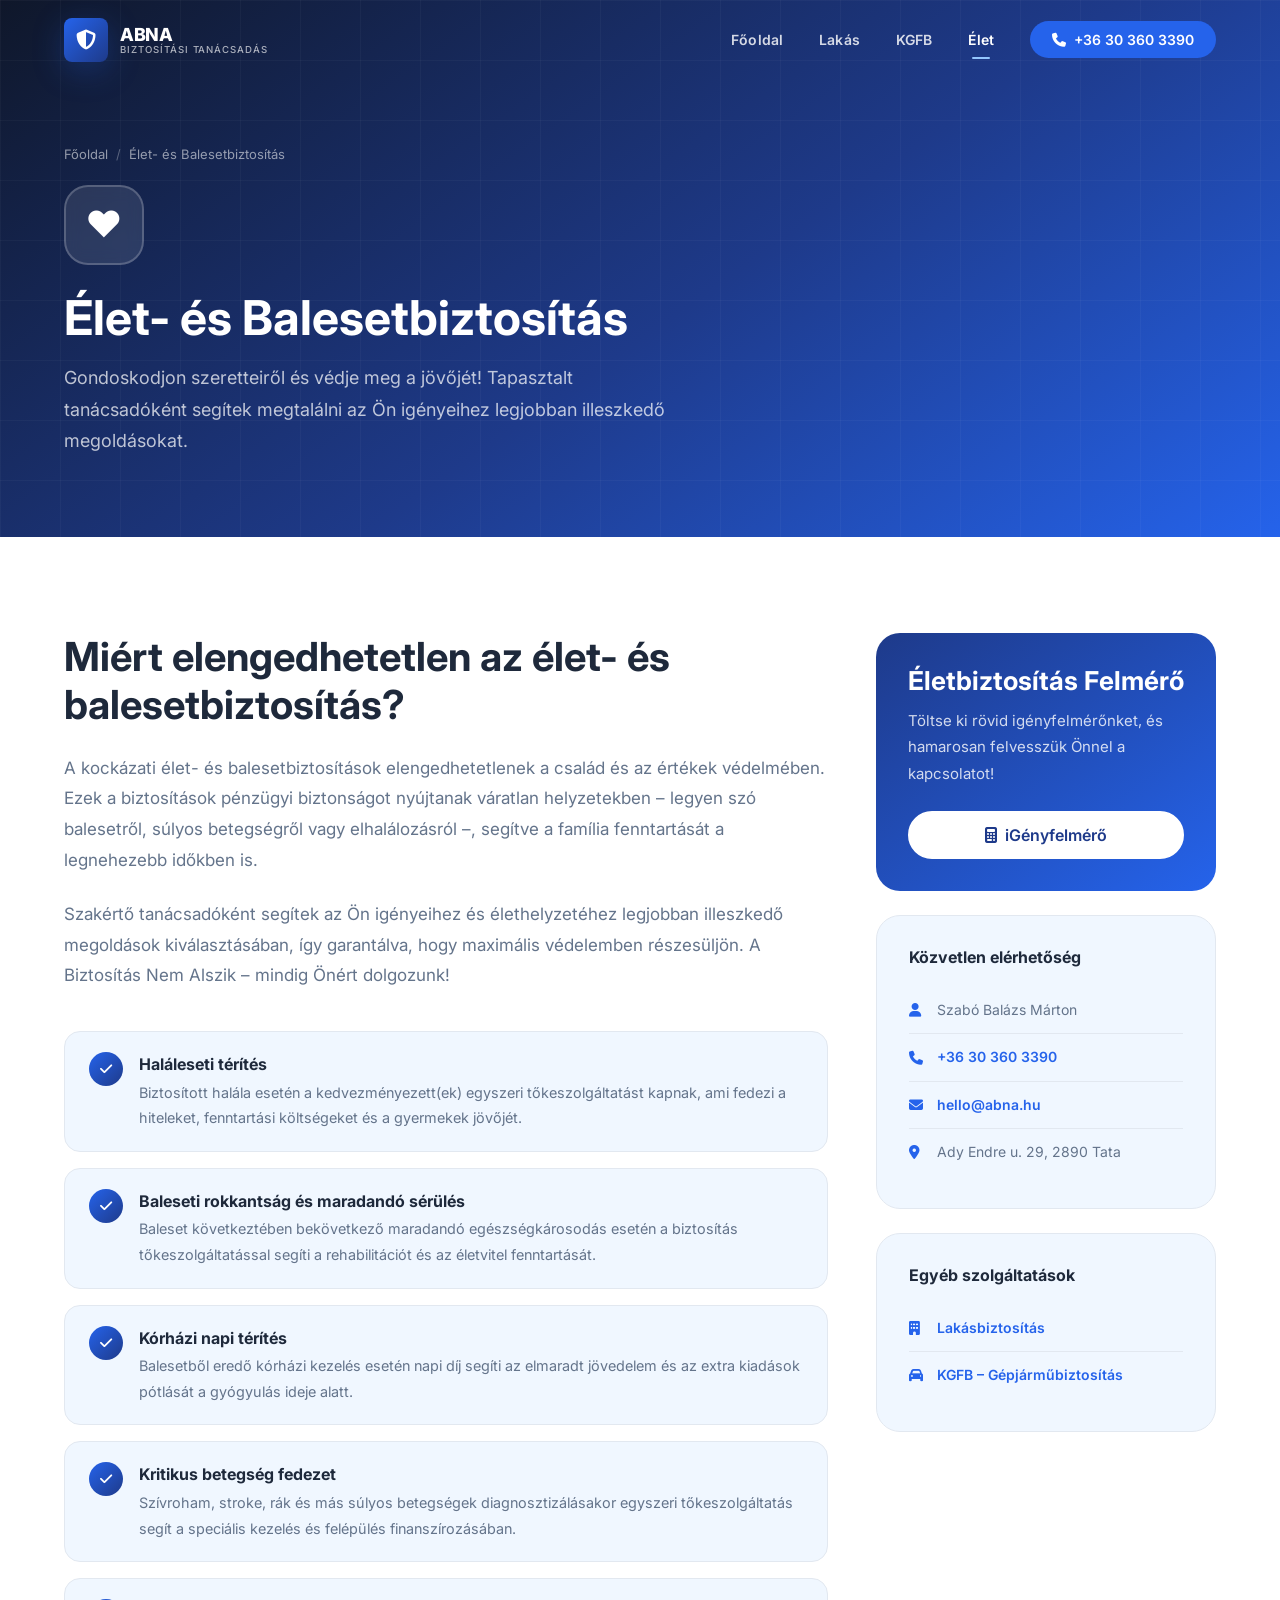
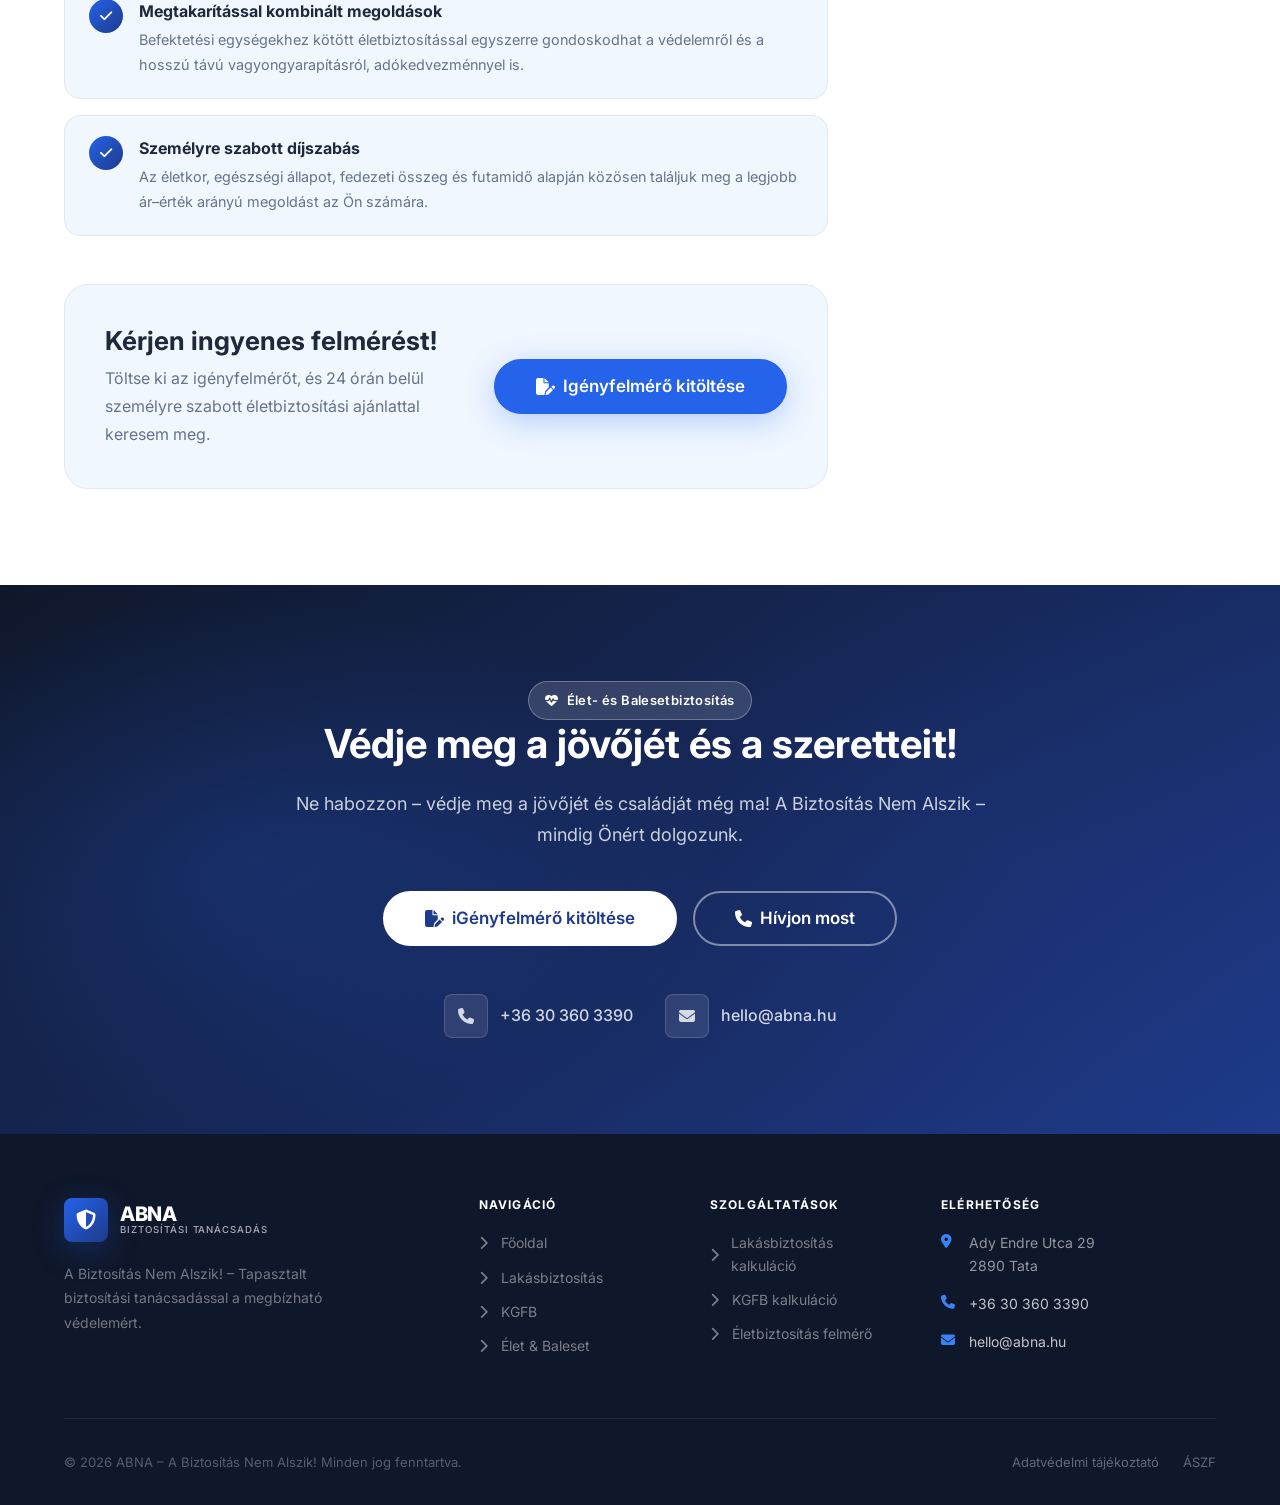
==== elet.html @ 81ac1c8d "Initial commit" ====
<!DOCTYPE html>
<html lang="hu">
<head>
  <meta charset="UTF-8" />
  <meta name="viewport" content="width=device-width, initial-scale=1.0" />
  <title>Élet- és Balesetbiztosítás – ABNA Biztosítási Tanácsadás | Tata</title>
  <meta name="description" content="Kockázati élet- és balesetbiztosítás személyre szabottan Tatán. Védje meg családja pénzügyi biztonságát. Ingyenes felmérő – hívjon most!" />
  <link rel="canonical" href="https://abna.hu/elet.html" />

  <meta property="og:title" content="Élet- és Balesetbiztosítás – ABNA Biztosítási Tanácsadás" />
  <meta property="og:description" content="Kockázati élet- és balesetbiztosítás személyre szabottan. Védje meg családja jövőjét." />
  <meta property="og:type" content="website" />
  <meta property="og:locale" content="hu_HU" />

  <link rel="preconnect" href="https://fonts.googleapis.com" />
  <link rel="preconnect" href="https://fonts.gstatic.com" crossorigin />
  <link href="https://fonts.googleapis.com/css2?family=Inter:wght@300;400;500;600;700;800&display=swap" rel="stylesheet" />
  <link rel="stylesheet" href="https://cdnjs.cloudflare.com/ajax/libs/font-awesome/6.5.1/css/all.min.css" />
  <link rel="stylesheet" href="css/style.css" />
</head>
<body>

  <!-- ============================================================
       NAVBAR
       ============================================================ -->
  <nav class="navbar" role="navigation" aria-label="Főnavigáció">
    <div class="navbar-inner">
      <a href="index.html" class="navbar-logo" aria-label="ABNA főoldal">
        <div class="logo-icon" aria-hidden="true"><i class="fa-solid fa-shield-halved"></i></div>
        <div class="logo-text">
          <span class="logo-name">ABNA</span>
          <span class="logo-sub">Biztosítási Tanácsadás</span>
        </div>
      </a>
      <ul class="navbar-menu" role="list">
        <li><a href="index.html"  class="navbar-link">Főoldal</a></li>
        <li><a href="lakas.html"  class="navbar-link">Lakás</a></li>
        <li><a href="kgfb.html"   class="navbar-link">KGFB</a></li>
        <li><a href="elet.html"   class="navbar-link active">Élet</a></li>
        <li><a href="tel:+36303603390" class="navbar-cta">
          <i class="fa-solid fa-phone" aria-hidden="true"></i>&nbsp; +36 30 360 3390
        </a></li>
      </ul>
      <button class="navbar-toggle" aria-label="Menü megnyitása" aria-expanded="false">
        <span></span><span></span><span></span>
      </button>
    </div>
  </nav>

  <div class="navbar-mobile" role="dialog" aria-label="Mobil navigáció">
    <a href="index.html"  class="navbar-mobile-link"><i class="fa-solid fa-house"></i>Főoldal</a>
    <a href="lakas.html"  class="navbar-mobile-link"><i class="fa-solid fa-building"></i>Lakásbiztosítás</a>
    <a href="kgfb.html"   class="navbar-mobile-link"><i class="fa-solid fa-car"></i>KGFB</a>
    <a href="elet.html"   class="navbar-mobile-link active"><i class="fa-solid fa-heart-pulse"></i>Élet- és Balesetbiztosítás</a>
    <a href="tel:+36303603390" class="navbar-cta">
      <i class="fa-solid fa-phone"></i>&nbsp; +36 30 360 3390
    </a>
  </div>


  <main id="main-content">

    <!-- ============================================================
         PAGE HERO
         ============================================================ -->
    <section class="page-hero" aria-label="Élet- és Balesetbiztosítás oldal teteje">
      <div class="container">
        <div class="page-hero-inner">

          <nav class="breadcrumb" aria-label="Útvonal">
            <a href="index.html">Főoldal</a>
            <span class="sep" aria-hidden="true">/</span>
            <span aria-current="page">Élet- és Balesetbiztosítás</span>
          </nav>

          <div class="page-hero-icon" aria-hidden="true">❤️</div>

          <h1>Élet- és Balesetbiztosítás</h1>
          <p class="page-hero-lead">
            Gondoskodjon szeretteiről és védje meg a jövőjét! Tapasztalt tanácsadóként
            segítek megtalálni az Ön igényeihez legjobban illeszkedő megoldásokat.
          </p>

        </div>
      </div>
    </section>


    <!-- ============================================================
         MAIN CONTENT + SIDEBAR
         ============================================================ -->
    <section class="section section-white">
      <div class="container">
        <div class="subpage-grid">

          <!-- Main -->
          <article class="subpage-main">

            <h2 class="fade-up">Miért elengedhetetlen az élet- és balesetbiztosítás?</h2>
            <p class="fade-up fade-up-d1">
              A kockázati élet- és balesetbiztosítások elengedhetetlenek a család és
              az értékek védelmében. Ezek a biztosítások pénzügyi biztonságot nyújtanak
              váratlan helyzetekben – legyen szó balesetről, súlyos betegségről vagy
              elhalálozásról –, segítve a família fenntartását a legnehezebb időkben is.
            </p>
            <p class="fade-up fade-up-d1">
              Szakértő tanácsadóként segítek az Ön igényeihez és élethelyzetéhez legjobban
              illeszkedő megoldások kiválasztásában, így garantálva, hogy maximális
              védelemben részesüljön. A Biztosítás Nem Alszik – mindig Önért dolgozunk!
            </p>

            <div class="benefits-list" role="list">

              <div class="benefit-item fade-up" role="listitem">
                <div class="benefit-check" aria-hidden="true"><i class="fa-solid fa-check"></i></div>
                <div class="benefit-body">
                  <strong>Haláleseti térítés</strong>
                  <span>Biztosított halála esetén a kedvezményezett(ek) egyszeri tőkeszolgáltatást kapnak, ami fedezi a hiteleket, fenntartási költségeket és a gyermekek jövőjét.</span>
                </div>
              </div>

              <div class="benefit-item fade-up fade-up-d1" role="listitem">
                <div class="benefit-check" aria-hidden="true"><i class="fa-solid fa-check"></i></div>
                <div class="benefit-body">
                  <strong>Baleseti rokkantság és maradandó sérülés</strong>
                  <span>Baleset következtében bekövetkező maradandó egészségkárosodás esetén a biztosítás tőkeszolgáltatással segíti a rehabilitációt és az életvitel fenntartását.</span>
                </div>
              </div>

              <div class="benefit-item fade-up fade-up-d2" role="listitem">
                <div class="benefit-check" aria-hidden="true"><i class="fa-solid fa-check"></i></div>
                <div class="benefit-body">
                  <strong>Kórházi napi térítés</strong>
                  <span>Balesetből eredő kórházi kezelés esetén napi díj segíti az elmaradt jövedelem és az extra kiadások pótlását a gyógyulás ideje alatt.</span>
                </div>
              </div>

              <div class="benefit-item fade-up fade-up-d2" role="listitem">
                <div class="benefit-check" aria-hidden="true"><i class="fa-solid fa-check"></i></div>
                <div class="benefit-body">
                  <strong>Kritikus betegség fedezet</strong>
                  <span>Szívroham, stroke, rák és más súlyos betegségek diagnosztizálásakor egyszeri tőkeszolgáltatás segít a speciális kezelés és felépülés finanszírozásában.</span>
                </div>
              </div>

              <div class="benefit-item fade-up fade-up-d3" role="listitem">
                <div class="benefit-check" aria-hidden="true"><i class="fa-solid fa-check"></i></div>
                <div class="benefit-body">
                  <strong>Megtakarítással kombinált megoldások</strong>
                  <span>Befektetési egységekhez kötött életbiztosítással egyszerre gondoskodhat a védelemről és a hosszú távú vagyongyarapításról, adókedvezménnyel is.</span>
                </div>
              </div>

              <div class="benefit-item fade-up fade-up-d3" role="listitem">
                <div class="benefit-check" aria-hidden="true"><i class="fa-solid fa-check"></i></div>
                <div class="benefit-body">
                  <strong>Személyre szabott díjszabás</strong>
                  <span>Az életkor, egészségi állapot, fedezeti összeg és futamidő alapján közösen találjuk meg a legjobb ár–érték arányú megoldást az Ön számára.</span>
                </div>
              </div>

            </div>

            <!-- Bottom CTA strip -->
            <div class="subpage-cta-strip fade-up">
              <div class="subpage-cta-strip-text">
                <h3>Kérjen ingyenes felmérést!</h3>
                <p>Töltse ki az igényfelmérőt, és 24 órán belül személyre szabott életbiztosítási ajánlattal keresem meg.</p>
              </div>
              <a href="felmero-elet.html" class="btn btn-primary btn-lg">
                <i class="fa-solid fa-file-pen" aria-hidden="true"></i>
                Igényfelmérő kitöltése
              </a>
            </div>

          </article>

          <!-- Sidebar -->
          <aside class="subpage-sidebar" aria-label="Kapcsolat és ajánlat">

            <div class="sidebar-card sidebar-card-cta fade-up">
              <h3>Életbiztosítás Felmérő</h3>
              <p>Töltse ki rövid igényfelmérőnket, és hamarosan felvesszük Önnel a kapcsolatot!</p>
              <a href="felmero-elet.html" class="btn btn-white">
                <i class="fa-solid fa-calculator" aria-hidden="true"></i>
                iGényfelmérő
              </a>
            </div>

            <div class="sidebar-card fade-up fade-up-d1">
              <h4>Közvetlen elérhetőség</h4>
              <div class="sidebar-contact-row">
                <i class="fa-solid fa-user" aria-hidden="true"></i>
                <span>Szabó Balázs Márton</span>
              </div>
              <div class="sidebar-contact-row">
                <i class="fa-solid fa-phone" aria-hidden="true"></i>
                <a href="tel:+36303603390">+36 30 360 3390</a>
              </div>
              <div class="sidebar-contact-row">
                <i class="fa-solid fa-envelope" aria-hidden="true"></i>
                <a href="mailto:hello@abna.hu">hello@abna.hu</a>
              </div>
              <div class="sidebar-contact-row">
                <i class="fa-solid fa-location-dot" aria-hidden="true"></i>
                <span>Ady Endre u. 29, 2890 Tata</span>
              </div>
            </div>

            <div class="sidebar-card fade-up fade-up-d2">
              <h4>Egyéb szolgáltatások</h4>
              <div class="sidebar-contact-row">
                <i class="fa-solid fa-building" aria-hidden="true"></i>
                <a href="lakas.html">Lakásbiztosítás</a>
              </div>
              <div class="sidebar-contact-row">
                <i class="fa-solid fa-car" aria-hidden="true"></i>
                <a href="kgfb.html">KGFB – Gépjármű­biztosítás</a>
              </div>
            </div>

          </aside>
        </div>
      </div>
    </section>


    <!-- ============================================================
         CTA SECTION
         ============================================================ -->
    <section class="cta-section" aria-labelledby="elet-cta-heading">
      <div class="container">
        <div class="cta-inner">
          <span class="badge badge-white fade-up">
            <i class="fa-solid fa-heart-pulse" aria-hidden="true"></i>
            Élet- és Balesetbiztosítás
          </span>
          <h2 id="elet-cta-heading" class="fade-up fade-up-d1">Védje meg a jövőjét és a szeretteit!</h2>
          <p class="fade-up fade-up-d2">
            Ne habozzon – védje meg a jövőjét és családját még ma!
            A Biztosítás Nem Alszik – mindig Önért dolgozunk.
          </p>
          <div class="cta-buttons fade-up fade-up-d3">
            <a href="felmero-elet.html" class="btn btn-white btn-lg">
              <i class="fa-solid fa-file-pen" aria-hidden="true"></i>
              iGényfelmérő kitöltése
            </a>
            <a href="tel:+36303603390" class="btn btn-secondary btn-lg">
              <i class="fa-solid fa-phone" aria-hidden="true"></i>
              Hívjon most
            </a>
          </div>
          <div class="cta-contacts fade-up fade-up-d4">
            <a href="tel:+36303603390" class="cta-contact-item">
              <span class="cta-contact-icon" aria-hidden="true"><i class="fa-solid fa-phone"></i></span>
              +36 30 360 3390
            </a>
            <a href="mailto:hello@abna.hu" class="cta-contact-item">
              <span class="cta-contact-icon" aria-hidden="true"><i class="fa-solid fa-envelope"></i></span>
              hello@abna.hu
            </a>
          </div>
        </div>
      </div>
    </section>

  </main>


  <!-- ============================================================
       FOOTER
       ============================================================ -->
  <footer class="footer" role="contentinfo">
    <div class="container">
      <div class="footer-top">
        <div class="footer-brand">
          <a href="index.html" class="navbar-logo" aria-label="ABNA főoldal">
            <div class="logo-icon" aria-hidden="true"><i class="fa-solid fa-shield-halved"></i></div>
            <div class="logo-text">
              <span class="logo-name">ABNA</span>
              <span class="logo-sub">Biztosítási Tanácsadás</span>
            </div>
          </a>
          <p class="footer-tagline">A Biztosítás Nem Alszik! – Tapasztalt biztosítási tanácsadással a megbízható védelemért.</p>
        </div>
        <div class="footer-col">
          <h4>Navigáció</h4>
          <ul class="footer-links" role="list">
            <li><a href="index.html" class="footer-link"><i class="fa-solid fa-chevron-right" aria-hidden="true"></i>Főoldal</a></li>
            <li><a href="lakas.html" class="footer-link"><i class="fa-solid fa-chevron-right" aria-hidden="true"></i>Lakásbiztosítás</a></li>
            <li><a href="kgfb.html"  class="footer-link"><i class="fa-solid fa-chevron-right" aria-hidden="true"></i>KGFB</a></li>
            <li><a href="elet.html"  class="footer-link"><i class="fa-solid fa-chevron-right" aria-hidden="true"></i>Élet &amp; Baleset</a></li>
          </ul>
        </div>
        <div class="footer-col">
          <h4>Szolgáltatások</h4>
          <ul class="footer-links" role="list">
            <li><a href="felmero-lakas.html" class="footer-link"><i class="fa-solid fa-chevron-right" aria-hidden="true"></i>Lakásbiztosítás kalkuláció</a></li>
            <li><a href="felmero-kgfb.html" class="footer-link"><i class="fa-solid fa-chevron-right" aria-hidden="true"></i>KGFB kalkuláció</a></li>
            <li><a href="felmero-elet.html" class="footer-link"><i class="fa-solid fa-chevron-right" aria-hidden="true"></i>Életbiztosítás felmérő</a></li>
          </ul>
        </div>
        <div class="footer-col">
          <h4>Elérhetőség</h4>
          <div class="footer-contact-item">
            <i class="fa-solid fa-location-dot" aria-hidden="true"></i>
            <span>Ady Endre Utca 29<br>2890 Tata</span>
          </div>
          <div class="footer-contact-item">
            <i class="fa-solid fa-phone" aria-hidden="true"></i>
            <a href="tel:+36303603390">+36 30 360 3390</a>
          </div>
          <div class="footer-contact-item">
            <i class="fa-solid fa-envelope" aria-hidden="true"></i>
            <a href="mailto:hello@abna.hu">hello@abna.hu</a>
          </div>
        </div>
      </div>
      <div class="footer-bottom">
        <p class="footer-copy">&copy; <span id="year"></span> ABNA – A Biztosítás Nem Alszik! Minden jog fenntartva.</p>
        <div class="footer-bottom-links">
          <a href="#" class="footer-bottom-link">Adatvédelmi tájékoztató</a>
          <a href="#" class="footer-bottom-link">ÁSZF</a>
        </div>
      </div>
    </div>
  </footer>

  <script src="https://cdnjs.cloudflare.com/ajax/libs/jquery/3.7.1/jquery.min.js"></script>
  <script src="js/main.js"></script>
  <script>document.getElementById('year').textContent = new Date().getFullYear();</script>
</body>
</html>
---- css/style.css ----
/* ============================================================
   ABNA – A Biztosítás Nem Alszik!
   Main Stylesheet
   Version 1.0
   ============================================================ */

/* --- CSS Custom Properties --- */
:root {
  /* Brand colours */
  --c-primary:        #1e3a8a;   /* deep navy */
  --c-primary-hover:  #1e40af;
  --c-accent:         #2563eb;   /* brand blue */
  --c-accent-light:   #3b82f6;
  --c-accent-pale:    #dbeafe;

  /* Backgrounds */
  --c-bg:             #ffffff;
  --c-bg-alt:         #f0f7ff;
  --c-bg-dark:        #0f172a;
  --c-bg-navy:        #1e3a8a;

  /* Text */
  --c-text:           #1e293b;
  --c-text-muted:     #64748b;
  --c-text-light:     #94a3b8;

  /* Utility */
  --c-border:         #e2e8f0;
  --c-white:          #ffffff;
  --c-gold:           #f59e0b;
  --c-green:          #10b981;

  /* Typography */
  --font:             'Inter', -apple-system, BlinkMacSystemFont, 'Segoe UI', sans-serif;

  /* Spacing scale */
  --sp-1: 0.25rem;  --sp-2: 0.5rem;   --sp-3: 0.75rem;
  --sp-4: 1rem;     --sp-5: 1.25rem;  --sp-6: 1.5rem;
  --sp-8: 2rem;     --sp-10: 2.5rem;  --sp-12: 3rem;
  --sp-16: 4rem;    --sp-20: 5rem;    --sp-24: 6rem;

  /* Layout */
  --container-max:     1200px;
  --container-pad:     1.5rem;
  --navbar-h:          80px;

  /* Border radius */
  --r-sm:   4px;    --r-md:  8px;
  --r-lg:   16px;   --r-xl:  24px;
  --r-full: 9999px;

  /* Shadows */
  --shadow-sm:   0 1px 3px rgba(0,0,0,.08), 0 1px 2px rgba(0,0,0,.05);
  --shadow-md:   0 4px 8px rgba(0,0,0,.07), 0 2px 4px rgba(0,0,0,.05);
  --shadow-lg:   0 10px 20px rgba(0,0,0,.08), 0 4px 8px rgba(0,0,0,.04);
  --shadow-xl:   0 24px 48px rgba(0,0,0,.12), 0 8px 16px rgba(0,0,0,.06);
  --shadow-blue: 0 8px 32px rgba(37,99,235,.28);

  /* Transitions */
  --t-fast:  .15s ease;
  --t-base:  .25s ease;
  --t-slow:  .45s ease;
}

/* ============================================================
   RESET & BASE
   ============================================================ */
*, *::before, *::after { box-sizing: border-box; margin: 0; padding: 0; }

html  { scroll-behavior: smooth; font-size: 16px; }
body  {
  font-family: var(--font);
  color: var(--c-text);
  background: var(--c-bg);
  line-height: 1.6;
  -webkit-font-smoothing: antialiased;
}
img   { max-width: 100%; height: auto; display: block; }
a     { color: inherit; text-decoration: none; }
ul    { list-style: none; }
button { font-family: var(--font); }

/* ============================================================
   LAYOUT HELPERS
   ============================================================ */
.container {
  max-width: var(--container-max);
  margin: 0 auto;
  padding: 0 var(--container-pad);
}

.section        { padding: var(--sp-24) 0; }
.section-sm     { padding: var(--sp-16) 0; }
.section-alt    { background: var(--c-bg-alt); }
.section-white  { background: var(--c-bg); }

.section-header {
  text-align: center;
  max-width: 680px;
  margin: 0 auto var(--sp-16);
}
.section-header .badge   { margin-bottom: var(--sp-4); }
.section-header h2       { margin-bottom: var(--sp-4); }
.section-header p        { font-size: 1.125rem; }

/* ============================================================
   TYPOGRAPHY
   ============================================================ */
h1, h2, h3, h4, h5, h6 {
  font-weight: 700;
  line-height: 1.2;
  color: var(--c-text);
}
h1 { font-size: clamp(2.25rem, 5vw, 3.5rem); }
h2 { font-size: clamp(1.75rem, 3.5vw, 2.5rem); }
h3 { font-size: clamp(1.25rem, 2.5vw, 1.625rem); }
h4 { font-size: 1.125rem; }

p  { line-height: 1.75; color: var(--c-text-muted); }

.text-white { color: var(--c-white) !important; }
.text-muted { color: var(--c-text-muted); }

/* Decorative underline divider */
.divider {
  width: 56px; height: 4px;
  background: linear-gradient(90deg, var(--c-accent), var(--c-accent-light));
  border-radius: var(--r-full);
  margin: var(--sp-4) auto;
}
.divider-left { margin-left: 0; }

/* ============================================================
   BADGE
   ============================================================ */
.badge {
  display: inline-flex;
  align-items: center;
  gap: var(--sp-2);
  padding: var(--sp-2) var(--sp-4);
  border-radius: var(--r-full);
  font-size: .8125rem;
  font-weight: 600;
  letter-spacing: .03em;
}
.badge-blue  {
  background: rgba(37,99,235,.1);
  color: var(--c-accent);
  border: 1px solid rgba(37,99,235,.2);
}
.badge-white {
  background: rgba(255,255,255,.14);
  color: var(--c-white);
  border: 1px solid rgba(255,255,255,.28);
}

/* ============================================================
   BUTTONS
   ============================================================ */
.btn {
  display: inline-flex;
  align-items: center;
  justify-content: center;
  gap: var(--sp-2);
  padding: .875rem 2rem;
  border-radius: var(--r-full);
  font-size: 1rem;
  font-weight: 600;
  cursor: pointer;
  border: 2px solid transparent;
  transition: all var(--t-base);
  white-space: nowrap;
  text-decoration: none;
  line-height: 1;
}

.btn-primary {
  background: var(--c-accent);
  color: var(--c-white);
  border-color: var(--c-accent);
  box-shadow: var(--shadow-blue);
}
.btn-primary:hover {
  background: var(--c-primary-hover);
  border-color: var(--c-primary-hover);
  transform: translateY(-2px);
  box-shadow: 0 14px 40px rgba(37,99,235,.38);
}

.btn-secondary {
  background: transparent;
  color: var(--c-white);
  border-color: rgba(255,255,255,.45);
}
.btn-secondary:hover {
  background: rgba(255,255,255,.1);
  border-color: var(--c-white);
}

.btn-outline {
  background: transparent;
  color: var(--c-accent);
  border-color: var(--c-accent);
}
.btn-outline:hover {
  background: var(--c-accent);
  color: var(--c-white);
  transform: translateY(-2px);
}

.btn-white {
  background: var(--c-white);
  color: var(--c-primary);
  border-color: var(--c-white);
}
.btn-white:hover {
  background: var(--c-bg-alt);
  transform: translateY(-2px);
}

.btn-ghost {
  background: transparent;
  color: var(--c-accent);
  border-color: transparent;
  padding-left: 0; padding-right: 0;
}
.btn-ghost:hover { color: var(--c-primary); gap: var(--sp-3); }

.btn-lg { padding: 1.0625rem 2.5rem; font-size: 1.0625rem; }
.btn-sm { padding: .6rem 1.25rem;    font-size: .875rem; }

.btn-block { width: 100%; }

/* ============================================================
   NAVBAR
   ============================================================ */
.navbar {
  position: fixed;
  top: 0; left: 0; right: 0;
  height: var(--navbar-h);
  z-index: 1000;
  transition: background var(--t-base), box-shadow var(--t-base);
}
.navbar.scrolled {
  background: var(--c-white);
  box-shadow: var(--shadow-md);
}

/* Inner flex row */
.navbar-inner {
  display: flex;
  align-items: center;
  justify-content: space-between;
  height: 100%;
  max-width: var(--container-max);
  margin: 0 auto;
  padding: 0 var(--container-pad);
}

/* Logo */
.navbar-logo {
  display: flex;
  align-items: center;
  gap: var(--sp-3);
  text-decoration: none;
  flex-shrink: 0;
}
.logo-icon {
  width: 44px; height: 44px;
  background: linear-gradient(135deg, var(--c-accent), var(--c-primary));
  border-radius: var(--r-md);
  display: flex;
  align-items: center;
  justify-content: center;
  color: white;
  font-size: 1.25rem;
  box-shadow: var(--shadow-blue);
  flex-shrink: 0;
}
.logo-text { display: flex; flex-direction: column; line-height: 1.1; }
.logo-name {
  font-size: 1.125rem; font-weight: 800;
  color: var(--c-white);
  letter-spacing: -.02em;
  transition: color var(--t-base);
}
.logo-sub {
  font-size: .6rem; font-weight: 500;
  color: rgba(255,255,255,.65);
  letter-spacing: .1em;
  text-transform: uppercase;
  transition: color var(--t-base);
}
.navbar.scrolled .logo-name { color: var(--c-primary); }
.navbar.scrolled .logo-sub  { color: var(--c-text-muted); }

/* Desktop links */
.navbar-menu {
  display: flex;
  align-items: center;
  gap: var(--sp-1);
}
.navbar-link {
  padding: var(--sp-2) var(--sp-4);
  border-radius: var(--r-md);
  font-size: .875rem;
  font-weight: 600;
  color: rgba(255,255,255,.82);
  transition: all var(--t-base);
  letter-spacing: .01em;
  position: relative;
}
.navbar-link:hover { color: var(--c-white); background: rgba(255,255,255,.1); }
.navbar-link.active { color: var(--c-white); }
.navbar-link.active::after {
  content: '';
  position: absolute;
  bottom: -3px; left: 50%;
  transform: translateX(-50%);
  width: 18px; height: 2px;
  background: #93c5fd;
  border-radius: var(--r-full);
}
.navbar.scrolled .navbar-link { color: var(--c-text-muted); }
.navbar.scrolled .navbar-link:hover { color: var(--c-primary); background: var(--c-bg-alt); }
.navbar.scrolled .navbar-link.active { color: var(--c-accent); }
.navbar.scrolled .navbar-link.active::after { background: var(--c-accent); }

/* CTA button in nav */
.navbar-cta {
  margin-left: var(--sp-4);
  padding: var(--sp-2) var(--sp-5);
  border-radius: var(--r-full);
  font-size: .875rem; font-weight: 600;
  background: var(--c-accent);
  color: var(--c-white);
  border: 2px solid transparent;
  transition: all var(--t-base);
  white-space: nowrap;
}
.navbar-cta:hover { background: var(--c-primary-hover); transform: translateY(-1px); box-shadow: var(--shadow-blue); }

/* Mobile hamburger */
.navbar-toggle {
  display: none;
  flex-direction: column;
  gap: 5px;
  cursor: pointer;
  background: none;
  border: none;
  padding: var(--sp-2);
}
.navbar-toggle span {
  display: block;
  width: 24px; height: 2px;
  background: var(--c-white);
  border-radius: 2px;
  transition: all var(--t-base);
}
.navbar.scrolled .navbar-toggle span { background: var(--c-text); }
.navbar-toggle.open span:nth-child(1) { transform: translateY(7px) rotate(45deg); }
.navbar-toggle.open span:nth-child(2) { opacity: 0; transform: scaleX(0); }
.navbar-toggle.open span:nth-child(3) { transform: translateY(-7px) rotate(-45deg); }

/* Mobile slide-down menu */
.navbar-mobile {
  display: none;
  position: fixed;
  top: var(--navbar-h); left: 0; right: 0;
  background: var(--c-white);
  padding: var(--sp-6) var(--container-pad) var(--sp-8);
  box-shadow: var(--shadow-lg);
  z-index: 999;
  flex-direction: column;
  gap: var(--sp-1);
}
.navbar-mobile.open { display: flex; }

.navbar-mobile-link {
  display: flex;
  align-items: center;
  gap: var(--sp-3);
  padding: var(--sp-4);
  border-radius: var(--r-md);
  font-size: 1rem; font-weight: 600;
  color: var(--c-text);
  border-bottom: 1px solid var(--c-border);
  transition: all var(--t-base);
}
.navbar-mobile-link:hover { color: var(--c-accent); background: var(--c-bg-alt); }
.navbar-mobile-link i { color: var(--c-accent); width: 20px; text-align: center; }
.navbar-mobile-link.active { color: var(--c-accent); }

.navbar-mobile .navbar-cta {
  margin-left: 0;
  margin-top: var(--sp-4);
  text-align: center;
  display: block;
  padding: var(--sp-4);
  border-radius: var(--r-md);
}

/* ============================================================
   HERO — Homepage
   ============================================================ */
.hero {
  min-height: 100vh;
  background: linear-gradient(145deg, #0f172a 0%, #1e3a8a 55%, #1d4ed8 100%);
  display: flex;
  align-items: center;
  position: relative;
  overflow: hidden;
}

/* Subtle grid overlay */
.hero::before {
  content: '';
  position: absolute; inset: 0;
  background-image:
    linear-gradient(rgba(255,255,255,.03) 1px, transparent 1px),
    linear-gradient(90deg, rgba(255,255,255,.03) 1px, transparent 1px);
  background-size: 64px 64px;
}

/* Radial glow */
.hero::after {
  content: '';
  position: absolute; inset: 0;
  background:
    radial-gradient(ellipse 60% 60% at 20% 55%, rgba(37,99,235,.2) 0%, transparent 70%),
    radial-gradient(ellipse 50% 50% at 85% 20%, rgba(30,58,138,.35) 0%, transparent 70%);
}

.hero-inner {
  position: relative; z-index: 2;
  display: grid;
  grid-template-columns: 1fr 1fr;
  gap: var(--sp-16);
  align-items: center;
  width: 100%;
  max-width: var(--container-max);
  margin: 0 auto;
  padding: calc(var(--navbar-h) + var(--sp-16)) var(--container-pad) var(--sp-20);
}

/* Left content column */
.hero-content { color: var(--c-white); }

.hero-badge { margin-bottom: var(--sp-6); }

.hero-title {
  font-size: clamp(2.5rem, 5vw, 3.875rem);
  font-weight: 800;
  color: var(--c-white);
  line-height: 1.08;
  letter-spacing: -.03em;
  margin-bottom: var(--sp-6);
}
.hero-title .highlight { color: #93c5fd; }

.hero-lead {
  font-size: clamp(1rem, 1.5vw, 1.2rem);
  color: rgba(255,255,255,.78);
  max-width: 520px;
  line-height: 1.75;
  margin-bottom: var(--sp-10);
}

.hero-actions {
  display: flex;
  gap: var(--sp-4);
  flex-wrap: wrap;
  margin-bottom: var(--sp-12);
}

/* Trust bar */
.hero-trust {
  display: flex;
  align-items: center;
  gap: var(--sp-8);
  flex-wrap: wrap;
}
.hero-trust-item { text-align: center; }
.hero-trust-num {
  display: block;
  font-size: 2rem; font-weight: 800;
  color: var(--c-white);
  line-height: 1;
}
.hero-trust-lbl {
  font-size: .7rem;
  color: rgba(255,255,255,.55);
  text-transform: uppercase;
  letter-spacing: .06em;
  margin-top: 3px;
}
.hero-trust-sep { width: 1px; height: 44px; background: rgba(255,255,255,.18); }

/* Right visual column */
.hero-visual {
  position: relative;
  display: flex;
  align-items: center;
  justify-content: center;
}
.hero-img-wrap {
  position: relative;
  width: 100%;
  max-width: 440px;
}
.hero-img-glow {
  position: absolute;
  inset: -24px;
  background: rgba(37,99,235,.18);
  border-radius: calc(var(--r-xl) + 8px);
  border: 1px solid rgba(255,255,255,.1);
  backdrop-filter: blur(8px);
}
.hero-img {
  position: relative; z-index: 1;
  width: 100%;
  border-radius: var(--r-xl);
  box-shadow: 0 40px 80px rgba(0,0,0,.45);
  object-fit: cover;
  aspect-ratio: 4/5;
}

/* Floating info cards on photo */
.hero-float {
  position: absolute; z-index: 2;
  background: rgba(255,255,255,.96);
  backdrop-filter: blur(16px);
  border-radius: var(--r-lg);
  padding: var(--sp-4) var(--sp-5);
  box-shadow: var(--shadow-xl);
  display: flex;
  align-items: center;
  gap: var(--sp-3);
  min-width: 190px;
}
.hero-float-tl { top: var(--sp-8);    right: -var(--sp-6); transform: translateX(12%); }
.hero-float-bl { bottom: var(--sp-10); left: -var(--sp-6);  transform: translateX(-12%); }
.hero-float-icon {
  width: 44px; height: 44px;
  border-radius: var(--r-md);
  background: linear-gradient(135deg, var(--c-accent), var(--c-primary));
  display: flex; align-items: center; justify-content: center;
  color: white; font-size: 1.125rem;
  flex-shrink: 0;
}
.hero-float-text strong {
  display: block;
  font-size: .875rem; font-weight: 700;
  color: var(--c-text); line-height: 1.2;
}
.hero-float-text span {
  font-size: .75rem;
  color: var(--c-text-muted);
}

/* ============================================================
   SERVICES SECTION
   ============================================================ */
.services-grid {
  display: grid;
  grid-template-columns: repeat(3, 1fr);
  gap: var(--sp-8);
}

.service-card {
  background: var(--c-white);
  border-radius: var(--r-xl);
  padding: var(--sp-10);
  box-shadow: var(--shadow-md);
  border: 1px solid var(--c-border);
  transition: all var(--t-slow);
  position: relative;
  overflow: hidden;
  display: flex;
  flex-direction: column;
}
.service-card::before {
  content: '';
  position: absolute;
  top: 0; left: 0; right: 0;
  height: 4px;
  background: linear-gradient(90deg, var(--c-accent), var(--c-accent-light));
  opacity: 0;
  transition: opacity var(--t-base);
}
.service-card:hover {
  transform: translateY(-8px);
  box-shadow: var(--shadow-xl);
  border-color: rgba(37,99,235,.18);
}
.service-card:hover::before { opacity: 1; }

.service-icon {
  width: 72px; height: 72px;
  border-radius: var(--r-lg);
  background: linear-gradient(135deg, var(--c-bg-alt), var(--c-accent-pale));
  display: flex; align-items: center; justify-content: center;
  font-size: 2rem;
  margin-bottom: var(--sp-6);
  transition: all var(--t-base);
}
.service-card:hover .service-icon {
  background: linear-gradient(135deg, var(--c-accent), var(--c-primary));
  color: white;
  box-shadow: var(--shadow-blue);
}

.service-card h3 { margin-bottom: var(--sp-4); font-size: 1.375rem; }
.service-card p  { margin-bottom: var(--sp-8); flex: 1; }

.service-card-footer {
  display: flex;
  align-items: center;
  justify-content: space-between;
  gap: var(--sp-3);
  padding-top: var(--sp-6);
  border-top: 1px solid var(--c-border);
  margin-top: auto;
}

/* ============================================================
   ABOUT SECTION
   ============================================================ */
.about-inner {
  display: grid;
  grid-template-columns: 1fr 1fr;
  gap: var(--sp-16);
  align-items: center;
}

.about-content .badge   { margin-bottom: var(--sp-4); }
.about-content h2       { margin-bottom: var(--sp-6); }
.about-content > p      { font-size: 1.125rem; margin-bottom: var(--sp-8); }

.about-features {
  display: flex;
  flex-direction: column;
  gap: var(--sp-4);
  margin-bottom: var(--sp-8);
}
.about-feat {
  display: flex;
  align-items: flex-start;
  gap: var(--sp-4);
}
.about-feat-icon {
  width: 42px; height: 42px;
  border-radius: var(--r-md);
  background: var(--c-bg-alt);
  display: flex; align-items: center; justify-content: center;
  color: var(--c-accent);
  flex-shrink: 0;
  font-size: 1rem;
}
.about-feat-body strong {
  display: block;
  font-weight: 700; color: var(--c-text);
  margin-bottom: 2px;
}
.about-feat-body span { font-size: .9rem; color: var(--c-text-muted); }

.about-visual { position: relative; }
.about-photo {
  width: 100%;
  border-radius: var(--r-xl);
  box-shadow: var(--shadow-xl);
  object-fit: cover;
  aspect-ratio: 4/5;
}
.about-float-badge {
  position: absolute;
  bottom: var(--sp-8); left: -var(--sp-6);
  background: var(--c-white);
  border-radius: var(--r-lg);
  padding: var(--sp-5) var(--sp-6);
  box-shadow: var(--shadow-xl);
  border: 1px solid var(--c-border);
  max-width: 200px;
}
.about-float-badge .num {
  display: block;
  font-size: 2.75rem; font-weight: 800;
  color: var(--c-accent);
  line-height: 1;
}
.about-float-badge .lbl {
  font-size: .8rem; color: var(--c-text-muted);
  margin-top: var(--sp-1);
}

/* ============================================================
   STATS BANNER
   ============================================================ */
.stats {
  background: linear-gradient(135deg, var(--c-primary) 0%, var(--c-accent) 100%);
  padding: var(--sp-16) 0;
}
.stats-grid {
  display: grid;
  grid-template-columns: repeat(4, 1fr);
  text-align: center;
}
.stat-item {
  padding: var(--sp-6) var(--sp-4);
  border-right: 1px solid rgba(255,255,255,.15);
}
.stat-item:last-child { border-right: none; }

.stat-num {
  display: block;
  font-size: clamp(2.5rem, 4vw, 3.5rem);
  font-weight: 800;
  color: var(--c-white);
  line-height: 1;
  margin-bottom: var(--sp-2);
}
.stat-lbl {
  font-size: .8rem;
  color: rgba(255,255,255,.72);
  text-transform: uppercase;
  letter-spacing: .06em;
}

/* ============================================================
   VALUES SECTION
   ============================================================ */
.values-grid {
  display: grid;
  grid-template-columns: repeat(3, 1fr);
  gap: var(--sp-8);
}
.value-card {
  background: var(--c-white);
  border-radius: var(--r-xl);
  padding: var(--sp-10);
  text-align: center;
  box-shadow: var(--shadow-sm);
  border: 1px solid var(--c-border);
  transition: all var(--t-base);
}
.value-card:hover { box-shadow: var(--shadow-lg); transform: translateY(-4px); }

.value-icon {
  width: 80px; height: 80px;
  border-radius: var(--r-full);
  background: linear-gradient(135deg, var(--c-accent-pale), #bfdbfe);
  display: flex; align-items: center; justify-content: center;
  font-size: 2rem; color: var(--c-accent);
  margin: 0 auto var(--sp-6);
}
.value-card h3 { margin-bottom: var(--sp-4); font-size: 1.375rem; }

/* ============================================================
   TESTIMONIALS
   ============================================================ */
.testimonials-grid {
  display: grid;
  grid-template-columns: repeat(3, 1fr);
  gap: var(--sp-8);
}
.testimonial-card {
  background: var(--c-bg-alt);
  border-radius: var(--r-xl);
  padding: var(--sp-8);
  border: 1px solid var(--c-border);
  transition: all var(--t-base);
  display: flex; flex-direction: column;
}
.testimonial-card:hover { box-shadow: var(--shadow-lg); transform: translateY(-4px); }

.testimonial-stars {
  display: flex; gap: 4px;
  color: var(--c-gold);
  font-size: 1rem;
  margin-bottom: var(--sp-4);
}
.testimonial-quote {
  font-size: 1.0625rem; font-style: italic;
  color: var(--c-text); line-height: 1.75;
  font-weight: 500;
  margin-bottom: var(--sp-6);
  flex: 1;
}
.testimonial-author {
  display: flex; align-items: center; gap: var(--sp-3);
}
.testimonial-avatar {
  width: 48px; height: 48px;
  border-radius: var(--r-full);
  background: linear-gradient(135deg, var(--c-accent), var(--c-primary));
  display: flex; align-items: center; justify-content: center;
  color: white; font-weight: 700; font-size: 1.125rem;
  flex-shrink: 0;
}
.testimonial-name { font-weight: 700; color: var(--c-text); font-size: .9375rem; }
.testimonial-role { font-size: .8125rem; color: var(--c-text-muted); }

/* ============================================================
   CTA SECTION
   ============================================================ */
.cta-section {
  background: linear-gradient(145deg, #0f172a 0%, #1e3a8a 100%);
  color: var(--c-white);
  padding: var(--sp-24) 0;
  text-align: center;
  position: relative;
  overflow: hidden;
}
.cta-section::before {
  content: '';
  position: absolute; inset: 0;
  background:
    radial-gradient(ellipse 60% 80% at 20% 50%, rgba(37,99,235,.2), transparent 60%),
    radial-gradient(ellipse 60% 80% at 80% 50%, rgba(30,58,138,.2), transparent 60%);
}
.cta-inner {
  position: relative; z-index: 1;
  max-width: 740px; margin: 0 auto;
}
.cta-section h2 { color: var(--c-white); margin-bottom: var(--sp-5); }
.cta-section p  { color: rgba(255,255,255,.78); font-size: 1.125rem; margin-bottom: var(--sp-10); }

.cta-buttons {
  display: flex; gap: var(--sp-4);
  justify-content: center; flex-wrap: wrap;
  margin-bottom: var(--sp-12);
}
.cta-contacts {
  display: flex; gap: var(--sp-8);
  justify-content: center; flex-wrap: wrap;
}
.cta-contact-item {
  display: flex; align-items: center; gap: var(--sp-3);
  color: rgba(255,255,255,.8);
  font-weight: 500;
  transition: color var(--t-base);
}
.cta-contact-item:hover { color: var(--c-white); }
.cta-contact-icon {
  width: 44px; height: 44px;
  background: rgba(255,255,255,.1);
  border: 1px solid rgba(255,255,255,.15);
  border-radius: var(--r-md);
  display: flex; align-items: center; justify-content: center;
  font-size: 1rem;
  transition: background var(--t-base);
}
.cta-contact-item:hover .cta-contact-icon { background: rgba(255,255,255,.2); }

/* ============================================================
   FOOTER
   ============================================================ */
.footer {
  background: #0f172a;
  color: var(--c-text-light);
  padding: var(--sp-16) 0 var(--sp-8);
}
.footer-top {
  display: grid;
  grid-template-columns: 2fr 1fr 1fr 1.5fr;
  gap: var(--sp-12);
  padding-bottom: var(--sp-12);
  border-bottom: 1px solid rgba(255,255,255,.07);
}
.footer-brand .logo-name { font-size: 1.25rem; }
.footer-tagline {
  margin-top: var(--sp-5);
  font-size: .875rem;
  color: rgba(255,255,255,.42);
  line-height: 1.75;
  max-width: 260px;
}
.footer-col h4 {
  font-size: .75rem; font-weight: 700;
  color: var(--c-white);
  text-transform: uppercase; letter-spacing: .1em;
  margin-bottom: var(--sp-5);
}
.footer-links { display: flex; flex-direction: column; gap: var(--sp-3); }
.footer-link {
  font-size: .875rem;
  color: rgba(255,255,255,.45);
  transition: color var(--t-base);
  display: flex; align-items: center; gap: var(--sp-2);
}
.footer-link:hover { color: rgba(255,255,255,.85); }
.footer-link i { width: 14px; }

.footer-contact-item {
  display: flex; align-items: flex-start;
  gap: var(--sp-3);
  margin-bottom: var(--sp-4);
  font-size: .875rem;
  color: rgba(255,255,255,.55);
}
.footer-contact-item i {
  color: var(--c-accent-light);
  flex-shrink: 0; margin-top: 2px; width: 16px;
}
.footer-contact-item a {
  color: rgba(255,255,255,.75);
  transition: color var(--t-base);
}
.footer-contact-item a:hover { color: var(--c-white); }

.footer-bottom {
  display: flex;
  justify-content: space-between; align-items: center;
  padding-top: var(--sp-8);
  flex-wrap: wrap; gap: var(--sp-4);
}
.footer-copy { font-size: .8125rem; color: rgba(255,255,255,.3); }
.footer-bottom-links { display: flex; gap: var(--sp-6); }
.footer-bottom-link {
  font-size: .8125rem;
  color: rgba(255,255,255,.35);
  transition: color var(--t-base);
}
.footer-bottom-link:hover { color: rgba(255,255,255,.65); }

/* ============================================================
   PAGE HERO — Subpages
   ============================================================ */
.page-hero {
  background: linear-gradient(145deg, #0f172a 0%, #1e3a8a 55%, #2563eb 100%);
  padding-top: var(--navbar-h);
  position: relative;
  overflow: hidden;
}
.page-hero::before {
  content: '';
  position: absolute; inset: 0;
  background-image:
    linear-gradient(rgba(255,255,255,.03) 1px, transparent 1px),
    linear-gradient(90deg, rgba(255,255,255,.03) 1px, transparent 1px);
  background-size: 60px 60px;
}
.page-hero-inner {
  position: relative; z-index: 1;
  padding: var(--sp-16) 0 var(--sp-20);
}

.breadcrumb {
  display: flex; align-items: center;
  gap: var(--sp-2);
  margin-bottom: var(--sp-5);
  font-size: .8125rem;
  color: rgba(255,255,255,.55);
}
.breadcrumb a { color: rgba(255,255,255,.55); transition: color var(--t-base); }
.breadcrumb a:hover { color: rgba(255,255,255,.88); }
.breadcrumb .sep { color: rgba(255,255,255,.3); }

.page-hero-icon {
  width: 80px; height: 80px;
  background: rgba(255,255,255,.1);
  border: 2px solid rgba(255,255,255,.2);
  border-radius: var(--r-xl);
  display: flex; align-items: center; justify-content: center;
  font-size: 2.25rem; color: white;
  margin-bottom: var(--sp-6);
  backdrop-filter: blur(8px);
}
.page-hero h1 {
  color: var(--c-white);
  font-size: clamp(2rem, 4vw, 3rem);
  margin-bottom: var(--sp-4);
}
.page-hero-lead {
  color: rgba(255,255,255,.72);
  font-size: 1.125rem;
  max-width: 620px;
  line-height: 1.75;
}

/* ============================================================
   SUBPAGE CONTENT LAYOUT
   ============================================================ */
.subpage-grid {
  display: grid;
  grid-template-columns: 1fr 340px;
  gap: var(--sp-12);
  align-items: start;
}

.subpage-main h2 { margin-bottom: var(--sp-6); }
.subpage-main > p { font-size: 1.0625rem; margin-bottom: var(--sp-6); line-height: 1.8; }

.benefits-list {
  margin: var(--sp-10) 0;
  display: flex; flex-direction: column; gap: var(--sp-4);
}
.benefit-item {
  display: flex; align-items: flex-start; gap: var(--sp-4);
  padding: var(--sp-5) var(--sp-6);
  background: var(--c-bg-alt);
  border-radius: var(--r-lg);
  border: 1px solid var(--c-border);
  transition: box-shadow var(--t-base);
}
.benefit-item:hover { box-shadow: var(--shadow-md); }
.benefit-check {
  width: 34px; height: 34px;
  background: linear-gradient(135deg, var(--c-accent), var(--c-primary));
  border-radius: var(--r-full);
  display: flex; align-items: center; justify-content: center;
  color: white; flex-shrink: 0; font-size: .875rem;
}
.benefit-body strong {
  display: block; font-weight: 700;
  color: var(--c-text); margin-bottom: 2px;
}
.benefit-body span { font-size: .9rem; color: var(--c-text-muted); }

/* Sidebar */
.subpage-sidebar { display: flex; flex-direction: column; gap: var(--sp-6); position: sticky; top: calc(var(--navbar-h) + var(--sp-8)); }

.sidebar-card {
  background: var(--c-bg-alt);
  border-radius: var(--r-xl);
  padding: var(--sp-8);
  border: 1px solid var(--c-border);
}
.sidebar-card-cta {
  background: linear-gradient(145deg, var(--c-primary), var(--c-accent));
  border: none;
  color: var(--c-white);
}
.sidebar-card-cta h3 { color: var(--c-white); margin-bottom: var(--sp-3); }
.sidebar-card-cta p  { color: rgba(255,255,255,.8); margin-bottom: var(--sp-6); font-size: .9375rem; }
.sidebar-card-cta .btn-white { width: 100%; }

.sidebar-card h4     { font-size: 1rem; font-weight: 700; margin-bottom: var(--sp-5); color: var(--c-text); }
.sidebar-contact-row {
  display: flex; align-items: center; gap: var(--sp-3);
  padding: var(--sp-3) 0;
  border-bottom: 1px solid var(--c-border);
  font-size: .875rem; color: var(--c-text-muted);
}
.sidebar-contact-row:last-child { border-bottom: none; }
.sidebar-contact-row i { color: var(--c-accent); width: 16px; flex-shrink: 0; }
.sidebar-contact-row a { color: var(--c-accent); font-weight: 600; transition: color var(--t-base); }
.sidebar-contact-row a:hover { color: var(--c-primary); }

/* Subpage CTA bottom strip */
.subpage-cta-strip {
  background: var(--c-bg-alt);
  border-radius: var(--r-xl);
  padding: var(--sp-10);
  margin-top: var(--sp-12);
  display: flex;
  align-items: center;
  justify-content: space-between;
  gap: var(--sp-8);
  border: 1px solid var(--c-border);
}
.subpage-cta-strip-text h3 { margin-bottom: var(--sp-2); }
.subpage-cta-strip-text p  { margin: 0; }

/* ============================================================
   SCROLL ANIMATIONS
   ============================================================ */
.fade-up {
  opacity: 0;
  transform: translateY(32px);
  transition: opacity .65s ease, transform .65s ease;
}
.fade-up.visible {
  opacity: 1;
  transform: translateY(0);
}
.fade-up-d1 { transition-delay: .1s; }
.fade-up-d2 { transition-delay: .2s; }
.fade-up-d3 { transition-delay: .3s; }
.fade-up-d4 { transition-delay: .4s; }

/* ============================================================
   UTILITIES
   ============================================================ */
.text-center { text-align: center; }
.mt-2  { margin-top: var(--sp-2); }
.mt-4  { margin-top: var(--sp-4); }
.mt-6  { margin-top: var(--sp-6); }
.mb-0  { margin-bottom: 0 !important; }

/* ============================================================
   RESPONSIVE BREAKPOINTS
   ============================================================ */

/* Large tablets / small desktops */
@media (max-width: 1024px) {
  .hero-inner  { grid-template-columns: 1fr; text-align: center; }
  .hero-visual { display: none; }
  .hero-actions, .hero-trust { justify-content: center; }

  .about-inner  { grid-template-columns: 1fr; }
  .about-visual { display: none; }

  .stats-grid { grid-template-columns: repeat(2, 1fr); }
  .stat-item  { border-right: none; border-bottom: 1px solid rgba(255,255,255,.15); }
  .stat-item:nth-child(2n) { border-right: none; }
  .stat-item:last-child, .stat-item:nth-last-child(2):nth-child(odd) { border-bottom: none; }

  .services-grid      { grid-template-columns: repeat(2, 1fr); }
  .values-grid        { grid-template-columns: repeat(2, 1fr); }
  .testimonials-grid  { grid-template-columns: repeat(2, 1fr); }

  .footer-top { grid-template-columns: 1fr 1fr; }

  .subpage-grid { grid-template-columns: 1fr; }
  .subpage-sidebar { position: static; }

  .subpage-cta-strip { flex-direction: column; text-align: center; }
}

/* Tablets */
@media (max-width: 768px) {
  :root { --navbar-h: 68px; }

  .navbar-menu   { display: none; }
  .navbar-toggle { display: flex; }

  .services-grid     { grid-template-columns: 1fr; }
  .values-grid       { grid-template-columns: 1fr; }
  .testimonials-grid { grid-template-columns: 1fr; }

  .stats-grid { grid-template-columns: repeat(2, 1fr); }

  .footer-top { grid-template-columns: 1fr; gap: var(--sp-8); }
  .footer-bottom { flex-direction: column; text-align: center; }

  .cta-contacts { flex-direction: column; gap: var(--sp-4); }

  .service-card-footer { flex-direction: column; }
  .service-card-footer .btn { width: 100%; }
}

/* Mobile */
@media (max-width: 480px) {
  .hero-actions { flex-direction: column; }
  .hero-actions .btn { width: 100%; }
  .hero-trust { gap: var(--sp-5); }

  .cta-buttons { flex-direction: column; }
  .cta-buttons .btn { width: 100%; }

  .stats-grid { grid-template-columns: 1fr; }
  .stat-item  { border-right: none; border-bottom: 1px solid rgba(255,255,255,.15); }
}

/* ============================================================
   FORM PAGES
   ============================================================ */

/* Two-column form layout */
.form-page-grid {
  display: grid;
  grid-template-columns: 1fr 380px;
  gap: var(--sp-12);
  align-items: start;
}

/* Form card */
.form-card {
  background: var(--c-white);
  border-radius: var(--r-xl);
  padding: var(--sp-10);
  box-shadow: var(--shadow-lg);
  border: 1px solid var(--c-border);
}
.form-card-title {
  font-size: 1.375rem;
  font-weight: 700;
  color: var(--c-text);
  margin-bottom: var(--sp-2);
}
.form-card-sub {
  font-size: .9rem;
  color: var(--c-text-muted);
  margin-bottom: var(--sp-8);
}

/* Field groups */
.form-row {
  display: grid;
  grid-template-columns: 1fr 1fr;
  gap: var(--sp-5);
}
.form-group {
  display: flex;
  flex-direction: column;
  gap: var(--sp-2);
  margin-bottom: var(--sp-5);
}
.form-group:last-of-type { margin-bottom: 0; }

.form-label {
  font-size: .875rem;
  font-weight: 600;
  color: var(--c-text);
}
.form-label .req {
  color: #ef4444;
  margin-left: 2px;
}

.form-input,
.form-select,
.form-textarea {
  width: 100%;
  padding: .75rem 1rem;
  border: 1.5px solid var(--c-border);
  border-radius: var(--r-md);
  font-family: var(--font);
  font-size: .9375rem;
  color: var(--c-text);
  background: var(--c-white);
  transition: border-color var(--t-base), box-shadow var(--t-base);
  outline: none;
  appearance: none;
  -webkit-appearance: none;
}
.form-input::placeholder,
.form-textarea::placeholder { color: var(--c-text-light); }

.form-input:focus,
.form-select:focus,
.form-textarea:focus {
  border-color: var(--c-accent);
  box-shadow: 0 0 0 3px rgba(37,99,235,.12);
}
.form-input:invalid:not(:placeholder-shown),
.form-select:invalid:not(:focus),
.form-textarea:invalid:not(:placeholder-shown) {
  border-color: #fca5a5;
}

.form-select {
  background-image: url("data:image/svg+xml,%3Csvg xmlns='http://www.w3.org/2000/svg' width='16' height='16' viewBox='0 0 24 24' fill='none' stroke='%2364748b' stroke-width='2'%3E%3Cpath d='M6 9l6 6 6-6'/%3E%3C/svg%3E");
  background-repeat: no-repeat;
  background-position: right .875rem center;
  padding-right: 2.5rem;
  cursor: pointer;
}

.form-textarea {
  resize: vertical;
  min-height: 110px;
  line-height: 1.6;
}

/* Radio / checkbox groups */
.radio-group,
.check-group {
  display: flex;
  flex-wrap: wrap;
  gap: var(--sp-3);
  margin-top: var(--sp-1);
}
.radio-option,
.check-option {
  display: flex;
  align-items: center;
  gap: var(--sp-2);
  cursor: pointer;
}
.radio-option input[type="radio"],
.check-option input[type="checkbox"] {
  width: 18px; height: 18px;
  accent-color: var(--c-accent);
  cursor: pointer;
  flex-shrink: 0;
}
.radio-option span,
.check-option span {
  font-size: .9rem;
  color: var(--c-text-muted);
  user-select: none;
}

/* Consent checkbox */
.form-consent {
  display: flex;
  align-items: flex-start;
  gap: var(--sp-3);
  padding: var(--sp-4) var(--sp-5);
  background: var(--c-bg-alt);
  border-radius: var(--r-md);
  border: 1px solid var(--c-border);
  margin: var(--sp-6) 0;
}
.form-consent input[type="checkbox"] {
  width: 18px; height: 18px;
  accent-color: var(--c-accent);
  flex-shrink: 0;
  margin-top: 2px;
  cursor: pointer;
}
.form-consent-text {
  font-size: .8125rem;
  color: var(--c-text-muted);
  line-height: 1.6;
}
.form-consent-text a {
  color: var(--c-accent);
  font-weight: 600;
  text-decoration: underline;
}

/* Submit row */
.form-submit-row {
  display: flex;
  align-items: center;
  gap: var(--sp-4);
  margin-top: var(--sp-6);
}
.form-note {
  font-size: .8rem;
  color: var(--c-text-light);
  display: flex;
  align-items: center;
  gap: var(--sp-2);
}
.form-note i { color: var(--c-green); }

/* Divider inside form */
.form-divider {
  height: 1px;
  background: var(--c-border);
  margin: var(--sp-6) 0;
}
.form-section-title {
  font-size: .8125rem;
  font-weight: 700;
  text-transform: uppercase;
  letter-spacing: .08em;
  color: var(--c-text-light);
  margin-bottom: var(--sp-4);
}

/* Success state */
.form-success {
  display: none;
  text-align: center;
  padding: var(--sp-12) var(--sp-8);
}
.form-success.visible { display: block; }
.form-success-icon {
  width: 80px; height: 80px;
  background: linear-gradient(135deg, #d1fae5, #a7f3d0);
  border-radius: var(--r-full);
  display: flex; align-items: center; justify-content: center;
  font-size: 2.25rem;
  color: #059669;
  margin: 0 auto var(--sp-6);
}
.form-success h3 { margin-bottom: var(--sp-3); color: var(--c-text); }
.form-success p  { font-size: 1rem; margin-bottom: var(--sp-8); }

/* Info sidebar on form pages */
.form-info-card {
  background: var(--c-bg-alt);
  border-radius: var(--r-xl);
  padding: var(--sp-8);
  border: 1px solid var(--c-border);
  margin-bottom: var(--sp-6);
}
.form-info-card h4 {
  font-size: 1rem; font-weight: 700;
  color: var(--c-text);
  margin-bottom: var(--sp-5);
}
.form-info-step {
  display: flex; align-items: flex-start; gap: var(--sp-4);
  margin-bottom: var(--sp-5);
}
.form-info-step:last-child { margin-bottom: 0; }
.form-step-num {
  width: 32px; height: 32px;
  background: linear-gradient(135deg, var(--c-accent), var(--c-primary));
  border-radius: var(--r-full);
  display: flex; align-items: center; justify-content: center;
  color: white; font-weight: 700; font-size: .875rem;
  flex-shrink: 0;
}
.form-step-text strong {
  display: block; font-weight: 700;
  color: var(--c-text); font-size: .9rem;
  margin-bottom: 2px;
}
.form-step-text span { font-size: .8125rem; color: var(--c-text-muted); }

/* Responsive form */
@media (max-width: 900px) {
  .form-page-grid { grid-template-columns: 1fr; }
}
@media (max-width: 600px) {
  .form-card { padding: var(--sp-6); }
  .form-row  { grid-template-columns: 1fr; }
  .form-submit-row { flex-direction: column; align-items: flex-start; }
  .form-submit-row .btn { width: 100%; justify-content: center; }
}
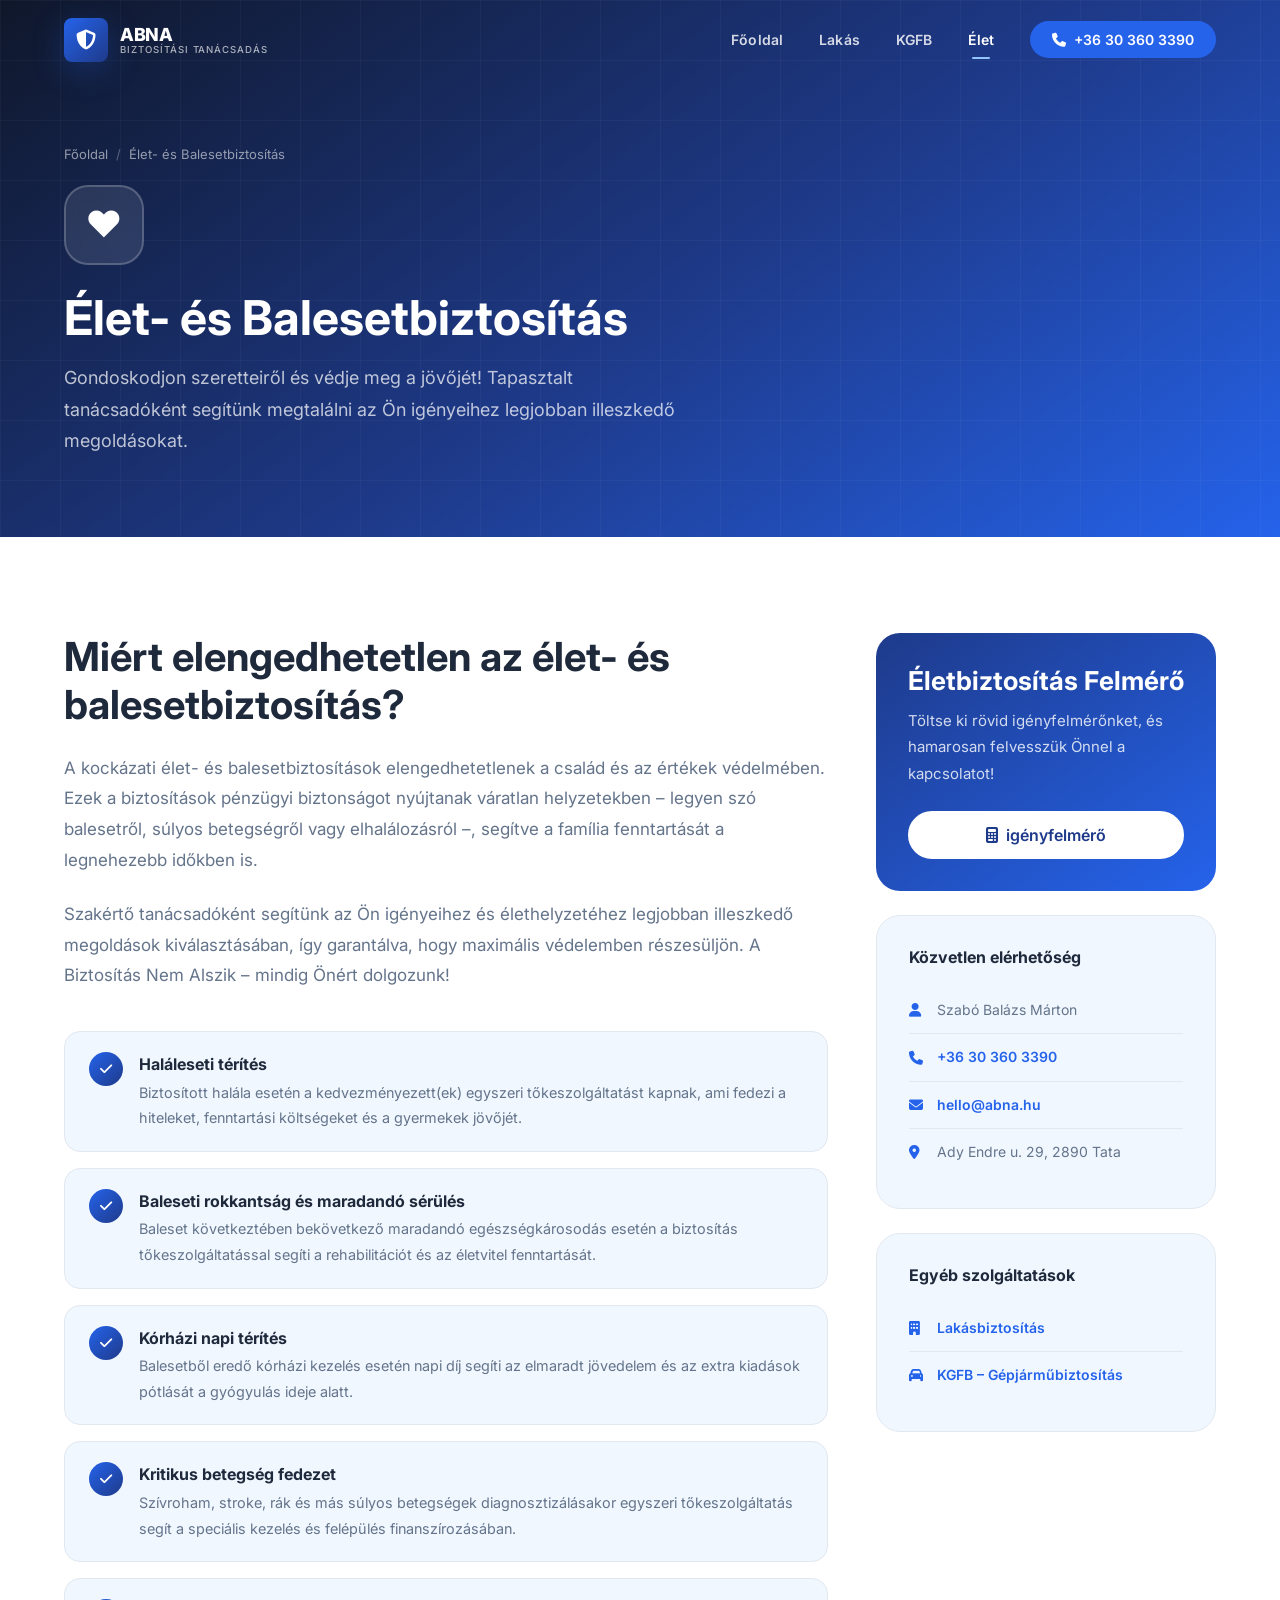
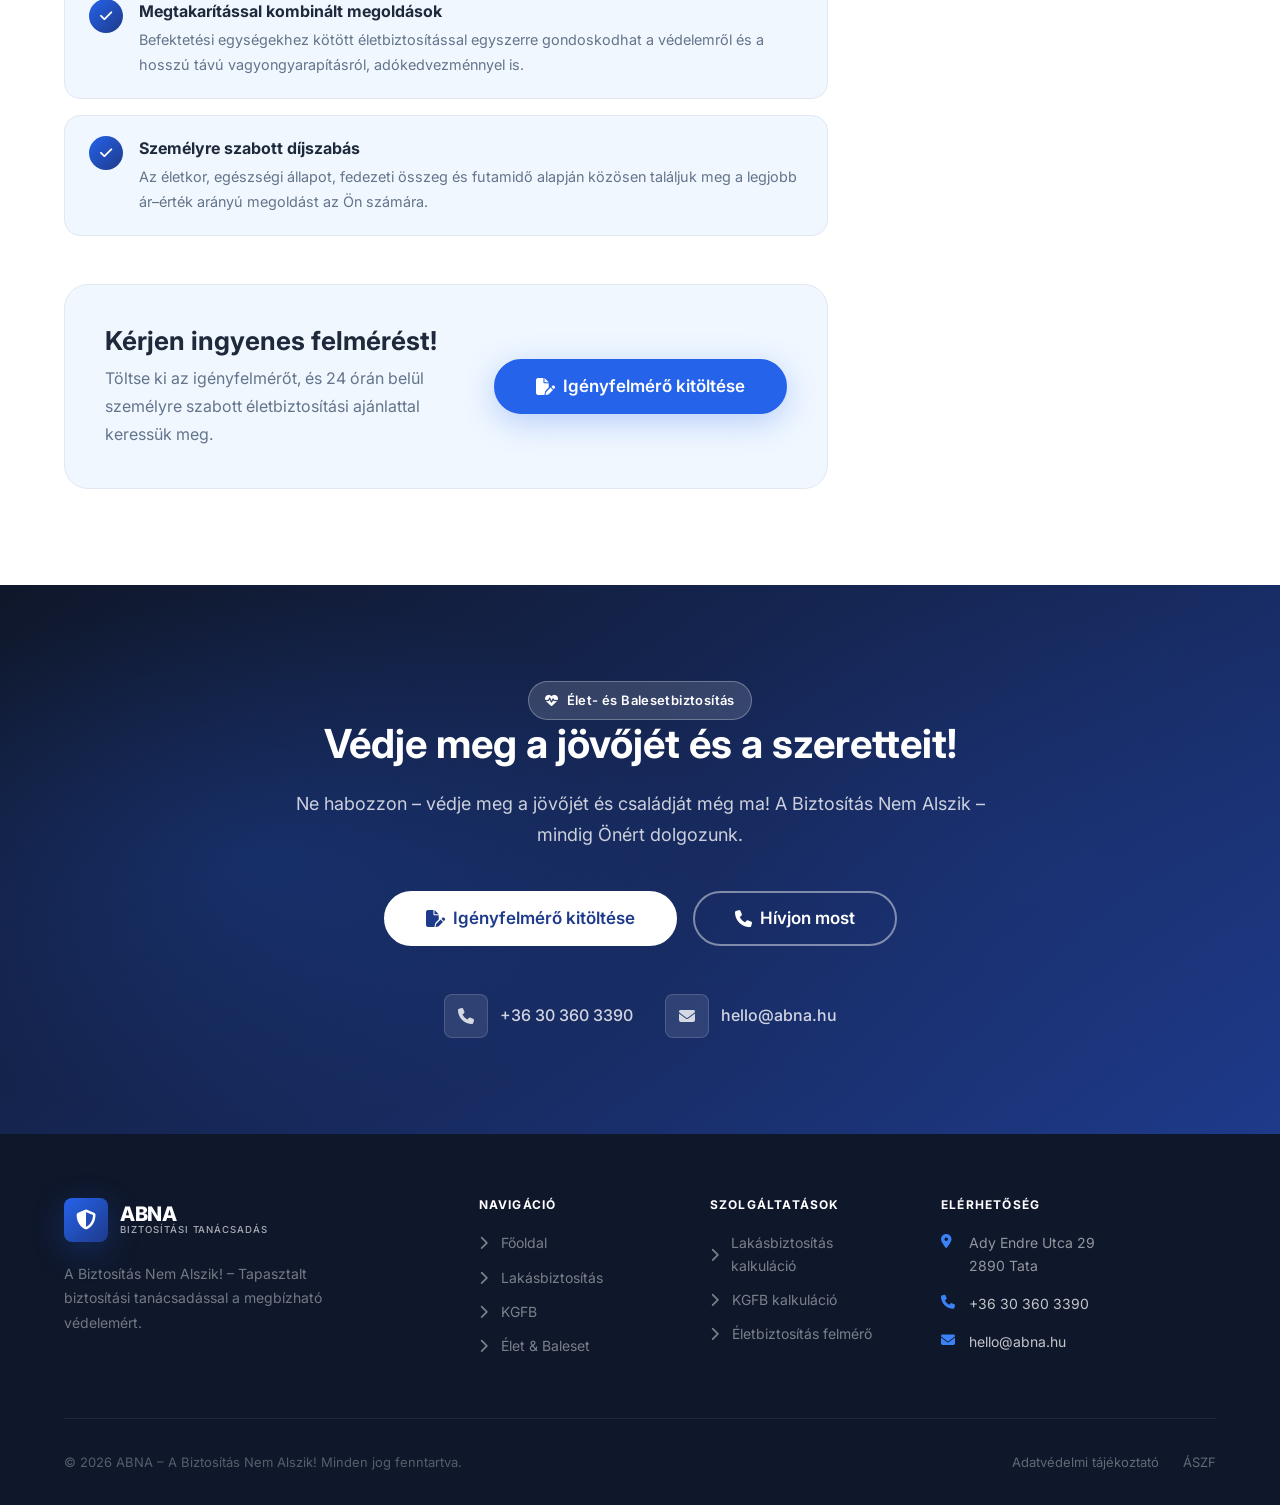
==== commit 62945d9f: "Fix typos" ====
--- a/elet.html
+++ b/elet.html
@@ -78,7 +78,7 @@
           <h1>Élet- és Balesetbiztosítás</h1>
           <p class="page-hero-lead">
             Gondoskodjon szeretteiről és védje meg a jövőjét! Tapasztalt tanácsadóként
-            segítek megtalálni az Ön igényeihez legjobban illeszkedő megoldásokat.
+            segítünk megtalálni az Ön igényeihez legjobban illeszkedő megoldásokat.
           </p>
 
         </div>
@@ -104,7 +104,7 @@
               elhalálozásról –, segítve a família fenntartását a legnehezebb időkben is.
             </p>
             <p class="fade-up fade-up-d1">
-              Szakértő tanácsadóként segítek az Ön igényeihez és élethelyzetéhez legjobban
+              Szakértő tanácsadóként segítünk az Ön igényeihez és élethelyzetéhez legjobban
               illeszkedő megoldások kiválasztásában, így garantálva, hogy maximális
               védelemben részesüljön. A Biztosítás Nem Alszik – mindig Önért dolgozunk!
             </p>
@@ -165,7 +165,7 @@
             <div class="subpage-cta-strip fade-up">
               <div class="subpage-cta-strip-text">
                 <h3>Kérjen ingyenes felmérést!</h3>
-                <p>Töltse ki az igényfelmérőt, és 24 órán belül személyre szabott életbiztosítási ajánlattal keresem meg.</p>
+                <p>Töltse ki az igényfelmérőt, és 24 órán belül személyre szabott életbiztosítási ajánlattal keressük meg.</p>
               </div>
               <a href="felmero-elet.html" class="btn btn-primary btn-lg">
                 <i class="fa-solid fa-file-pen" aria-hidden="true"></i>
@@ -183,7 +183,7 @@
               <p>Töltse ki rövid igényfelmérőnket, és hamarosan felvesszük Önnel a kapcsolatot!</p>
               <a href="felmero-elet.html" class="btn btn-white">
                 <i class="fa-solid fa-calculator" aria-hidden="true"></i>
-                iGényfelmérő
+                igényfelmérő
               </a>
             </div>
 
@@ -243,7 +243,7 @@
           <div class="cta-buttons fade-up fade-up-d3">
             <a href="felmero-elet.html" class="btn btn-white btn-lg">
               <i class="fa-solid fa-file-pen" aria-hidden="true"></i>
-              iGényfelmérő kitöltése
+              Igényfelmérő kitöltése
             </a>
             <a href="tel:+36303603390" class="btn btn-secondary btn-lg">
               <i class="fa-solid fa-phone" aria-hidden="true"></i>
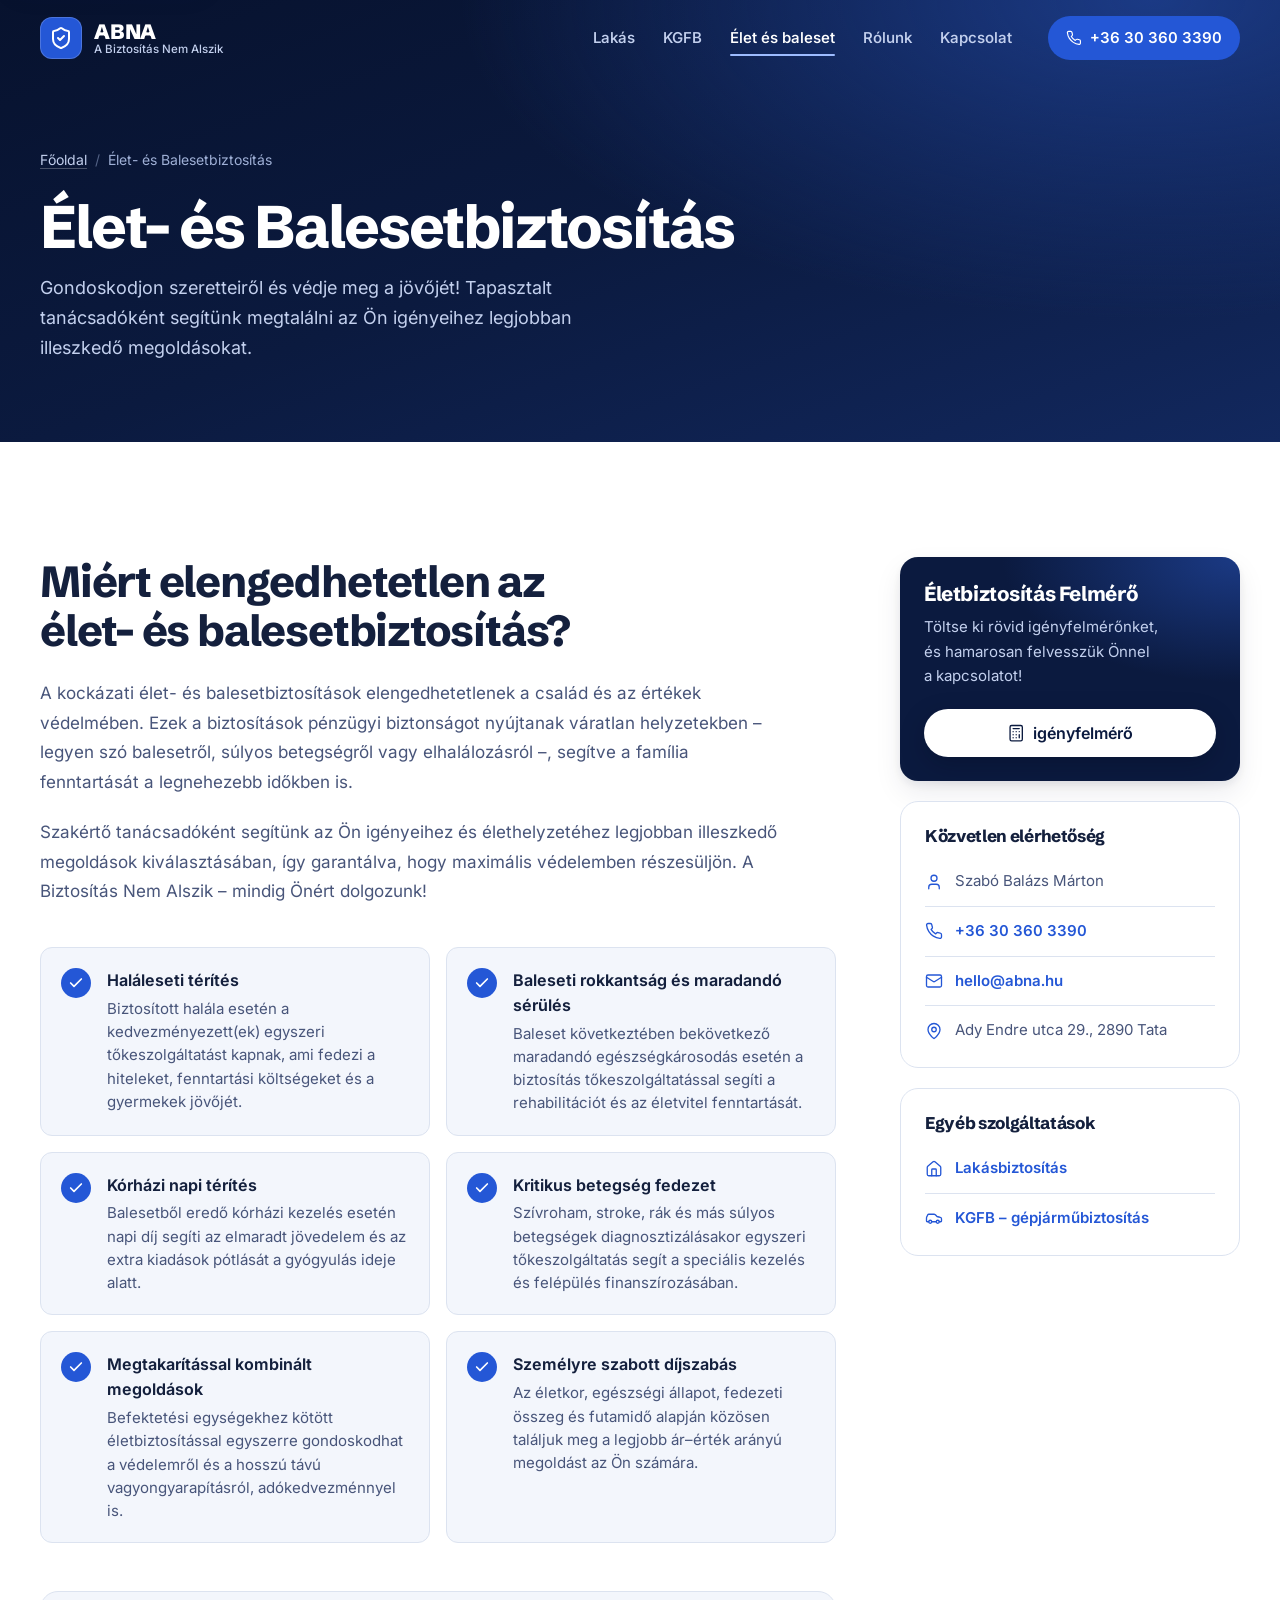
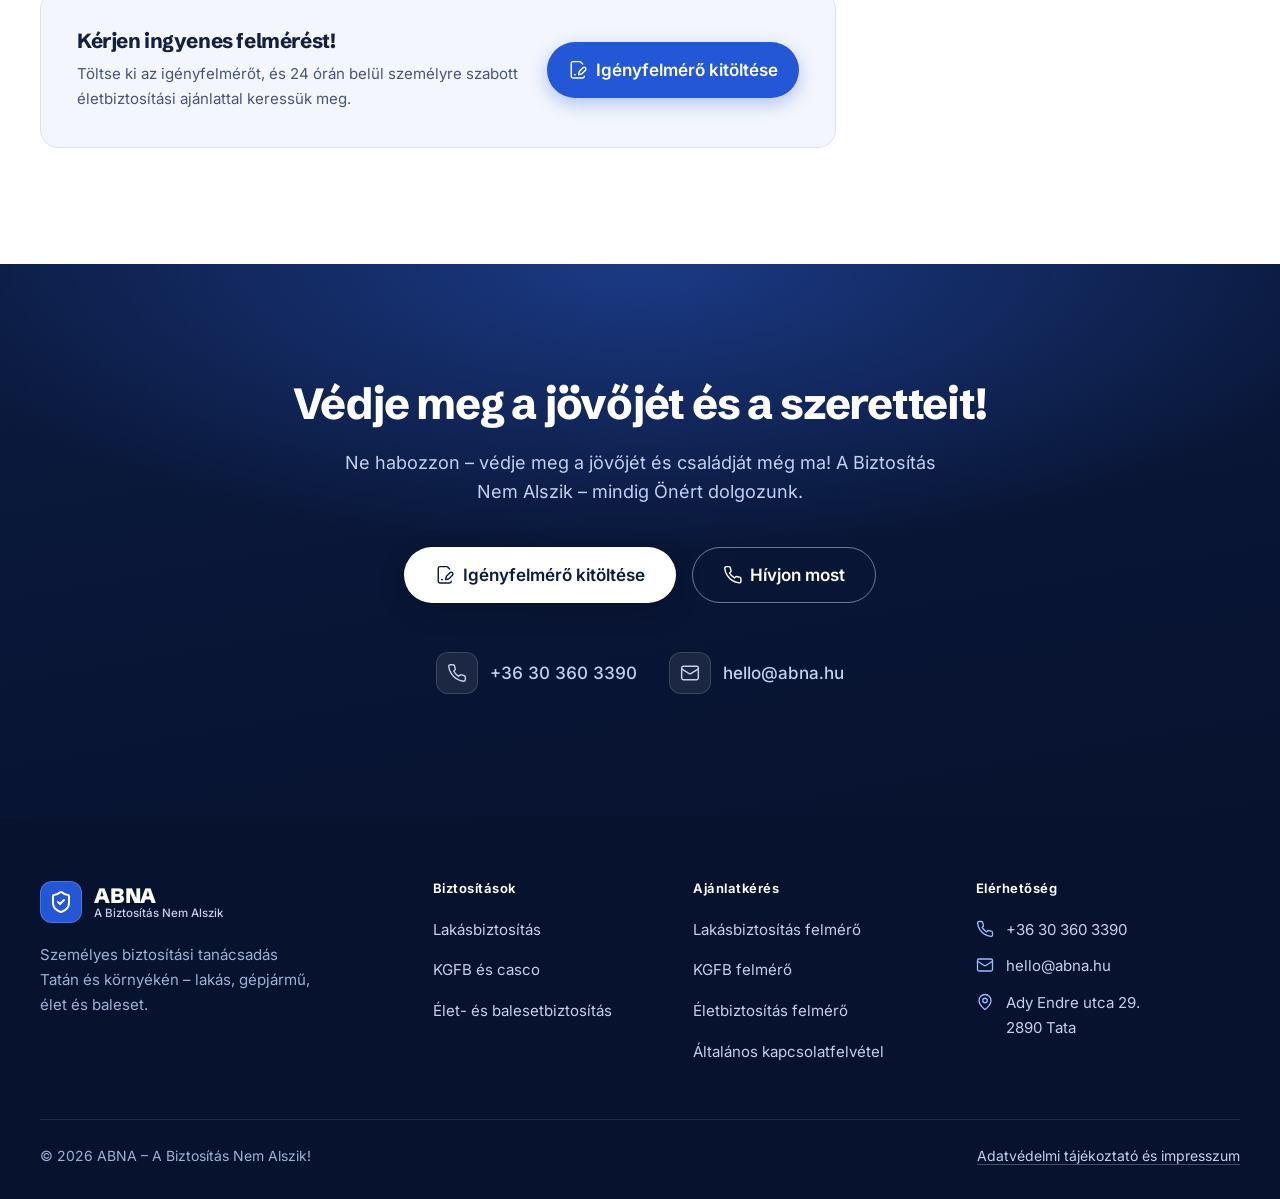
==== commit 6ccae575: "Refine and finish the ABNA site - Remove third-party dependencies: self-host Schibsted Grotesk + Int" ====
--- a/elet.html
+++ b/elet.html
@@ -2,68 +2,75 @@
 <html lang="hu">
 <head>
   <meta charset="UTF-8" />
-  <meta name="viewport" content="width=device-width, initial-scale=1.0" />
+  <meta name="viewport" content="width=device-width, initial-scale=1" />
   <title>Élet- és Balesetbiztosítás – ABNA Biztosítási Tanácsadás | Tata</title>
   <meta name="description" content="Kockázati élet- és balesetbiztosítás személyre szabottan Tatán. Védje meg családja pénzügyi biztonságát. Ingyenes felmérő – hívjon most!" />
   <link rel="canonical" href="https://abna.hu/elet.html" />
-
+  <meta name="theme-color" content="#0b1a3f" />
+
+  <meta property="og:type" content="website" />
+  <meta property="og:site_name" content="ABNA – A Biztosítás Nem Alszik!" />
+  <meta property="og:locale" content="hu_HU" />
+  <meta property="og:url" content="https://abna.hu/elet.html" />
   <meta property="og:title" content="Élet- és Balesetbiztosítás – ABNA Biztosítási Tanácsadás" />
   <meta property="og:description" content="Kockázati élet- és balesetbiztosítás személyre szabottan. Védje meg családja jövőjét." />
-  <meta property="og:type" content="website" />
-  <meta property="og:locale" content="hu_HU" />
-
-  <link rel="preconnect" href="https://fonts.googleapis.com" />
-  <link rel="preconnect" href="https://fonts.gstatic.com" crossorigin />
-  <link href="https://fonts.googleapis.com/css2?family=Inter:wght@300;400;500;600;700;800&display=swap" rel="stylesheet" />
-  <link rel="stylesheet" href="https://cdnjs.cloudflare.com/ajax/libs/font-awesome/6.5.1/css/all.min.css" />
+  <meta property="og:image" content="https://abna.hu/img/og-image.jpg" />
+  <meta property="og:image:width" content="1200" />
+  <meta property="og:image:height" content="630" />
+  <meta name="twitter:card" content="summary_large_image" />
+
+  <link rel="icon" href="img/favicon.svg" type="image/svg+xml" />
+  <link rel="apple-touch-icon" href="img/apple-touch-icon.png" />
+  <link rel="preload" href="fonts/schibsted-grotesk-latin.woff2" as="font" type="font/woff2" crossorigin />
+  <link rel="preload" href="fonts/inter-latin.woff2" as="font" type="font/woff2" crossorigin />
   <link rel="stylesheet" href="css/style.css" />
+  <script>document.documentElement.classList.add('js');</script>
 </head>
 <body>
 
-  <!-- ============================================================
-       NAVBAR
-       ============================================================ -->
-  <nav class="navbar" role="navigation" aria-label="Főnavigáció">
-    <div class="navbar-inner">
-      <a href="index.html" class="navbar-logo" aria-label="ABNA főoldal">
-        <div class="logo-icon" aria-hidden="true"><i class="fa-solid fa-shield-halved"></i></div>
-        <div class="logo-text">
+  <a class="skip-link" href="#main-content">Ugrás a tartalomra</a>
+
+  <header class="navbar" data-navbar>
+    <nav class="navbar-inner" aria-label="Főnavigáció">
+      <a href="index.html" class="logo" aria-label="ABNA – főoldal">
+        <span class="logo-mark" aria-hidden="true"><svg class="icon" aria-hidden="true"><use href="img/icons.svg#i-shield-check"></use></svg></span>
+        <span class="logo-text">
           <span class="logo-name">ABNA</span>
-          <span class="logo-sub">Biztosítási Tanácsadás</span>
-        </div>
+          <span class="logo-sub">A Biztosítás Nem Alszik</span>
+        </span>
       </a>
-      <ul class="navbar-menu" role="list">
-        <li><a href="index.html"  class="navbar-link">Főoldal</a></li>
-        <li><a href="lakas.html"  class="navbar-link">Lakás</a></li>
-        <li><a href="kgfb.html"   class="navbar-link">KGFB</a></li>
-        <li><a href="elet.html"   class="navbar-link active">Élet</a></li>
-        <li><a href="tel:+36303603390" class="navbar-cta">
-          <i class="fa-solid fa-phone" aria-hidden="true"></i>&nbsp; +36 30 360 3390
-        </a></li>
+
+      <ul class="nav-links">
+          <li><a href="lakas.html" class="nav-link">Lakás</a></li>
+          <li><a href="kgfb.html" class="nav-link">KGFB</a></li>
+          <li><a href="elet.html" class="nav-link" aria-current="page">Élet és baleset</a></li>
+          <li><a href="index.html#rolunk" class="nav-link">Rólunk</a></li>
+          <li><a href="felmero.html" class="nav-link">Kapcsolat</a></li>
       </ul>
-      <button class="navbar-toggle" aria-label="Menü megnyitása" aria-expanded="false">
-        <span></span><span></span><span></span>
+
+      <a href="tel:+36303603390" class="nav-cta"><svg class="icon" aria-hidden="true"><use href="img/icons.svg#i-phone"></use></svg><span>+36 30 360 3390</span></a>
+
+      <button class="nav-toggle" type="button" aria-expanded="false" aria-controls="mobile-menu" aria-label="Menü megnyitása">
+        <span class="nav-toggle-bar"></span><span class="nav-toggle-bar"></span>
       </button>
+    </nav>
+
+    <div class="mobile-menu" id="mobile-menu" hidden>
+      <a href="lakas.html" class="mobile-link"><svg class="icon" aria-hidden="true"><use href="img/icons.svg#i-house"></use></svg><span>Lakásbiztosítás</span></a>
+      <a href="kgfb.html" class="mobile-link"><svg class="icon" aria-hidden="true"><use href="img/icons.svg#i-car"></use></svg><span>KGFB és casco</span></a>
+      <a href="elet.html" class="mobile-link" aria-current="page"><svg class="icon" aria-hidden="true"><use href="img/icons.svg#i-heart-pulse"></use></svg><span>Élet- és balesetbiztosítás</span></a>
+      <a href="index.html#rolunk" class="mobile-link"><svg class="icon" aria-hidden="true"><use href="img/icons.svg#i-user"></use></svg><span>Rólunk</span></a>
+      <a href="felmero.html" class="mobile-link"><svg class="icon" aria-hidden="true"><use href="img/icons.svg#i-mail"></use></svg><span>Kapcsolat és ajánlatkérés</span></a>
+      <a href="tel:+36303603390" class="btn btn-primary btn-block"><svg class="icon" aria-hidden="true"><use href="img/icons.svg#i-phone"></use></svg>Hívás: +36 30 360 3390</a>
     </div>
-  </nav>
-
-  <div class="navbar-mobile" role="dialog" aria-label="Mobil navigáció">
-    <a href="index.html"  class="navbar-mobile-link"><i class="fa-solid fa-house"></i>Főoldal</a>
-    <a href="lakas.html"  class="navbar-mobile-link"><i class="fa-solid fa-building"></i>Lakásbiztosítás</a>
-    <a href="kgfb.html"   class="navbar-mobile-link"><i class="fa-solid fa-car"></i>KGFB</a>
-    <a href="elet.html"   class="navbar-mobile-link active"><i class="fa-solid fa-heart-pulse"></i>Élet- és Balesetbiztosítás</a>
-    <a href="tel:+36303603390" class="navbar-cta">
-      <i class="fa-solid fa-phone"></i>&nbsp; +36 30 360 3390
-    </a>
-  </div>
-
+  </header>
 
   <main id="main-content">
 
     <!-- ============================================================
          PAGE HERO
          ============================================================ -->
-    <section class="page-hero" aria-label="Élet- és Balesetbiztosítás oldal teteje">
+    <section class="page-hero">
       <div class="container">
         <div class="page-hero-inner">
 
@@ -73,8 +80,6 @@
             <span aria-current="page">Élet- és Balesetbiztosítás</span>
           </nav>
 
-          <div class="page-hero-icon" aria-hidden="true">❤️</div>
-
           <h1>Élet- és Balesetbiztosítás</h1>
           <p class="page-hero-lead">
             Gondoskodjon szeretteiről és védje meg a jövőjét! Tapasztalt tanácsadóként
@@ -89,21 +94,21 @@
     <!-- ============================================================
          MAIN CONTENT + SIDEBAR
          ============================================================ -->
-    <section class="section section-white">
+    <section class="section">
       <div class="container">
         <div class="subpage-grid">
 
           <!-- Main -->
           <article class="subpage-main">
 
-            <h2 class="fade-up">Miért elengedhetetlen az élet- és balesetbiztosítás?</h2>
-            <p class="fade-up fade-up-d1">
+            <h2 class="reveal">Miért elengedhetetlen az élet- és balesetbiztosítás?</h2>
+            <p class="reveal" style="--d:1">
               A kockázati élet- és balesetbiztosítások elengedhetetlenek a család és
               az értékek védelmében. Ezek a biztosítások pénzügyi biztonságot nyújtanak
               váratlan helyzetekben – legyen szó balesetről, súlyos betegségről vagy
               elhalálozásról –, segítve a família fenntartását a legnehezebb időkben is.
             </p>
-            <p class="fade-up fade-up-d1">
+            <p class="reveal" style="--d:1">
               Szakértő tanácsadóként segítünk az Ön igényeihez és élethelyzetéhez legjobban
               illeszkedő megoldások kiválasztásában, így garantálva, hogy maximális
               védelemben részesüljön. A Biztosítás Nem Alszik – mindig Önért dolgozunk!
@@ -111,48 +116,48 @@
 
             <div class="benefits-list" role="list">
 
-              <div class="benefit-item fade-up" role="listitem">
-                <div class="benefit-check" aria-hidden="true"><i class="fa-solid fa-check"></i></div>
+              <div class="benefit-item reveal" role="listitem">
+                <div class="benefit-check" aria-hidden="true"><svg class="icon" aria-hidden="true"><use href="img/icons.svg#i-check"></use></svg></div>
                 <div class="benefit-body">
                   <strong>Haláleseti térítés</strong>
                   <span>Biztosított halála esetén a kedvezményezett(ek) egyszeri tőkeszolgáltatást kapnak, ami fedezi a hiteleket, fenntartási költségeket és a gyermekek jövőjét.</span>
                 </div>
               </div>
 
-              <div class="benefit-item fade-up fade-up-d1" role="listitem">
-                <div class="benefit-check" aria-hidden="true"><i class="fa-solid fa-check"></i></div>
+              <div class="benefit-item reveal" style="--d:1" role="listitem">
+                <div class="benefit-check" aria-hidden="true"><svg class="icon" aria-hidden="true"><use href="img/icons.svg#i-check"></use></svg></div>
                 <div class="benefit-body">
                   <strong>Baleseti rokkantság és maradandó sérülés</strong>
                   <span>Baleset következtében bekövetkező maradandó egészségkárosodás esetén a biztosítás tőkeszolgáltatással segíti a rehabilitációt és az életvitel fenntartását.</span>
                 </div>
               </div>
 
-              <div class="benefit-item fade-up fade-up-d2" role="listitem">
-                <div class="benefit-check" aria-hidden="true"><i class="fa-solid fa-check"></i></div>
+              <div class="benefit-item reveal" style="--d:2" role="listitem">
+                <div class="benefit-check" aria-hidden="true"><svg class="icon" aria-hidden="true"><use href="img/icons.svg#i-check"></use></svg></div>
                 <div class="benefit-body">
                   <strong>Kórházi napi térítés</strong>
                   <span>Balesetből eredő kórházi kezelés esetén napi díj segíti az elmaradt jövedelem és az extra kiadások pótlását a gyógyulás ideje alatt.</span>
                 </div>
               </div>
 
-              <div class="benefit-item fade-up fade-up-d2" role="listitem">
-                <div class="benefit-check" aria-hidden="true"><i class="fa-solid fa-check"></i></div>
+              <div class="benefit-item reveal" style="--d:2" role="listitem">
+                <div class="benefit-check" aria-hidden="true"><svg class="icon" aria-hidden="true"><use href="img/icons.svg#i-check"></use></svg></div>
                 <div class="benefit-body">
                   <strong>Kritikus betegség fedezet</strong>
                   <span>Szívroham, stroke, rák és más súlyos betegségek diagnosztizálásakor egyszeri tőkeszolgáltatás segít a speciális kezelés és felépülés finanszírozásában.</span>
                 </div>
               </div>
 
-              <div class="benefit-item fade-up fade-up-d3" role="listitem">
-                <div class="benefit-check" aria-hidden="true"><i class="fa-solid fa-check"></i></div>
+              <div class="benefit-item reveal" style="--d:3" role="listitem">
+                <div class="benefit-check" aria-hidden="true"><svg class="icon" aria-hidden="true"><use href="img/icons.svg#i-check"></use></svg></div>
                 <div class="benefit-body">
                   <strong>Megtakarítással kombinált megoldások</strong>
                   <span>Befektetési egységekhez kötött életbiztosítással egyszerre gondoskodhat a védelemről és a hosszú távú vagyongyarapításról, adókedvezménnyel is.</span>
                 </div>
               </div>
 
-              <div class="benefit-item fade-up fade-up-d3" role="listitem">
-                <div class="benefit-check" aria-hidden="true"><i class="fa-solid fa-check"></i></div>
+              <div class="benefit-item reveal" style="--d:3" role="listitem">
+                <div class="benefit-check" aria-hidden="true"><svg class="icon" aria-hidden="true"><use href="img/icons.svg#i-check"></use></svg></div>
                 <div class="benefit-body">
                   <strong>Személyre szabott díjszabás</strong>
                   <span>Az életkor, egészségi állapot, fedezeti összeg és futamidő alapján közösen találjuk meg a legjobb ár–érték arányú megoldást az Ön számára.</span>
@@ -162,13 +167,13 @@
             </div>
 
             <!-- Bottom CTA strip -->
-            <div class="subpage-cta-strip fade-up">
+            <div class="subpage-cta-strip reveal">
               <div class="subpage-cta-strip-text">
                 <h3>Kérjen ingyenes felmérést!</h3>
                 <p>Töltse ki az igényfelmérőt, és 24 órán belül személyre szabott életbiztosítási ajánlattal keressük meg.</p>
               </div>
               <a href="felmero-elet.html" class="btn btn-primary btn-lg">
-                <i class="fa-solid fa-file-pen" aria-hidden="true"></i>
+                <svg class="icon" aria-hidden="true"><use href="img/icons.svg#i-file-pen-line"></use></svg>
                 Igényfelmérő kitöltése
               </a>
             </div>
@@ -178,44 +183,44 @@
           <!-- Sidebar -->
           <aside class="subpage-sidebar" aria-label="Kapcsolat és ajánlat">
 
-            <div class="sidebar-card sidebar-card-cta fade-up">
+            <div class="sidebar-card sidebar-card-cta reveal">
               <h3>Életbiztosítás Felmérő</h3>
               <p>Töltse ki rövid igényfelmérőnket, és hamarosan felvesszük Önnel a kapcsolatot!</p>
               <a href="felmero-elet.html" class="btn btn-white">
-                <i class="fa-solid fa-calculator" aria-hidden="true"></i>
+                <svg class="icon" aria-hidden="true"><use href="img/icons.svg#i-calculator"></use></svg>
                 igényfelmérő
               </a>
             </div>
 
-            <div class="sidebar-card fade-up fade-up-d1">
+            <div class="sidebar-card reveal" style="--d:1">
               <h4>Közvetlen elérhetőség</h4>
               <div class="sidebar-contact-row">
-                <i class="fa-solid fa-user" aria-hidden="true"></i>
+                <svg class="icon" aria-hidden="true"><use href="img/icons.svg#i-user"></use></svg>
                 <span>Szabó Balázs Márton</span>
               </div>
               <div class="sidebar-contact-row">
-                <i class="fa-solid fa-phone" aria-hidden="true"></i>
+                <svg class="icon" aria-hidden="true"><use href="img/icons.svg#i-phone"></use></svg>
                 <a href="tel:+36303603390">+36 30 360 3390</a>
               </div>
               <div class="sidebar-contact-row">
-                <i class="fa-solid fa-envelope" aria-hidden="true"></i>
+                <svg class="icon" aria-hidden="true"><use href="img/icons.svg#i-mail"></use></svg>
                 <a href="mailto:hello@abna.hu">hello@abna.hu</a>
               </div>
               <div class="sidebar-contact-row">
-                <i class="fa-solid fa-location-dot" aria-hidden="true"></i>
-                <span>Ady Endre u. 29, 2890 Tata</span>
-              </div>
-            </div>
-
-            <div class="sidebar-card fade-up fade-up-d2">
+                <svg class="icon" aria-hidden="true"><use href="img/icons.svg#i-map-pin"></use></svg>
+                <span>Ady Endre utca 29., 2890 Tata</span>
+              </div>
+            </div>
+
+            <div class="sidebar-card reveal" style="--d:2">
               <h4>Egyéb szolgáltatások</h4>
               <div class="sidebar-contact-row">
-                <i class="fa-solid fa-building" aria-hidden="true"></i>
+                <svg class="icon" aria-hidden="true"><use href="img/icons.svg#i-house"></use></svg>
                 <a href="lakas.html">Lakásbiztosítás</a>
               </div>
               <div class="sidebar-contact-row">
-                <i class="fa-solid fa-car" aria-hidden="true"></i>
-                <a href="kgfb.html">KGFB – Gépjármű­biztosítás</a>
+                <svg class="icon" aria-hidden="true"><use href="img/icons.svg#i-car"></use></svg>
+                <a href="kgfb.html">KGFB – gépjármű­biztosítás</a>
               </div>
             </div>
 
@@ -231,103 +236,81 @@
     <section class="cta-section" aria-labelledby="elet-cta-heading">
       <div class="container">
         <div class="cta-inner">
-          <span class="badge badge-white fade-up">
-            <i class="fa-solid fa-heart-pulse" aria-hidden="true"></i>
-            Élet- és Balesetbiztosítás
-          </span>
-          <h2 id="elet-cta-heading" class="fade-up fade-up-d1">Védje meg a jövőjét és a szeretteit!</h2>
-          <p class="fade-up fade-up-d2">
+          <h2 id="elet-cta-heading" class="reveal" style="--d:1">Védje meg a jövőjét és a szeretteit!</h2>
+          <p class="reveal" style="--d:2">
             Ne habozzon – védje meg a jövőjét és családját még ma!
             A Biztosítás Nem Alszik – mindig Önért dolgozunk.
           </p>
-          <div class="cta-buttons fade-up fade-up-d3">
+          <div class="cta-buttons reveal" style="--d:3">
             <a href="felmero-elet.html" class="btn btn-white btn-lg">
-              <i class="fa-solid fa-file-pen" aria-hidden="true"></i>
+              <svg class="icon" aria-hidden="true"><use href="img/icons.svg#i-file-pen-line"></use></svg>
               Igényfelmérő kitöltése
             </a>
             <a href="tel:+36303603390" class="btn btn-secondary btn-lg">
-              <i class="fa-solid fa-phone" aria-hidden="true"></i>
+              <svg class="icon" aria-hidden="true"><use href="img/icons.svg#i-phone"></use></svg>
               Hívjon most
             </a>
           </div>
-          <div class="cta-contacts fade-up fade-up-d4">
-            <a href="tel:+36303603390" class="cta-contact-item">
-              <span class="cta-contact-icon" aria-hidden="true"><i class="fa-solid fa-phone"></i></span>
-              +36 30 360 3390
-            </a>
-            <a href="mailto:hello@abna.hu" class="cta-contact-item">
-              <span class="cta-contact-icon" aria-hidden="true"><i class="fa-solid fa-envelope"></i></span>
-              hello@abna.hu
-            </a>
-          </div>
+          <ul class="cta-contacts reveal">
+            <li><a href="tel:+36303603390"><svg class="icon" aria-hidden="true"><use href="img/icons.svg#i-phone"></use></svg>+36 30 360 3390</a></li>
+            <li><a href="mailto:hello@abna.hu"><svg class="icon" aria-hidden="true"><use href="img/icons.svg#i-mail"></use></svg>hello@abna.hu</a></li>
+          </ul>
         </div>
       </div>
     </section>
 
   </main>
 
-
-  <!-- ============================================================
-       FOOTER
-       ============================================================ -->
-  <footer class="footer" role="contentinfo">
+  <footer class="footer">
     <div class="container">
       <div class="footer-top">
         <div class="footer-brand">
-          <a href="index.html" class="navbar-logo" aria-label="ABNA főoldal">
-            <div class="logo-icon" aria-hidden="true"><i class="fa-solid fa-shield-halved"></i></div>
-            <div class="logo-text">
-              <span class="logo-name">ABNA</span>
-              <span class="logo-sub">Biztosítási Tanácsadás</span>
-            </div>
-          </a>
-          <p class="footer-tagline">A Biztosítás Nem Alszik! – Tapasztalt biztosítási tanácsadással a megbízható védelemért.</p>
-        </div>
+          <a href="index.html" class="logo" aria-label="ABNA – főoldal">
+        <span class="logo-mark" aria-hidden="true"><svg class="icon" aria-hidden="true"><use href="img/icons.svg#i-shield-check"></use></svg></span>
+        <span class="logo-text">
+          <span class="logo-name">ABNA</span>
+          <span class="logo-sub">A Biztosítás Nem Alszik</span>
+        </span>
+      </a>
+          <p class="footer-tagline">Személyes biztosítási tanácsadás Tatán és környékén – lakás, gépjármű, élet és baleset.</p>
+        </div>
+
         <div class="footer-col">
-          <h4>Navigáció</h4>
-          <ul class="footer-links" role="list">
-            <li><a href="index.html" class="footer-link"><i class="fa-solid fa-chevron-right" aria-hidden="true"></i>Főoldal</a></li>
-            <li><a href="lakas.html" class="footer-link"><i class="fa-solid fa-chevron-right" aria-hidden="true"></i>Lakásbiztosítás</a></li>
-            <li><a href="kgfb.html"  class="footer-link"><i class="fa-solid fa-chevron-right" aria-hidden="true"></i>KGFB</a></li>
-            <li><a href="elet.html"  class="footer-link"><i class="fa-solid fa-chevron-right" aria-hidden="true"></i>Élet &amp; Baleset</a></li>
+          <h2 class="footer-title">Biztosítások</h2>
+          <ul class="footer-links">
+            <li><a href="lakas.html">Lakásbiztosítás</a></li>
+            <li><a href="kgfb.html">KGFB és casco</a></li>
+            <li><a href="elet.html">Élet- és balesetbiztosítás</a></li>
           </ul>
         </div>
+
         <div class="footer-col">
-          <h4>Szolgáltatások</h4>
-          <ul class="footer-links" role="list">
-            <li><a href="felmero-lakas.html" class="footer-link"><i class="fa-solid fa-chevron-right" aria-hidden="true"></i>Lakásbiztosítás kalkuláció</a></li>
-            <li><a href="felmero-kgfb.html" class="footer-link"><i class="fa-solid fa-chevron-right" aria-hidden="true"></i>KGFB kalkuláció</a></li>
-            <li><a href="felmero-elet.html" class="footer-link"><i class="fa-solid fa-chevron-right" aria-hidden="true"></i>Életbiztosítás felmérő</a></li>
+          <h2 class="footer-title">Ajánlatkérés</h2>
+          <ul class="footer-links">
+            <li><a href="felmero-lakas.html">Lakásbiztosítás felmérő</a></li>
+            <li><a href="felmero-kgfb.html">KGFB felmérő</a></li>
+            <li><a href="felmero-elet.html">Életbiztosítás felmérő</a></li>
+            <li><a href="felmero.html">Általános kapcsolatfelvétel</a></li>
           </ul>
         </div>
+
         <div class="footer-col">
-          <h4>Elérhetőség</h4>
-          <div class="footer-contact-item">
-            <i class="fa-solid fa-location-dot" aria-hidden="true"></i>
-            <span>Ady Endre Utca 29<br>2890 Tata</span>
-          </div>
-          <div class="footer-contact-item">
-            <i class="fa-solid fa-phone" aria-hidden="true"></i>
-            <a href="tel:+36303603390">+36 30 360 3390</a>
-          </div>
-          <div class="footer-contact-item">
-            <i class="fa-solid fa-envelope" aria-hidden="true"></i>
-            <a href="mailto:hello@abna.hu">hello@abna.hu</a>
-          </div>
-        </div>
-      </div>
+          <h2 class="footer-title">Elérhetőség</h2>
+          <address class="footer-contact">
+            <a href="tel:+36303603390"><svg class="icon" aria-hidden="true"><use href="img/icons.svg#i-phone"></use></svg>+36 30 360 3390</a>
+            <a href="mailto:hello@abna.hu"><svg class="icon" aria-hidden="true"><use href="img/icons.svg#i-mail"></use></svg>hello@abna.hu</a>
+            <span><svg class="icon" aria-hidden="true"><use href="img/icons.svg#i-map-pin"></use></svg>Ady Endre utca 29.<br>2890 Tata</span>
+          </address>
+        </div>
+      </div>
+
       <div class="footer-bottom">
-        <p class="footer-copy">&copy; <span id="year"></span> ABNA – A Biztosítás Nem Alszik! Minden jog fenntartva.</p>
-        <div class="footer-bottom-links">
-          <a href="#" class="footer-bottom-link">Adatvédelmi tájékoztató</a>
-          <a href="#" class="footer-bottom-link">ÁSZF</a>
-        </div>
+        <p>&copy; <span data-year>2026</span> ABNA – A Biztosítás Nem Alszik!</p>
+        <a href="adatvedelem.html">Adatvédelmi tájékoztató és impresszum</a>
       </div>
     </div>
   </footer>
 
-  <script src="https://cdnjs.cloudflare.com/ajax/libs/jquery/3.7.1/jquery.min.js"></script>
-  <script src="js/main.js"></script>
-  <script>document.getElementById('year').textContent = new Date().getFullYear();</script>
+  <script src="js/main.js" defer></script>
 </body>
 </html>
--- a/css/style.css
+++ b/css/style.css
@@ -1,65 +1,97 @@
 /* ============================================================
    ABNA – A Biztosítás Nem Alszik!
-   Main Stylesheet
-   Version 1.0
-   ============================================================ */
-
-/* --- CSS Custom Properties --- */
+   Main stylesheet
+   ============================================================ */
+
+/* --- Fonts (self-hosted; latin + latin-ext for ő/ű) --- */
+@font-face {
+  font-family: 'Schibsted Grotesk';
+  font-style: normal;
+  font-weight: 400 900;
+  font-display: swap;
+  src: url('../fonts/schibsted-grotesk-latin-ext.woff2') format('woff2');
+  unicode-range: U+0100-02BA, U+02BD-02C5, U+02C7-02CC, U+02CE-02D7, U+02DD-02FF, U+0304, U+0308, U+0329, U+1D00-1DBF, U+1E00-1E9F, U+1EF2-1EFF, U+2020, U+20A0-20AB, U+20AD-20C4, U+2113, U+2C60-2C7F, U+A720-A7FF;
+}
+@font-face {
+  font-family: 'Schibsted Grotesk';
+  font-style: normal;
+  font-weight: 400 900;
+  font-display: swap;
+  src: url('../fonts/schibsted-grotesk-latin.woff2') format('woff2');
+  unicode-range: U+0000-00FF, U+0131, U+0152-0153, U+02BB-02BC, U+02C6, U+02DA, U+02DC, U+0304, U+0308, U+0329, U+2000-206F, U+20AC, U+2122, U+2191, U+2193, U+2212, U+2215, U+FEFF, U+FFFD;
+}
+@font-face {
+  font-family: 'Inter';
+  font-style: normal;
+  font-weight: 400 700;
+  font-display: swap;
+  src: url('../fonts/inter-latin-ext.woff2') format('woff2');
+  unicode-range: U+0100-02BA, U+02BD-02C5, U+02C7-02CC, U+02CE-02D7, U+02DD-02FF, U+0304, U+0308, U+0329, U+1D00-1DBF, U+1E00-1E9F, U+1EF2-1EFF, U+2020, U+20A0-20AB, U+20AD-20C4, U+2113, U+2C60-2C7F, U+A720-A7FF;
+}
+@font-face {
+  font-family: 'Inter';
+  font-style: normal;
+  font-weight: 400 700;
+  font-display: swap;
+  src: url('../fonts/inter-latin.woff2') format('woff2');
+  unicode-range: U+0000-00FF, U+0131, U+0152-0153, U+02BB-02BC, U+02C6, U+02DA, U+02DC, U+0304, U+0308, U+0329, U+2000-206F, U+20AC, U+2122, U+2191, U+2193, U+2212, U+2215, U+FEFF, U+FFFD;
+}
+
+/* --- Tokens --- */
 :root {
-  /* Brand colours */
-  --c-primary:        #1e3a8a;   /* deep navy */
-  --c-primary-hover:  #1e40af;
-  --c-accent:         #2563eb;   /* brand blue */
-  --c-accent-light:   #3b82f6;
-  --c-accent-pale:    #dbeafe;
-
-  /* Backgrounds */
-  --c-bg:             #ffffff;
-  --c-bg-alt:         #f0f7ff;
-  --c-bg-dark:        #0f172a;
-  --c-bg-navy:        #1e3a8a;
+  /* Night navy → brand blue */
+  --night:        #07122e;
+  --navy-900:     #0b1a3f;
+  --navy-800:     #12285e;
+  --navy-700:     #1b3a85;
+  --blue-600:     #2457d6;
+  --blue-700:     #1c46b4;
+  --blue-300:     #9dbcff;
+  --blue-100:     #dbe6ff;
+  --sky-50:       #f3f6fc;
+
+  /* The one warm note: the light that stays on */
+  --lamp:         #f4b740;
 
   /* Text */
-  --c-text:           #1e293b;
-  --c-text-muted:     #64748b;
-  --c-text-light:     #94a3b8;
-
-  /* Utility */
-  --c-border:         #e2e8f0;
-  --c-white:          #ffffff;
-  --c-gold:           #f59e0b;
-  --c-green:          #10b981;
-
-  /* Typography */
-  --font:             'Inter', -apple-system, BlinkMacSystemFont, 'Segoe UI', sans-serif;
-
-  /* Spacing scale */
-  --sp-1: 0.25rem;  --sp-2: 0.5rem;   --sp-3: 0.75rem;
-  --sp-4: 1rem;     --sp-5: 1.25rem;  --sp-6: 1.5rem;
-  --sp-8: 2rem;     --sp-10: 2.5rem;  --sp-12: 3rem;
-  --sp-16: 4rem;    --sp-20: 5rem;    --sp-24: 6rem;
-
-  /* Layout */
-  --container-max:     1200px;
-  --container-pad:     1.5rem;
-  --navbar-h:          80px;
-
-  /* Border radius */
-  --r-sm:   4px;    --r-md:  8px;
-  --r-lg:   16px;   --r-xl:  24px;
-  --r-full: 9999px;
-
-  /* Shadows */
-  --shadow-sm:   0 1px 3px rgba(0,0,0,.08), 0 1px 2px rgba(0,0,0,.05);
-  --shadow-md:   0 4px 8px rgba(0,0,0,.07), 0 2px 4px rgba(0,0,0,.05);
-  --shadow-lg:   0 10px 20px rgba(0,0,0,.08), 0 4px 8px rgba(0,0,0,.04);
-  --shadow-xl:   0 24px 48px rgba(0,0,0,.12), 0 8px 16px rgba(0,0,0,.06);
-  --shadow-blue: 0 8px 32px rgba(37,99,235,.28);
-
-  /* Transitions */
-  --t-fast:  .15s ease;
-  --t-base:  .25s ease;
-  --t-slow:  .45s ease;
+  --text:         #14203d;
+  --text-muted:   #48557a;
+  --text-subtle:  #5e6a89;
+  --on-dark:      #ffffff;
+  --on-dark-muted: #c3d0ee;
+  --on-dark-subtle: #9fb0d6;
+
+  --border:       #dce3f0;
+  --border-strong: #c3cde1;
+  --danger:       #b42318;
+  --success:      #0f7a4f;
+
+  --font-display: 'Schibsted Grotesk', 'Inter', system-ui, sans-serif;
+  --font-body:    'Inter', system-ui, -apple-system, 'Segoe UI', sans-serif;
+
+  /* Spacing */
+  --sp-1: .25rem; --sp-2: .5rem;  --sp-3: .75rem; --sp-4: 1rem;
+  --sp-5: 1.25rem; --sp-6: 1.5rem; --sp-8: 2rem;  --sp-10: 2.5rem;
+  --sp-12: 3rem;  --sp-16: 4rem;  --sp-20: 5rem;  --sp-24: 6rem;
+  --section-y: clamp(4.5rem, 9vw, 7.5rem);
+
+  --container-max: 1200px;
+  --gutter: clamp(1rem, 4vw, 2rem);
+  --navbar-h: 76px;
+
+  --r-sm: 8px; --r-md: 12px; --r-lg: 18px; --r-xl: 28px; --r-full: 999px;
+
+  --shadow-sm: 0 1px 2px rgba(11, 26, 63, .06), 0 2px 6px rgba(11, 26, 63, .05);
+  --shadow-md: 0 4px 10px rgba(11, 26, 63, .07), 0 12px 28px rgba(11, 26, 63, .08);
+  --shadow-lg: 0 10px 24px rgba(11, 26, 63, .10), 0 30px 60px rgba(11, 26, 63, .14);
+  --shadow-btn: 0 6px 18px rgba(36, 87, 214, .32);
+
+  --ease-out: cubic-bezier(.16, 1, .3, 1);
+  --ease-in-out: cubic-bezier(.65, 0, .35, 1);
+  --t-fast: .16s;
+  --t-base: .24s;
+
+  --focus: var(--blue-600);
 }
 
 /* ============================================================
@@ -67,91 +99,113 @@
    ============================================================ */
 *, *::before, *::after { box-sizing: border-box; margin: 0; padding: 0; }
 
-html  { scroll-behavior: smooth; font-size: 16px; }
-body  {
-  font-family: var(--font);
-  color: var(--c-text);
-  background: var(--c-bg);
-  line-height: 1.6;
+html {
+  font-size: 100%;
+  scroll-behavior: smooth;
+  scroll-padding-top: calc(var(--navbar-h) + 1rem);
+  -webkit-text-size-adjust: 100%;
+  text-size-adjust: 100%;
+  scrollbar-color: var(--navy-700) var(--sky-50);
+}
+body {
+  font-family: var(--font-body);
+  font-size: 1.0625rem;
+  line-height: 1.65;
+  color: var(--text);
+  background: #fff;
   -webkit-font-smoothing: antialiased;
-}
-img   { max-width: 100%; height: auto; display: block; }
-a     { color: inherit; text-decoration: none; }
-ul    { list-style: none; }
-button { font-family: var(--font); }
-
-/* ============================================================
-   LAYOUT HELPERS
-   ============================================================ */
+  text-rendering: optimizeLegibility;
+  accent-color: var(--blue-600);
+  caret-color: var(--blue-600);
+}
+body.no-scroll { overflow: hidden; }
+
+img, svg { display: block; max-width: 100%; }
+img { height: auto; }
+a { color: inherit; text-decoration: none; }
+ul, ol { list-style: none; }
+button, input, select, textarea { font: inherit; color: inherit; }
+address { font-style: normal; }
+[hidden] { display: none !important; }
+
+::selection { background: var(--blue-600); color: #fff; }
+
+:focus-visible {
+  outline: 3px solid var(--focus);
+  outline-offset: 3px;
+  border-radius: 4px;
+}
+.hero, .page-hero, .cta-section, .footer, .sidebar-card-cta,
+.navbar:not(.is-scrolled):not(.is-open) { --focus: var(--blue-300); }
+
+.icon {
+  width: 1.25em;
+  height: 1.25em;
+  flex-shrink: 0;
+  fill: none;
+  stroke: currentColor;
+  stroke-width: 1.75;
+  stroke-linecap: round;
+  stroke-linejoin: round;
+}
+
+.skip-link {
+  position: fixed;
+  top: var(--sp-3); left: var(--sp-3);
+  z-index: 2000;
+  padding: var(--sp-3) var(--sp-5);
+  background: #fff;
+  color: var(--navy-900);
+  font-weight: 600;
+  border-radius: var(--r-sm);
+  box-shadow: var(--shadow-md);
+  transform: translateY(-160%);
+  transition: transform var(--t-base) var(--ease-out);
+}
+.skip-link:focus { transform: none; }
+
 .container {
-  max-width: var(--container-max);
-  margin: 0 auto;
-  padding: 0 var(--container-pad);
-}
-
-.section        { padding: var(--sp-24) 0; }
-.section-sm     { padding: var(--sp-16) 0; }
-.section-alt    { background: var(--c-bg-alt); }
-.section-white  { background: var(--c-bg); }
+  width: 100%;
+  max-width: calc(var(--container-max) + 2 * var(--gutter));
+  margin-inline: auto;
+  padding-inline: var(--gutter);
+}
+
+/* ============================================================
+   TYPOGRAPHY
+   ============================================================ */
+h1, h2, h3, h4 {
+  font-family: var(--font-display);
+  color: var(--text);
+  font-weight: 750;
+  line-height: 1.12;
+  letter-spacing: -.02em;
+  text-wrap: balance;
+}
+h1 { font-size: clamp(2.25rem, 4.6vw, 3.5rem); letter-spacing: -.03em; }
+h2 { font-size: clamp(1.875rem, 3.4vw, 2.75rem); letter-spacing: -.028em; }
+h3 { font-size: clamp(1.2rem, 1.6vw, 1.375rem); line-height: 1.25; }
+h4 { font-size: 1.0625rem; }
+
+p { color: var(--text-muted); text-wrap: pretty; }
+strong { font-weight: 650; color: var(--text); }
+
+/* ============================================================
+   SECTIONS
+   ============================================================ */
+.section { padding-block: var(--section-y); }
+.section-alt { background: var(--sky-50); }
 
 .section-header {
-  text-align: center;
-  max-width: 680px;
-  margin: 0 auto var(--sp-16);
-}
-.section-header .badge   { margin-bottom: var(--sp-4); }
-.section-header h2       { margin-bottom: var(--sp-4); }
-.section-header p        { font-size: 1.125rem; }
-
-/* ============================================================
-   TYPOGRAPHY
-   ============================================================ */
-h1, h2, h3, h4, h5, h6 {
-  font-weight: 700;
-  line-height: 1.2;
-  color: var(--c-text);
-}
-h1 { font-size: clamp(2.25rem, 5vw, 3.5rem); }
-h2 { font-size: clamp(1.75rem, 3.5vw, 2.5rem); }
-h3 { font-size: clamp(1.25rem, 2.5vw, 1.625rem); }
-h4 { font-size: 1.125rem; }
-
-p  { line-height: 1.75; color: var(--c-text-muted); }
-
-.text-white { color: var(--c-white) !important; }
-.text-muted { color: var(--c-text-muted); }
-
-/* Decorative underline divider */
-.divider {
-  width: 56px; height: 4px;
-  background: linear-gradient(90deg, var(--c-accent), var(--c-accent-light));
-  border-radius: var(--r-full);
-  margin: var(--sp-4) auto;
-}
-.divider-left { margin-left: 0; }
-
-/* ============================================================
-   BADGE
-   ============================================================ */
-.badge {
-  display: inline-flex;
-  align-items: center;
-  gap: var(--sp-2);
-  padding: var(--sp-2) var(--sp-4);
-  border-radius: var(--r-full);
-  font-size: .8125rem;
-  font-weight: 600;
-  letter-spacing: .03em;
-}
-.badge-blue  {
-  background: rgba(37,99,235,.1);
-  color: var(--c-accent);
-  border: 1px solid rgba(37,99,235,.2);
-}
-.badge-white {
-  background: rgba(255,255,255,.14);
-  color: var(--c-white);
-  border: 1px solid rgba(255,255,255,.28);
+  display: grid;
+  gap: var(--sp-4) var(--sp-16);
+  margin-bottom: clamp(2.5rem, 5vw, 4rem);
+  align-items: end;
+}
+.section-header p { font-size: 1.125rem; max-width: 46ch; }
+@media (min-width: 900px) {
+  .section-header { grid-template-columns: minmax(0, 1.25fr) minmax(0, 1fr); }
+  .section-header h2 { max-width: 16ch; }
 }
 
 /* ============================================================
@@ -162,1246 +216,1292 @@
   align-items: center;
   justify-content: center;
   gap: var(--sp-2);
-  padding: .875rem 2rem;
+  min-height: 48px;
+  padding: .75rem 1.5rem;
+  border: 1.5px solid transparent;
   border-radius: var(--r-full);
+  font-family: var(--font-body);
   font-size: 1rem;
   font-weight: 600;
+  line-height: 1.2;
+  text-align: center;
   cursor: pointer;
-  border: 2px solid transparent;
-  transition: all var(--t-base);
   white-space: nowrap;
-  text-decoration: none;
-  line-height: 1;
-}
+  transition:
+    background-color var(--t-base) var(--ease-out),
+    border-color var(--t-base) var(--ease-out),
+    color var(--t-base) var(--ease-out),
+    box-shadow var(--t-base) var(--ease-out),
+    transform var(--t-fast) var(--ease-out);
+}
+.btn:active { transform: translateY(1px) scale(.985); }
+.btn .icon { width: 1.15em; height: 1.15em; }
 
 .btn-primary {
-  background: var(--c-accent);
-  color: var(--c-white);
-  border-color: var(--c-accent);
-  box-shadow: var(--shadow-blue);
-}
-.btn-primary:hover {
-  background: var(--c-primary-hover);
-  border-color: var(--c-primary-hover);
-  transform: translateY(-2px);
-  box-shadow: 0 14px 40px rgba(37,99,235,.38);
-}
+  background: var(--blue-600);
+  color: #fff;
+  box-shadow: var(--shadow-btn);
+}
+.btn-primary:hover { background: var(--blue-700); box-shadow: 0 10px 26px rgba(36, 87, 214, .38); }
 
 .btn-secondary {
   background: transparent;
-  color: var(--c-white);
-  border-color: rgba(255,255,255,.45);
-}
-.btn-secondary:hover {
-  background: rgba(255,255,255,.1);
-  border-color: var(--c-white);
-}
+  color: #fff;
+  border-color: rgba(255, 255, 255, .42);
+}
+.btn-secondary:hover { background: rgba(255, 255, 255, .1); border-color: #fff; }
 
 .btn-outline {
-  background: transparent;
-  color: var(--c-accent);
-  border-color: var(--c-accent);
-}
-.btn-outline:hover {
-  background: var(--c-accent);
-  color: var(--c-white);
-  transform: translateY(-2px);
-}
+  background: #fff;
+  color: var(--blue-600);
+  border-color: var(--border-strong);
+}
+.btn-outline:hover { border-color: var(--blue-600); }
 
 .btn-white {
-  background: var(--c-white);
-  color: var(--c-primary);
-  border-color: var(--c-white);
-}
-.btn-white:hover {
-  background: var(--c-bg-alt);
-  transform: translateY(-2px);
-}
-
-.btn-ghost {
-  background: transparent;
-  color: var(--c-accent);
-  border-color: transparent;
-  padding-left: 0; padding-right: 0;
-}
-.btn-ghost:hover { color: var(--c-primary); gap: var(--sp-3); }
-
-.btn-lg { padding: 1.0625rem 2.5rem; font-size: 1.0625rem; }
-.btn-sm { padding: .6rem 1.25rem;    font-size: .875rem; }
-
+  background: #fff;
+  color: var(--navy-900);
+  box-shadow: 0 8px 24px rgba(3, 10, 30, .28);
+}
+.btn-white:hover { background: var(--blue-100); }
+
+.btn-lg { min-height: 56px; padding: 1rem 1.875rem; font-size: 1.0625rem; }
+.btn-sm { min-height: 42px; padding: .55rem 1.125rem; font-size: .9375rem; }
 .btn-block { width: 100%; }
+
+.btn.is-loading { opacity: .7; cursor: progress; }
 
 /* ============================================================
    NAVBAR
    ============================================================ */
 .navbar {
   position: fixed;
-  top: 0; left: 0; right: 0;
+  inset: 0 0 auto 0;
+  z-index: 1000;
+  transition: background-color var(--t-base) var(--ease-out), box-shadow var(--t-base) var(--ease-out);
+}
+.navbar.is-scrolled,
+.navbar.is-open {
+  background: #fff;
+  box-shadow: 0 1px 0 var(--border), 0 8px 24px rgba(11, 26, 63, .06);
+}
+
+.navbar-inner {
+  display: flex;
+  align-items: center;
+  gap: var(--sp-6);
   height: var(--navbar-h);
-  z-index: 1000;
-  transition: background var(--t-base), box-shadow var(--t-base);
-}
-.navbar.scrolled {
-  background: var(--c-white);
-  box-shadow: var(--shadow-md);
-}
-
-/* Inner flex row */
-.navbar-inner {
-  display: flex;
-  align-items: center;
-  justify-content: space-between;
-  height: 100%;
-  max-width: var(--container-max);
-  margin: 0 auto;
-  padding: 0 var(--container-pad);
+  max-width: calc(var(--container-max) + 2 * var(--gutter));
+  margin-inline: auto;
+  padding-inline: var(--gutter);
 }
 
 /* Logo */
-.navbar-logo {
+.logo {
   display: flex;
   align-items: center;
   gap: var(--sp-3);
-  text-decoration: none;
   flex-shrink: 0;
-}
-.logo-icon {
-  width: 44px; height: 44px;
-  background: linear-gradient(135deg, var(--c-accent), var(--c-primary));
-  border-radius: var(--r-md);
-  display: flex;
-  align-items: center;
-  justify-content: center;
-  color: white;
-  font-size: 1.25rem;
-  box-shadow: var(--shadow-blue);
-  flex-shrink: 0;
-}
-.logo-text { display: flex; flex-direction: column; line-height: 1.1; }
+  margin-right: auto;
+}
+.logo-mark {
+  display: grid;
+  place-items: center;
+  width: 42px; height: 42px;
+  border-radius: 12px;
+  background: var(--blue-600);
+  color: #fff;
+  box-shadow: inset 0 0 0 1px rgba(255, 255, 255, .18);
+}
+.logo-mark .icon { width: 24px; height: 24px; stroke-width: 2; }
+.logo-text { display: flex; flex-direction: column; line-height: 1.05; }
 .logo-name {
-  font-size: 1.125rem; font-weight: 800;
-  color: var(--c-white);
-  letter-spacing: -.02em;
+  font-family: var(--font-display);
+  font-size: 1.3rem;
+  font-weight: 850;
+  letter-spacing: -.01em;
+  color: #fff;
   transition: color var(--t-base);
 }
 .logo-sub {
-  font-size: .6rem; font-weight: 500;
-  color: rgba(255,255,255,.65);
-  letter-spacing: .1em;
-  text-transform: uppercase;
+  font-size: .72rem;
+  font-weight: 500;
+  color: var(--on-dark-muted);
   transition: color var(--t-base);
 }
-.navbar.scrolled .logo-name { color: var(--c-primary); }
-.navbar.scrolled .logo-sub  { color: var(--c-text-muted); }
-
-/* Desktop links */
-.navbar-menu {
-  display: flex;
-  align-items: center;
-  gap: var(--sp-1);
-}
-.navbar-link {
-  padding: var(--sp-2) var(--sp-4);
-  border-radius: var(--r-md);
-  font-size: .875rem;
-  font-weight: 600;
-  color: rgba(255,255,255,.82);
-  transition: all var(--t-base);
-  letter-spacing: .01em;
+.navbar.is-scrolled .logo-name, .navbar.is-open .logo-name { color: var(--navy-900); }
+.navbar.is-scrolled .logo-sub,  .navbar.is-open .logo-sub  { color: var(--text-subtle); }
+
+/* Links */
+.nav-links { display: flex; align-items: center; gap: var(--sp-1); }
+.nav-link {
   position: relative;
-}
-.navbar-link:hover { color: var(--c-white); background: rgba(255,255,255,.1); }
-.navbar-link.active { color: var(--c-white); }
-.navbar-link.active::after {
+  display: block;
+  padding: var(--sp-2) var(--sp-3);
+  font-size: .9375rem;
+  font-weight: 550;
+  color: var(--on-dark-muted);
+  border-radius: var(--r-sm);
+  transition: color var(--t-base);
+}
+.nav-link::after {
   content: '';
   position: absolute;
-  bottom: -3px; left: 50%;
-  transform: translateX(-50%);
-  width: 18px; height: 2px;
-  background: #93c5fd;
+  left: var(--sp-3); right: var(--sp-3); bottom: 2px;
+  height: 2px;
+  border-radius: 2px;
+  background: currentColor;
+  transform: scaleX(0);
+  transform-origin: left;
+  transition: transform .35s var(--ease-out);
+}
+.nav-link:hover { color: #fff; }
+.nav-link:hover::after { transform: scaleX(1); }
+.nav-link[aria-current="page"] { color: #fff; }
+.nav-link[aria-current="page"]::after { transform: scaleX(1); background: var(--blue-300); }
+
+.navbar.is-scrolled .nav-link { color: var(--text-muted); }
+.navbar.is-scrolled .nav-link:hover,
+.navbar.is-scrolled .nav-link[aria-current="page"] { color: var(--navy-900); }
+.navbar.is-scrolled .nav-link[aria-current="page"]::after { background: var(--blue-600); }
+
+.nav-cta {
+  display: inline-flex;
+  align-items: center;
+  gap: var(--sp-2);
+  min-height: 44px;
+  padding: .5rem 1.125rem;
   border-radius: var(--r-full);
-}
-.navbar.scrolled .navbar-link { color: var(--c-text-muted); }
-.navbar.scrolled .navbar-link:hover { color: var(--c-primary); background: var(--c-bg-alt); }
-.navbar.scrolled .navbar-link.active { color: var(--c-accent); }
-.navbar.scrolled .navbar-link.active::after { background: var(--c-accent); }
-
-/* CTA button in nav */
-.navbar-cta {
-  margin-left: var(--sp-4);
-  padding: var(--sp-2) var(--sp-5);
-  border-radius: var(--r-full);
-  font-size: .875rem; font-weight: 600;
-  background: var(--c-accent);
-  color: var(--c-white);
-  border: 2px solid transparent;
-  transition: all var(--t-base);
+  background: var(--blue-600);
+  color: #fff;
+  font-size: .9375rem;
+  font-weight: 600;
   white-space: nowrap;
-}
-.navbar-cta:hover { background: var(--c-primary-hover); transform: translateY(-1px); box-shadow: var(--shadow-blue); }
-
-/* Mobile hamburger */
-.navbar-toggle {
+  font-variant-numeric: tabular-nums;
+  transition: background-color var(--t-base), box-shadow var(--t-base);
+}
+.nav-cta:hover { background: var(--blue-700); box-shadow: var(--shadow-btn); }
+.nav-cta .icon { width: 1.05em; height: 1.05em; }
+
+/* Toggle */
+.nav-toggle {
   display: none;
-  flex-direction: column;
-  gap: 5px;
+  position: relative;
+  width: 44px; height: 44px;
+  border: 0;
+  border-radius: var(--r-sm);
+  background: transparent;
   cursor: pointer;
-  background: none;
-  border: none;
-  padding: var(--sp-2);
-}
-.navbar-toggle span {
-  display: block;
-  width: 24px; height: 2px;
-  background: var(--c-white);
+}
+.nav-toggle-bar {
+  position: absolute;
+  left: 11px;
+  width: 22px; height: 2px;
   border-radius: 2px;
-  transition: all var(--t-base);
-}
-.navbar.scrolled .navbar-toggle span { background: var(--c-text); }
-.navbar-toggle.open span:nth-child(1) { transform: translateY(7px) rotate(45deg); }
-.navbar-toggle.open span:nth-child(2) { opacity: 0; transform: scaleX(0); }
-.navbar-toggle.open span:nth-child(3) { transform: translateY(-7px) rotate(-45deg); }
-
-/* Mobile slide-down menu */
-.navbar-mobile {
-  display: none;
-  position: fixed;
-  top: var(--navbar-h); left: 0; right: 0;
-  background: var(--c-white);
-  padding: var(--sp-6) var(--container-pad) var(--sp-8);
-  box-shadow: var(--shadow-lg);
-  z-index: 999;
+  background: #fff;
+  transition: transform .3s var(--ease-out), background-color var(--t-base);
+}
+.nav-toggle-bar:first-child { top: 17px; }
+.nav-toggle-bar:last-child  { top: 25px; }
+.navbar.is-scrolled .nav-toggle-bar,
+.navbar.is-open .nav-toggle-bar { background: var(--navy-900); }
+.nav-toggle[aria-expanded="true"] .nav-toggle-bar:first-child { transform: translateY(4px) rotate(45deg); }
+.nav-toggle[aria-expanded="true"] .nav-toggle-bar:last-child  { transform: translateY(-4px) rotate(-45deg); }
+
+/* Mobile menu */
+.mobile-menu {
+  display: flex;
   flex-direction: column;
   gap: var(--sp-1);
-}
-.navbar-mobile.open { display: flex; }
-
-.navbar-mobile-link {
+  max-height: calc(100dvh - var(--navbar-h));
+  overflow-y: auto;
+  padding: var(--sp-2) var(--gutter) var(--sp-6);
+  background: #fff;
+  border-top: 1px solid var(--border);
+  box-shadow: 0 24px 40px rgba(11, 26, 63, .14);
+  opacity: 0;
+  transform: translateY(-8px);
+  transition: opacity .22s var(--ease-out), transform .3s var(--ease-out);
+}
+.mobile-menu.is-open { opacity: 1; transform: none; }
+.mobile-link {
   display: flex;
   align-items: center;
   gap: var(--sp-3);
-  padding: var(--sp-4);
-  border-radius: var(--r-md);
-  font-size: 1rem; font-weight: 600;
-  color: var(--c-text);
-  border-bottom: 1px solid var(--c-border);
-  transition: all var(--t-base);
-}
-.navbar-mobile-link:hover { color: var(--c-accent); background: var(--c-bg-alt); }
-.navbar-mobile-link i { color: var(--c-accent); width: 20px; text-align: center; }
-.navbar-mobile-link.active { color: var(--c-accent); }
-
-.navbar-mobile .navbar-cta {
-  margin-left: 0;
-  margin-top: var(--sp-4);
-  text-align: center;
-  display: block;
-  padding: var(--sp-4);
-  border-radius: var(--r-md);
+  min-height: 52px;
+  padding: var(--sp-2) var(--sp-3);
+  border-radius: var(--r-sm);
+  font-weight: 600;
+  color: var(--text);
+  border-bottom: 1px solid var(--border);
+}
+.mobile-link .icon { color: var(--blue-600); }
+.mobile-link:hover { background: var(--sky-50); }
+.mobile-link[aria-current="page"] { color: var(--blue-600); }
+.mobile-menu .btn { margin-top: var(--sp-4); }
+
+@media (max-width: 1100px) {
+  .nav-cta span { display: none; }
+  .nav-cta { width: 44px; padding: 0; justify-content: center; }
+}
+@media (max-width: 960px) {
+  :root { --navbar-h: 68px; }
+  .nav-links { display: none; }
+  .nav-toggle { display: block; }
+  .navbar-inner { gap: var(--sp-2); }
+}
+
+/* ============================================================
+   THE BEAM — a slow sweep of light over the night-navy grounds.
+   The brand promise ("insurance never sleeps") as the one ambient motion.
+   ============================================================ */
+.hero-beam {
+  position: absolute;
+  top: 6%;
+  left: 74%;
+  width: 0; height: 0;
+  pointer-events: none;
+  z-index: 0;
+}
+.hero-beam::before {
+  content: '';
+  position: absolute;
+  left: -110vmax; top: -110vmax;
+  width: 220vmax; height: 220vmax;
+  background: conic-gradient(from 196deg at 50% 50%,
+    transparent 0deg,
+    rgba(157, 188, 255, .13) 10deg,
+    rgba(157, 188, 255, .05) 22deg,
+    transparent 32deg);
+  -webkit-mask-image: radial-gradient(circle at 50% 50%, #000 0, rgba(0, 0, 0, .6) 18%, transparent 42%);
+          mask-image: radial-gradient(circle at 50% 50%, #000 0, rgba(0, 0, 0, .6) 18%, transparent 42%);
+  transform: rotate(-14deg);
+  animation: beam-sweep 18s var(--ease-in-out) infinite alternate;
+}
+.hero-beam::after {
+  /* the source: a soft lamp glow */
+  content: '';
+  position: absolute;
+  left: -160px; top: -160px;
+  width: 320px; height: 320px;
+  border-radius: 50%;
+  background: radial-gradient(circle, rgba(244, 183, 64, .16), rgba(157, 188, 255, .06) 45%, transparent 70%);
+}
+@keyframes beam-sweep {
+  from { transform: rotate(-14deg); }
+  to   { transform: rotate(22deg); }
 }
 
 /* ============================================================
    HERO — Homepage
    ============================================================ */
 .hero {
-  min-height: 100vh;
-  background: linear-gradient(145deg, #0f172a 0%, #1e3a8a 55%, #1d4ed8 100%);
-  display: flex;
-  align-items: center;
   position: relative;
   overflow: hidden;
-}
-
-/* Subtle grid overlay */
-.hero::before {
+  isolation: isolate;
+  min-height: min(100svh, 980px);
+  display: flex;
+  align-items: center;
+  color: #fff;
+  background:
+    radial-gradient(120% 90% at 85% 0%, var(--navy-700) 0%, transparent 60%),
+    linear-gradient(160deg, var(--night) 0%, var(--navy-900) 45%, var(--navy-800) 100%);
+}
+
+.hero-inner {
+  position: relative;
+  z-index: 1;
+  display: grid;
+  grid-template-columns: minmax(0, 1.12fr) minmax(0, .88fr);
+  gap: clamp(2.5rem, 6vw, 5.5rem);
+  align-items: center;
+  padding-top: calc(var(--navbar-h) + clamp(2.5rem, 6vw, 4.5rem));
+  padding-bottom: clamp(3.5rem, 7vw, 5.5rem);
+}
+
+.hero-title {
+  font-size: clamp(3rem, 7.2vw, 6rem);
+  font-weight: 850;
+  line-height: .98;
+  letter-spacing: -.04em;
+  color: #fff;
+  margin-bottom: var(--sp-6);
+}
+.hero-title .line { display: block; overflow: hidden; padding-bottom: .1em; margin-bottom: -.1em; }
+.hero-title .line > span { display: inline-block; }
+.hero-title .highlight {
+  position: relative;
+  color: var(--blue-300);
+}
+.hero-title .highlight::after {
   content: '';
-  position: absolute; inset: 0;
-  background-image:
-    linear-gradient(rgba(255,255,255,.03) 1px, transparent 1px),
-    linear-gradient(90deg, rgba(255,255,255,.03) 1px, transparent 1px);
-  background-size: 64px 64px;
-}
-
-/* Radial glow */
-.hero::after {
-  content: '';
-  position: absolute; inset: 0;
-  background:
-    radial-gradient(ellipse 60% 60% at 20% 55%, rgba(37,99,235,.2) 0%, transparent 70%),
-    radial-gradient(ellipse 50% 50% at 85% 20%, rgba(30,58,138,.35) 0%, transparent 70%);
-}
-
-.hero-inner {
-  position: relative; z-index: 2;
-  display: grid;
-  grid-template-columns: 1fr 1fr;
-  gap: var(--sp-16);
-  align-items: center;
-  width: 100%;
-  max-width: var(--container-max);
-  margin: 0 auto;
-  padding: calc(var(--navbar-h) + var(--sp-16)) var(--container-pad) var(--sp-20);
-}
-
-/* Left content column */
-.hero-content { color: var(--c-white); }
-
-.hero-badge { margin-bottom: var(--sp-6); }
-
-.hero-title {
-  font-size: clamp(2.5rem, 5vw, 3.875rem);
+  position: absolute;
+  left: .02em; right: .1em; bottom: .02em;
+  height: .07em;
+  border-radius: .07em;
+  background: var(--lamp);
+  transform-origin: left center;
+}
+
+.hero-lead {
+  max-width: 38rem;
+  font-size: clamp(1.0625rem, 1.4vw, 1.25rem);
+  line-height: 1.6;
+  color: var(--on-dark-muted);
+  margin-bottom: var(--sp-8);
+}
+
+/* Quote picker: the action, in its working form */
+.hero-quote { margin-bottom: var(--sp-10); }
+.hero-quote-label {
+  font-size: .9375rem;
+  font-weight: 600;
+  color: #fff;
+  margin-bottom: var(--sp-3);
+}
+.hero-quote-options { display: flex; flex-wrap: wrap; gap: var(--sp-3); }
+.quote-chip {
+  display: inline-flex;
+  align-items: center;
+  gap: var(--sp-2);
+  min-height: 52px;
+  padding: .75rem 1.25rem .75rem 1rem;
+  border-radius: var(--r-md);
+  background: #fff;
+  color: var(--navy-900);
+  font-weight: 650;
+  box-shadow: 0 8px 22px rgba(3, 10, 30, .3);
+  transition: transform var(--t-base) var(--ease-out), box-shadow var(--t-base) var(--ease-out), background-color var(--t-base);
+}
+.quote-chip .icon { color: var(--blue-600); width: 1.3em; height: 1.3em; }
+.quote-chip:hover {
+  transform: translateY(-2px);
+  background: var(--blue-100);
+  box-shadow: 0 14px 30px rgba(3, 10, 30, .38);
+}
+.quote-chip:active { transform: translateY(0); }
+
+.hero-call {
+  display: inline-flex;
+  align-items: center;
+  gap: var(--sp-2);
+  margin-top: var(--sp-4);
+  min-height: 44px;
+  color: var(--on-dark-muted);
+  font-size: .9375rem;
+  transition: color var(--t-base);
+}
+.hero-call strong { color: #fff; font-variant-numeric: tabular-nums; }
+.hero-call:hover { color: #fff; }
+.hero-call:hover strong { text-decoration: underline; text-underline-offset: 4px; text-decoration-color: var(--lamp); }
+
+/* Facts */
+.hero-facts {
+  display: flex;
+  flex-wrap: wrap;
+  gap: var(--sp-4) clamp(1.5rem, 3vw, 2.5rem);
+  padding-top: var(--sp-6);
+  border-top: 1px solid rgba(255, 255, 255, .14);
+  max-width: 34rem;
+}
+.hero-fact { display: flex; flex-direction: column-reverse; }
+.hero-fact dt { font-size: .875rem; color: var(--on-dark-subtle); }
+.hero-fact dd {
+  font-family: var(--font-display);
+  font-size: clamp(1.75rem, 2.6vw, 2.25rem);
   font-weight: 800;
-  color: var(--c-white);
-  line-height: 1.08;
-  letter-spacing: -.03em;
-  margin-bottom: var(--sp-6);
-}
-.hero-title .highlight { color: #93c5fd; }
-
-.hero-lead {
-  font-size: clamp(1rem, 1.5vw, 1.2rem);
-  color: rgba(255,255,255,.78);
-  max-width: 520px;
-  line-height: 1.75;
-  margin-bottom: var(--sp-10);
-}
-
-.hero-actions {
-  display: flex;
-  gap: var(--sp-4);
-  flex-wrap: wrap;
-  margin-bottom: var(--sp-12);
-}
-
-/* Trust bar */
-.hero-trust {
-  display: flex;
-  align-items: center;
-  gap: var(--sp-8);
-  flex-wrap: wrap;
-}
-.hero-trust-item { text-align: center; }
-.hero-trust-num {
-  display: block;
-  font-size: 2rem; font-weight: 800;
-  color: var(--c-white);
-  line-height: 1;
-}
-.hero-trust-lbl {
-  font-size: .7rem;
-  color: rgba(255,255,255,.55);
-  text-transform: uppercase;
-  letter-spacing: .06em;
-  margin-top: 3px;
-}
-.hero-trust-sep { width: 1px; height: 44px; background: rgba(255,255,255,.18); }
-
-/* Right visual column */
-.hero-visual {
-  position: relative;
-  display: flex;
-  align-items: center;
-  justify-content: center;
-}
-.hero-img-wrap {
-  position: relative;
-  width: 100%;
-  max-width: 440px;
-}
-.hero-img-glow {
-  position: absolute;
-  inset: -24px;
-  background: rgba(37,99,235,.18);
-  border-radius: calc(var(--r-xl) + 8px);
-  border: 1px solid rgba(255,255,255,.1);
-  backdrop-filter: blur(8px);
-}
-.hero-img {
-  position: relative; z-index: 1;
-  width: 100%;
-  border-radius: var(--r-xl);
-  box-shadow: 0 40px 80px rgba(0,0,0,.45);
-  object-fit: cover;
-  aspect-ratio: 4/5;
-}
-
-/* Floating info cards on photo */
-.hero-float {
-  position: absolute; z-index: 2;
-  background: rgba(255,255,255,.96);
-  backdrop-filter: blur(16px);
-  border-radius: var(--r-lg);
-  padding: var(--sp-4) var(--sp-5);
-  box-shadow: var(--shadow-xl);
-  display: flex;
-  align-items: center;
-  gap: var(--sp-3);
-  min-width: 190px;
-}
-.hero-float-tl { top: var(--sp-8);    right: -var(--sp-6); transform: translateX(12%); }
-.hero-float-bl { bottom: var(--sp-10); left: -var(--sp-6);  transform: translateX(-12%); }
-.hero-float-icon {
-  width: 44px; height: 44px;
-  border-radius: var(--r-md);
-  background: linear-gradient(135deg, var(--c-accent), var(--c-primary));
-  display: flex; align-items: center; justify-content: center;
-  color: white; font-size: 1.125rem;
-  flex-shrink: 0;
-}
-.hero-float-text strong {
-  display: block;
-  font-size: .875rem; font-weight: 700;
-  color: var(--c-text); line-height: 1.2;
-}
-.hero-float-text span {
-  font-size: .75rem;
-  color: var(--c-text-muted);
-}
-
-/* ============================================================
-   SERVICES SECTION
-   ============================================================ */
-.services-grid {
-  display: grid;
-  grid-template-columns: repeat(3, 1fr);
-  gap: var(--sp-8);
-}
-
-.service-card {
-  background: var(--c-white);
-  border-radius: var(--r-xl);
-  padding: var(--sp-10);
-  box-shadow: var(--shadow-md);
-  border: 1px solid var(--c-border);
-  transition: all var(--t-slow);
+  line-height: 1.1;
+  letter-spacing: -.02em;
+  color: #fff;
+  font-variant-numeric: tabular-nums;
+}
+
+/* Portrait (shared by hero and about) */
+.portrait {
   position: relative;
   overflow: hidden;
+  border-radius: var(--r-xl);
+  background:
+    radial-gradient(80% 60% at 30% 20%, var(--navy-700), transparent 70%),
+    var(--navy-800);
+  aspect-ratio: 4 / 5;
+}
+.portrait img {
+  position: relative;
+  z-index: 1;
+  width: 100%; height: 100%;
+  object-fit: cover;
+  object-position: 50% 20%;
+}
+.portrait-fallback {
+  position: absolute;
+  inset: 0;
+  display: grid;
+  place-items: center;
+  font-family: var(--font-display);
+  font-size: clamp(3rem, 8vw, 6rem);
+  font-weight: 850;
+  letter-spacing: -.04em;
+  color: rgba(157, 188, 255, .35);
+}
+.portrait.is-missing img { display: none; }
+
+.hero-visual { position: relative; justify-self: end; width: 100%; max-width: 460px; }
+.hero-portrait { box-shadow: 0 40px 80px rgba(2, 8, 25, .5); }
+.portrait-caption {
+  position: absolute;
+  z-index: 2;
+  left: 0; right: 0; bottom: 0;
   display: flex;
   flex-direction: column;
-}
-.service-card::before {
-  content: '';
+  padding: var(--sp-16) var(--sp-6) var(--sp-5);
+  background: linear-gradient(to top, rgba(7, 18, 46, .88), rgba(7, 18, 46, 0));
+  color: var(--on-dark-muted);
+  font-size: .875rem;
+}
+.portrait-caption strong { color: #fff; font-family: var(--font-display); font-size: 1.125rem; font-weight: 700; }
+
+.hero-note {
   position: absolute;
-  top: 0; left: 0; right: 0;
-  height: 4px;
-  background: linear-gradient(90deg, var(--c-accent), var(--c-accent-light));
-  opacity: 0;
-  transition: opacity var(--t-base);
+  z-index: 3;
+  display: flex;
+  align-items: center;
+  gap: var(--sp-3);
+  padding: var(--sp-3) var(--sp-5) var(--sp-3) var(--sp-3);
+  border-radius: var(--r-md);
+  background: #fff;
+  color: var(--text-muted);
+  font-size: .8125rem;
+  line-height: 1.35;
+  box-shadow: var(--shadow-lg);
+}
+.hero-note strong { display: block; font-size: .9375rem; color: var(--text); }
+.hero-note-icon {
+  display: grid;
+  place-items: center;
+  width: 40px; height: 40px;
+  border-radius: 10px;
+  background: var(--sky-50);
+  color: var(--blue-600);
+}
+.hero-note-top    { top: 9%; left: -12%; }
+.hero-note-top .hero-note-icon { background: #fff6e0; color: #b7791f; }
+.hero-note-top .hero-note-icon .icon { fill: currentColor; }
+.hero-note-bottom { bottom: 22%; right: -8%; }
+
+/* ============================================================
+   SERVICES
+   ============================================================ */
+.services-grid {
+  display: grid;
+  grid-template-columns: repeat(3, minmax(0, 1fr));
+  gap: clamp(1rem, 2vw, 1.75rem);
+}
+.service-card {
+  position: relative;
+  display: flex;
+  flex-direction: column;
+  padding: clamp(1.5rem, 2.5vw, 2.25rem);
+  background: #fff;
+  border: 1px solid var(--border);
+  border-radius: var(--r-lg);
+  box-shadow: var(--shadow-sm);
+  transition: border-color var(--t-base) var(--ease-out), box-shadow .4s var(--ease-out), transform .4s var(--ease-out);
 }
 .service-card:hover {
-  transform: translateY(-8px);
-  box-shadow: var(--shadow-xl);
-  border-color: rgba(37,99,235,.18);
-}
-.service-card:hover::before { opacity: 1; }
-
+  border-color: rgba(36, 87, 214, .35);
+  box-shadow: var(--shadow-md);
+  transform: translateY(-3px);
+}
 .service-icon {
-  width: 72px; height: 72px;
-  border-radius: var(--r-lg);
-  background: linear-gradient(135deg, var(--c-bg-alt), var(--c-accent-pale));
-  display: flex; align-items: center; justify-content: center;
-  font-size: 2rem;
+  display: grid;
+  place-items: center;
+  width: 56px; height: 56px;
   margin-bottom: var(--sp-6);
-  transition: all var(--t-base);
-}
-.service-card:hover .service-icon {
-  background: linear-gradient(135deg, var(--c-accent), var(--c-primary));
-  color: white;
-  box-shadow: var(--shadow-blue);
-}
-
-.service-card h3 { margin-bottom: var(--sp-4); font-size: 1.375rem; }
-.service-card p  { margin-bottom: var(--sp-8); flex: 1; }
+  border-radius: 14px;
+  background: var(--sky-50);
+  color: var(--blue-600);
+  transition: background-color var(--t-base) var(--ease-out), color var(--t-base) var(--ease-out);
+}
+.service-icon .icon { width: 28px; height: 28px; }
+.service-card:hover .service-icon { background: var(--blue-600); color: #fff; }
+
+.service-card h3 { margin-bottom: var(--sp-3); }
+.service-link::after { content: ''; position: absolute; inset: 0; border-radius: inherit; }
+.service-link:focus-visible { outline: none; }
+.service-link:focus-visible::after { outline: 3px solid var(--focus); outline-offset: 3px; }
+.service-card p { margin-bottom: var(--sp-5); }
+
+.service-tags { display: flex; flex-wrap: wrap; gap: var(--sp-2); margin-bottom: var(--sp-8); }
+.service-tags li {
+  padding: .25rem .7rem;
+  border-radius: var(--r-full);
+  background: var(--sky-50);
+  border: 1px solid var(--border);
+  font-size: .8125rem;
+  font-weight: 550;
+  color: var(--text-muted);
+}
 
 .service-card-footer {
   display: flex;
   align-items: center;
   justify-content: space-between;
   gap: var(--sp-3);
-  padding-top: var(--sp-6);
-  border-top: 1px solid var(--c-border);
   margin-top: auto;
-}
-
-/* ============================================================
-   ABOUT SECTION
+  padding-top: var(--sp-5);
+  border-top: 1px solid var(--border);
+}
+.service-more {
+  display: inline-flex;
+  align-items: center;
+  gap: var(--sp-2);
+  font-weight: 600;
+  font-size: .9375rem;
+  color: var(--blue-600);
+}
+.service-more .icon { transition: transform .35s var(--ease-out); }
+.service-card:hover .service-more .icon { transform: translateX(4px); }
+.service-card-footer .btn { position: relative; z-index: 1; }
+
+/* ============================================================
+   ABOUT
    ============================================================ */
 .about-inner {
   display: grid;
-  grid-template-columns: 1fr 1fr;
-  gap: var(--sp-16);
-  align-items: center;
-}
-
-.about-content .badge   { margin-bottom: var(--sp-4); }
-.about-content h2       { margin-bottom: var(--sp-6); }
-.about-content > p      { font-size: 1.125rem; margin-bottom: var(--sp-8); }
+  grid-template-columns: minmax(0, .85fr) minmax(0, 1fr);
+  gap: clamp(2.5rem, 7vw, 6rem);
+  align-items: center;
+}
+.about-visual { position: relative; }
+.about-portrait { box-shadow: var(--shadow-lg); }
+.about-place {
+  position: absolute;
+  right: -6%;
+  bottom: 8%;
+  z-index: 2;
+  display: flex;
+  align-items: center;
+  gap: var(--sp-3);
+  padding: var(--sp-4) var(--sp-5);
+  border-radius: var(--r-md);
+  background: #fff;
+  border: 1px solid var(--border);
+  box-shadow: var(--shadow-lg);
+  font-size: .875rem;
+  line-height: 1.35;
+  color: var(--text-muted);
+  transition: transform var(--t-base) var(--ease-out), border-color var(--t-base);
+}
+.about-place:hover { transform: translateY(-2px); border-color: var(--blue-600); }
+.about-place .icon { color: var(--blue-600); width: 24px; height: 24px; }
+.about-place strong { display: block; font-size: .9375rem; }
+
+.about-content h2 { margin-bottom: var(--sp-5); max-width: 18ch; }
+.about-lead { font-size: 1.125rem; margin-bottom: var(--sp-8); max-width: 54ch; }
 
 .about-features {
+  display: grid;
+  grid-template-columns: repeat(2, minmax(0, 1fr));
+  gap: var(--sp-6) var(--sp-8);
+  margin-bottom: var(--sp-10);
+}
+.about-feat { display: flex; gap: var(--sp-4); font-size: .9375rem; color: var(--text-muted); line-height: 1.5; }
+.about-feat strong { display: block; margin-bottom: 2px; font-size: 1rem; }
+.about-feat-icon {
+  display: grid;
+  place-items: center;
+  flex-shrink: 0;
+  width: 42px; height: 42px;
+  border-radius: 12px;
+  background: var(--sky-50);
+  color: var(--blue-600);
+}
+
+/* ============================================================
+   VALUES
+   ============================================================ */
+.values-grid {
+  display: grid;
+  grid-template-columns: repeat(3, minmax(0, 1fr));
+  gap: var(--sp-10) clamp(1.5rem, 4vw, 3.5rem);
+}
+.value { padding-top: var(--sp-6); border-top: 2px solid var(--navy-900); }
+.value-icon { width: 32px; height: 32px; color: var(--blue-600); margin-bottom: var(--sp-5); stroke-width: 1.5; }
+.value h3 { margin-bottom: var(--sp-3); }
+
+/* ============================================================
+   TESTIMONIALS
+   ============================================================ */
+.testimonials-grid {
+  display: grid;
+  grid-template-columns: repeat(3, minmax(0, 1fr));
+  gap: clamp(1rem, 2vw, 1.75rem);
+}
+.testimonial {
   display: flex;
   flex-direction: column;
-  gap: var(--sp-4);
-  margin-bottom: var(--sp-8);
-}
-.about-feat {
-  display: flex;
-  align-items: flex-start;
-  gap: var(--sp-4);
-}
-.about-feat-icon {
-  width: 42px; height: 42px;
-  border-radius: var(--r-md);
-  background: var(--c-bg-alt);
-  display: flex; align-items: center; justify-content: center;
-  color: var(--c-accent);
+  padding: clamp(1.5rem, 2.5vw, 2rem);
+  border-radius: var(--r-lg);
+  background: var(--sky-50);
+  border: 1px solid var(--border);
+}
+.testimonial-stars { display: flex; gap: 3px; margin-bottom: var(--sp-5); color: var(--lamp); }
+.testimonial-stars .icon { width: 18px; height: 18px; fill: currentColor; stroke-width: 1.25; }
+.testimonial-quote { flex: 1; margin-bottom: var(--sp-6); }
+.testimonial-quote p { font-size: 1.0625rem; line-height: 1.65; color: var(--text); }
+.testimonial-author {
+  display: flex;
+  align-items: center;
+  gap: var(--sp-3);
+  padding-top: var(--sp-5);
+  border-top: 1px solid var(--border);
+  font-size: .875rem;
+  color: var(--text-subtle);
+  line-height: 1.35;
+}
+.testimonial-author strong { display: block; font-size: .9375rem; }
+.testimonial-avatar {
+  display: grid;
+  place-items: center;
   flex-shrink: 0;
-  font-size: 1rem;
-}
-.about-feat-body strong {
-  display: block;
-  font-weight: 700; color: var(--c-text);
-  margin-bottom: 2px;
-}
-.about-feat-body span { font-size: .9rem; color: var(--c-text-muted); }
-
-.about-visual { position: relative; }
-.about-photo {
-  width: 100%;
-  border-radius: var(--r-xl);
-  box-shadow: var(--shadow-xl);
-  object-fit: cover;
-  aspect-ratio: 4/5;
-}
-.about-float-badge {
-  position: absolute;
-  bottom: var(--sp-8); left: -var(--sp-6);
-  background: var(--c-white);
-  border-radius: var(--r-lg);
-  padding: var(--sp-5) var(--sp-6);
-  box-shadow: var(--shadow-xl);
-  border: 1px solid var(--c-border);
-  max-width: 200px;
-}
-.about-float-badge .num {
-  display: block;
-  font-size: 2.75rem; font-weight: 800;
-  color: var(--c-accent);
-  line-height: 1;
-}
-.about-float-badge .lbl {
-  font-size: .8rem; color: var(--c-text-muted);
-  margin-top: var(--sp-1);
-}
-
-/* ============================================================
-   STATS BANNER
-   ============================================================ */
-.stats {
-  background: linear-gradient(135deg, var(--c-primary) 0%, var(--c-accent) 100%);
-  padding: var(--sp-16) 0;
-}
-.stats-grid {
-  display: grid;
-  grid-template-columns: repeat(4, 1fr);
-  text-align: center;
-}
-.stat-item {
-  padding: var(--sp-6) var(--sp-4);
-  border-right: 1px solid rgba(255,255,255,.15);
-}
-.stat-item:last-child { border-right: none; }
-
-.stat-num {
-  display: block;
-  font-size: clamp(2.5rem, 4vw, 3.5rem);
-  font-weight: 800;
-  color: var(--c-white);
-  line-height: 1;
-  margin-bottom: var(--sp-2);
-}
-.stat-lbl {
-  font-size: .8rem;
-  color: rgba(255,255,255,.72);
-  text-transform: uppercase;
-  letter-spacing: .06em;
-}
-
-/* ============================================================
-   VALUES SECTION
-   ============================================================ */
-.values-grid {
-  display: grid;
-  grid-template-columns: repeat(3, 1fr);
-  gap: var(--sp-8);
-}
-.value-card {
-  background: var(--c-white);
-  border-radius: var(--r-xl);
-  padding: var(--sp-10);
-  text-align: center;
-  box-shadow: var(--shadow-sm);
-  border: 1px solid var(--c-border);
-  transition: all var(--t-base);
-}
-.value-card:hover { box-shadow: var(--shadow-lg); transform: translateY(-4px); }
-
-.value-icon {
-  width: 80px; height: 80px;
-  border-radius: var(--r-full);
-  background: linear-gradient(135deg, var(--c-accent-pale), #bfdbfe);
-  display: flex; align-items: center; justify-content: center;
-  font-size: 2rem; color: var(--c-accent);
-  margin: 0 auto var(--sp-6);
-}
-.value-card h3 { margin-bottom: var(--sp-4); font-size: 1.375rem; }
-
-/* ============================================================
-   TESTIMONIALS
-   ============================================================ */
-.testimonials-grid {
-  display: grid;
-  grid-template-columns: repeat(3, 1fr);
-  gap: var(--sp-8);
-}
-.testimonial-card {
-  background: var(--c-bg-alt);
-  border-radius: var(--r-xl);
-  padding: var(--sp-8);
-  border: 1px solid var(--c-border);
-  transition: all var(--t-base);
-  display: flex; flex-direction: column;
-}
-.testimonial-card:hover { box-shadow: var(--shadow-lg); transform: translateY(-4px); }
-
-.testimonial-stars {
-  display: flex; gap: 4px;
-  color: var(--c-gold);
-  font-size: 1rem;
-  margin-bottom: var(--sp-4);
-}
-.testimonial-quote {
-  font-size: 1.0625rem; font-style: italic;
-  color: var(--c-text); line-height: 1.75;
-  font-weight: 500;
-  margin-bottom: var(--sp-6);
-  flex: 1;
-}
-.testimonial-author {
-  display: flex; align-items: center; gap: var(--sp-3);
-}
-.testimonial-avatar {
-  width: 48px; height: 48px;
-  border-radius: var(--r-full);
-  background: linear-gradient(135deg, var(--c-accent), var(--c-primary));
-  display: flex; align-items: center; justify-content: center;
-  color: white; font-weight: 700; font-size: 1.125rem;
-  flex-shrink: 0;
-}
-.testimonial-name { font-weight: 700; color: var(--c-text); font-size: .9375rem; }
-.testimonial-role { font-size: .8125rem; color: var(--c-text-muted); }
-
-/* ============================================================
-   CTA SECTION
+  width: 44px; height: 44px;
+  border-radius: 50%;
+  background: var(--navy-900);
+  color: #fff;
+  font-family: var(--font-display);
+  font-weight: 700;
+}
+
+/* ============================================================
+   CTA / CONTACT
    ============================================================ */
 .cta-section {
-  background: linear-gradient(145deg, #0f172a 0%, #1e3a8a 100%);
-  color: var(--c-white);
-  padding: var(--sp-24) 0;
-  text-align: center;
   position: relative;
   overflow: hidden;
-}
-.cta-section::before {
-  content: '';
-  position: absolute; inset: 0;
+  isolation: isolate;
+  padding-block: var(--section-y);
+  text-align: center;
+  color: #fff;
   background:
-    radial-gradient(ellipse 60% 80% at 20% 50%, rgba(37,99,235,.2), transparent 60%),
-    radial-gradient(ellipse 60% 80% at 80% 50%, rgba(30,58,138,.2), transparent 60%);
-}
-.cta-inner {
-  position: relative; z-index: 1;
-  max-width: 740px; margin: 0 auto;
-}
-.cta-section h2 { color: var(--c-white); margin-bottom: var(--sp-5); }
-.cta-section p  { color: rgba(255,255,255,.78); font-size: 1.125rem; margin-bottom: var(--sp-10); }
-
-.cta-buttons {
-  display: flex; gap: var(--sp-4);
-  justify-content: center; flex-wrap: wrap;
-  margin-bottom: var(--sp-12);
-}
-.cta-contacts {
-  display: flex; gap: var(--sp-8);
-  justify-content: center; flex-wrap: wrap;
-}
-.cta-contact-item {
-  display: flex; align-items: center; gap: var(--sp-3);
-  color: rgba(255,255,255,.8);
+    radial-gradient(90% 80% at 50% 0%, var(--navy-700) 0%, transparent 65%),
+    linear-gradient(170deg, var(--navy-900), var(--night));
+}
+.cta-section .hero-beam { left: 50%; top: -4%; }
+.cta-inner { position: relative; z-index: 1; max-width: 780px; margin-inline: auto; }
+.cta-section h2 { color: #fff; margin-bottom: var(--sp-5); }
+.cta-section h2 .line { display: block; }
+.cta-section p { color: var(--on-dark-muted); font-size: 1.125rem; max-width: 56ch; margin: 0 auto var(--sp-10); }
+
+.cta-buttons { display: flex; flex-wrap: wrap; justify-content: center; gap: var(--sp-4); margin-bottom: var(--sp-12); }
+.cta-buttons-start { justify-content: flex-start; margin-bottom: 0; }
+
+.cta-contacts { display: flex; flex-wrap: wrap; justify-content: center; gap: var(--sp-3) var(--sp-8); }
+.cta-contacts a {
+  display: inline-flex;
+  align-items: center;
+  gap: var(--sp-3);
+  min-height: 44px;
+  color: var(--on-dark-muted);
   font-weight: 500;
+  font-variant-numeric: tabular-nums;
   transition: color var(--t-base);
 }
-.cta-contact-item:hover { color: var(--c-white); }
-.cta-contact-icon {
-  width: 44px; height: 44px;
-  background: rgba(255,255,255,.1);
-  border: 1px solid rgba(255,255,255,.15);
-  border-radius: var(--r-md);
-  display: flex; align-items: center; justify-content: center;
-  font-size: 1rem;
-  transition: background var(--t-base);
-}
-.cta-contact-item:hover .cta-contact-icon { background: rgba(255,255,255,.2); }
+.cta-contacts a:hover { color: #fff; }
+.cta-contacts .icon {
+  box-sizing: content-box;
+  padding: 10px;
+  border-radius: 12px;
+  background: rgba(255, 255, 255, .08);
+  border: 1px solid rgba(255, 255, 255, .14);
+  width: 20px; height: 20px;
+  transition: background-color var(--t-base);
+}
+.cta-contacts a:hover .icon { background: rgba(255, 255, 255, .16); }
 
 /* ============================================================
    FOOTER
    ============================================================ */
 .footer {
-  background: #0f172a;
-  color: var(--c-text-light);
+  background: var(--night);
+  color: var(--on-dark-subtle);
   padding: var(--sp-16) 0 var(--sp-8);
+  font-size: .9375rem;
 }
 .footer-top {
   display: grid;
-  grid-template-columns: 2fr 1fr 1fr 1.5fr;
-  gap: var(--sp-12);
+  grid-template-columns: 1.6fr 1fr 1.1fr 1.2fr;
+  gap: var(--sp-10);
   padding-bottom: var(--sp-12);
-  border-bottom: 1px solid rgba(255,255,255,.07);
-}
-.footer-brand .logo-name { font-size: 1.25rem; }
-.footer-tagline {
-  margin-top: var(--sp-5);
+  border-bottom: 1px solid rgba(255, 255, 255, .1);
+}
+.footer .logo { margin-right: 0; }
+.footer-tagline { margin-top: var(--sp-5); max-width: 30ch; color: var(--on-dark-subtle); font-size: .9375rem; }
+.footer-title {
+  font-family: var(--font-body);
+  font-size: .8125rem;
+  font-weight: 650;
+  letter-spacing: .04em;
+  color: #fff;
+  margin-bottom: var(--sp-4);
+}
+.footer-links { display: flex; flex-direction: column; gap: var(--sp-1); }
+.footer-links a,
+.footer-contact a,
+.footer-contact span {
+  display: inline-flex;
+  align-items: flex-start;
+  gap: var(--sp-3);
+  padding-block: 6px;
+  color: var(--on-dark-muted);
+  transition: color var(--t-base);
+}
+.footer-links a:hover, .footer-contact a:hover { color: #fff; }
+.footer-contact { display: flex; flex-direction: column; }
+.footer-contact .icon { color: var(--blue-300); margin-top: 2px; width: 18px; height: 18px; }
+
+.footer-bottom {
+  display: flex;
+  flex-wrap: wrap;
+  justify-content: space-between;
+  gap: var(--sp-4);
+  padding-top: var(--sp-6);
   font-size: .875rem;
-  color: rgba(255,255,255,.42);
-  line-height: 1.75;
-  max-width: 260px;
-}
-.footer-col h4 {
-  font-size: .75rem; font-weight: 700;
-  color: var(--c-white);
-  text-transform: uppercase; letter-spacing: .1em;
-  margin-bottom: var(--sp-5);
-}
-.footer-links { display: flex; flex-direction: column; gap: var(--sp-3); }
-.footer-link {
-  font-size: .875rem;
-  color: rgba(255,255,255,.45);
-  transition: color var(--t-base);
-  display: flex; align-items: center; gap: var(--sp-2);
-}
-.footer-link:hover { color: rgba(255,255,255,.85); }
-.footer-link i { width: 14px; }
-
-.footer-contact-item {
-  display: flex; align-items: flex-start;
-  gap: var(--sp-3);
-  margin-bottom: var(--sp-4);
-  font-size: .875rem;
-  color: rgba(255,255,255,.55);
-}
-.footer-contact-item i {
-  color: var(--c-accent-light);
-  flex-shrink: 0; margin-top: 2px; width: 16px;
-}
-.footer-contact-item a {
-  color: rgba(255,255,255,.75);
-  transition: color var(--t-base);
-}
-.footer-contact-item a:hover { color: var(--c-white); }
-
-.footer-bottom {
-  display: flex;
-  justify-content: space-between; align-items: center;
-  padding-top: var(--sp-8);
-  flex-wrap: wrap; gap: var(--sp-4);
-}
-.footer-copy { font-size: .8125rem; color: rgba(255,255,255,.3); }
-.footer-bottom-links { display: flex; gap: var(--sp-6); }
-.footer-bottom-link {
-  font-size: .8125rem;
-  color: rgba(255,255,255,.35);
-  transition: color var(--t-base);
-}
-.footer-bottom-link:hover { color: rgba(255,255,255,.65); }
+}
+.footer-bottom p { color: var(--on-dark-subtle); }
+.footer-bottom a { color: var(--on-dark-muted); text-decoration: underline; text-underline-offset: 3px; text-decoration-color: rgba(255, 255, 255, .25); }
+.footer-bottom a:hover { color: #fff; text-decoration-color: currentColor; }
 
 /* ============================================================
    PAGE HERO — Subpages
    ============================================================ */
 .page-hero {
-  background: linear-gradient(145deg, #0f172a 0%, #1e3a8a 55%, #2563eb 100%);
-  padding-top: var(--navbar-h);
   position: relative;
   overflow: hidden;
-}
-.page-hero::before {
-  content: '';
-  position: absolute; inset: 0;
-  background-image:
-    linear-gradient(rgba(255,255,255,.03) 1px, transparent 1px),
-    linear-gradient(90deg, rgba(255,255,255,.03) 1px, transparent 1px);
-  background-size: 60px 60px;
+  isolation: isolate;
+  padding-top: var(--navbar-h);
+  color: #fff;
+  background:
+    radial-gradient(90% 120% at 90% 0%, var(--navy-700) 0%, transparent 60%),
+    linear-gradient(160deg, var(--night) 0%, var(--navy-900) 50%, var(--navy-800) 100%);
 }
 .page-hero-inner {
-  position: relative; z-index: 1;
-  padding: var(--sp-16) 0 var(--sp-20);
-}
+  position: relative;
+  z-index: 1;
+  padding: clamp(2.5rem, 6vw, 4.5rem) 0 clamp(3rem, 7vw, 5rem);
+  max-width: 760px;
+}
+.page-hero-full { min-height: 100svh; display: flex; align-items: center; }
+.page-hero-full > .container { width: 100%; }
 
 .breadcrumb {
-  display: flex; align-items: center;
+  display: flex;
+  flex-wrap: wrap;
+  align-items: center;
   gap: var(--sp-2);
-  margin-bottom: var(--sp-5);
-  font-size: .8125rem;
-  color: rgba(255,255,255,.55);
-}
-.breadcrumb a { color: rgba(255,255,255,.55); transition: color var(--t-base); }
-.breadcrumb a:hover { color: rgba(255,255,255,.88); }
-.breadcrumb .sep { color: rgba(255,255,255,.3); }
-
-.page-hero-icon {
-  width: 80px; height: 80px;
-  background: rgba(255,255,255,.1);
-  border: 2px solid rgba(255,255,255,.2);
+  margin-bottom: var(--sp-6);
+  font-size: .875rem;
+  color: var(--on-dark-subtle);
+}
+.breadcrumb a { color: var(--on-dark-muted); text-decoration: underline; text-underline-offset: 3px; text-decoration-color: rgba(255, 255, 255, .25); }
+.breadcrumb a:hover { color: #fff; text-decoration-color: currentColor; }
+.breadcrumb .sep { opacity: .5; }
+
+.page-hero h1 { color: #fff; margin-bottom: var(--sp-4); font-size: clamp(2.25rem, 5vw, 3.75rem); letter-spacing: -.035em; line-height: 1.04; }
+.page-hero-lead { color: var(--on-dark-muted); font-size: clamp(1.0625rem, 1.4vw, 1.25rem); max-width: 40rem; }
+.error-code {
+  font-family: var(--font-display);
+  font-size: clamp(5rem, 16vw, 9rem);
+  font-weight: 850;
+  line-height: 1;
+  letter-spacing: -.05em;
+  color: var(--blue-300);
+  opacity: .5;
+  margin-bottom: var(--sp-2);
+}
+.page-hero-full .page-hero-lead { margin-bottom: var(--sp-8); }
+
+/* Solid fallback behind the gradients (listed after the shorthands on purpose) */
+.hero, .page-hero, .cta-section { background-color: var(--navy-900); }
+
+/* ============================================================
+   SUBPAGE CONTENT
+   ============================================================ */
+.subpage-grid {
+  display: grid;
+  grid-template-columns: minmax(0, 1fr) 340px;
+  gap: clamp(2rem, 5vw, 4.5rem);
+  align-items: start;
+}
+.subpage-main h2 { margin-bottom: var(--sp-6); max-width: 22ch; }
+.subpage-main > p { font-size: 1.0625rem; line-height: 1.75; margin-bottom: var(--sp-5); max-width: 68ch; }
+
+.benefits-list {
+  display: grid;
+  grid-template-columns: repeat(2, minmax(0, 1fr));
+  gap: var(--sp-4);
+  margin: var(--sp-10) 0;
+}
+.benefit-item {
+  display: flex;
+  gap: var(--sp-4);
+  padding: var(--sp-5);
+  border-radius: var(--r-md);
+  background: var(--sky-50);
+  border: 1px solid var(--border);
+}
+.benefit-check {
+  display: grid;
+  place-items: center;
+  flex-shrink: 0;
+  width: 30px; height: 30px;
+  border-radius: 50%;
+  background: var(--blue-600);
+  color: #fff;
+}
+.benefit-check .icon { width: 16px; height: 16px; stroke-width: 2.5; }
+.benefit-body { font-size: .9375rem; line-height: 1.55; color: var(--text-muted); }
+.benefit-body strong { display: block; margin-bottom: var(--sp-1); font-size: 1rem; }
+
+.subpage-sidebar {
+  position: sticky;
+  top: calc(var(--navbar-h) + var(--sp-6));
+  display: flex;
+  flex-direction: column;
+  gap: var(--sp-5);
+}
+.sidebar-card {
+  padding: var(--sp-6);
+  border-radius: var(--r-lg);
+  background: #fff;
+  border: 1px solid var(--border);
+}
+.sidebar-card-cta {
+  border: 0;
+  color: #fff;
+  background:
+    radial-gradient(100% 80% at 100% 0%, var(--navy-700), transparent 70%),
+    var(--navy-900);
+  box-shadow: var(--shadow-md);
+}
+.sidebar-card-cta h3 { color: #fff; margin-bottom: var(--sp-2); }
+.sidebar-card-cta p { color: var(--on-dark-muted); margin-bottom: var(--sp-5); font-size: .9375rem; }
+.sidebar-card-cta .btn { width: 100%; }
+.sidebar-card h4 { margin-bottom: var(--sp-3); }
+
+.sidebar-contact-row {
+  display: flex;
+  align-items: center;
+  gap: var(--sp-3);
+  padding: var(--sp-3) 0;
+  border-bottom: 1px solid var(--border);
+  font-size: .9375rem;
+  color: var(--text-muted);
+}
+.sidebar-contact-row:last-child { border-bottom: 0; padding-bottom: 0; }
+.sidebar-contact-row .icon { color: var(--blue-600); width: 18px; height: 18px; }
+.sidebar-contact-row a { color: var(--blue-600); font-weight: 600; font-variant-numeric: tabular-nums; }
+.sidebar-contact-row a:hover { text-decoration: underline; text-underline-offset: 3px; }
+
+.subpage-cta-strip {
+  display: flex;
+  align-items: center;
+  justify-content: space-between;
+  gap: var(--sp-6);
+  margin-top: var(--sp-12);
+  padding: clamp(1.5rem, 3vw, 2.25rem);
+  border-radius: var(--r-lg);
+  background: var(--sky-50);
+  border: 1px solid var(--border);
+}
+.subpage-cta-strip-text h3 { margin-bottom: var(--sp-2); }
+.subpage-cta-strip-text p { font-size: .9375rem; }
+
+/* Long-form text (privacy page) */
+.prose { max-width: 72ch; }
+.prose h2 { font-size: clamp(1.375rem, 2.2vw, 1.75rem); margin: var(--sp-12) 0 var(--sp-4); }
+.prose h2:first-child { margin-top: 0; }
+.prose p { margin-bottom: var(--sp-4); line-height: 1.75; }
+.prose a { color: var(--blue-600); text-decoration: underline; text-underline-offset: 3px; }
+.facts-list > div {
+  display: grid;
+  grid-template-columns: minmax(0, 14rem) minmax(0, 1fr);
+  gap: var(--sp-4);
+  padding: var(--sp-3) 0;
+  border-bottom: 1px solid var(--border);
+}
+.facts-list dt { font-weight: 600; }
+.facts-list dd { color: var(--text-muted); }
+.facts-list a { color: var(--blue-600); }
+mark.todo {
+  padding: 0 .3em;
+  border-radius: 4px;
+  background: #fff1cc;
+  color: #7a4b00;
+  outline: 1px dashed #d79a16;
+}
+
+/* ============================================================
+   FORMS
+   ============================================================ */
+.form-page-grid {
+  display: grid;
+  grid-template-columns: minmax(0, 1fr) 360px;
+  gap: clamp(2rem, 4vw, 3.5rem);
+  align-items: start;
+}
+.form-card {
+  padding: clamp(1.5rem, 4vw, 2.75rem);
   border-radius: var(--r-xl);
-  display: flex; align-items: center; justify-content: center;
-  font-size: 2.25rem; color: white;
-  margin-bottom: var(--sp-6);
-  backdrop-filter: blur(8px);
-}
-.page-hero h1 {
-  color: var(--c-white);
-  font-size: clamp(2rem, 4vw, 3rem);
-  margin-bottom: var(--sp-4);
-}
-.page-hero-lead {
-  color: rgba(255,255,255,.72);
-  font-size: 1.125rem;
-  max-width: 620px;
-  line-height: 1.75;
-}
-
-/* ============================================================
-   SUBPAGE CONTENT LAYOUT
-   ============================================================ */
-.subpage-grid {
-  display: grid;
-  grid-template-columns: 1fr 340px;
-  gap: var(--sp-12);
-  align-items: start;
-}
-
-.subpage-main h2 { margin-bottom: var(--sp-6); }
-.subpage-main > p { font-size: 1.0625rem; margin-bottom: var(--sp-6); line-height: 1.8; }
-
-.benefits-list {
-  margin: var(--sp-10) 0;
-  display: flex; flex-direction: column; gap: var(--sp-4);
-}
-.benefit-item {
-  display: flex; align-items: flex-start; gap: var(--sp-4);
-  padding: var(--sp-5) var(--sp-6);
-  background: var(--c-bg-alt);
-  border-radius: var(--r-lg);
-  border: 1px solid var(--c-border);
-  transition: box-shadow var(--t-base);
-}
-.benefit-item:hover { box-shadow: var(--shadow-md); }
-.benefit-check {
-  width: 34px; height: 34px;
-  background: linear-gradient(135deg, var(--c-accent), var(--c-primary));
-  border-radius: var(--r-full);
-  display: flex; align-items: center; justify-content: center;
-  color: white; flex-shrink: 0; font-size: .875rem;
-}
-.benefit-body strong {
-  display: block; font-weight: 700;
-  color: var(--c-text); margin-bottom: 2px;
-}
-.benefit-body span { font-size: .9rem; color: var(--c-text-muted); }
-
-/* Sidebar */
-.subpage-sidebar { display: flex; flex-direction: column; gap: var(--sp-6); position: sticky; top: calc(var(--navbar-h) + var(--sp-8)); }
-
-.sidebar-card {
-  background: var(--c-bg-alt);
-  border-radius: var(--r-xl);
-  padding: var(--sp-8);
-  border: 1px solid var(--c-border);
-}
-.sidebar-card-cta {
-  background: linear-gradient(145deg, var(--c-primary), var(--c-accent));
-  border: none;
-  color: var(--c-white);
-}
-.sidebar-card-cta h3 { color: var(--c-white); margin-bottom: var(--sp-3); }
-.sidebar-card-cta p  { color: rgba(255,255,255,.8); margin-bottom: var(--sp-6); font-size: .9375rem; }
-.sidebar-card-cta .btn-white { width: 100%; }
-
-.sidebar-card h4     { font-size: 1rem; font-weight: 700; margin-bottom: var(--sp-5); color: var(--c-text); }
-.sidebar-contact-row {
-  display: flex; align-items: center; gap: var(--sp-3);
-  padding: var(--sp-3) 0;
-  border-bottom: 1px solid var(--c-border);
-  font-size: .875rem; color: var(--c-text-muted);
-}
-.sidebar-contact-row:last-child { border-bottom: none; }
-.sidebar-contact-row i { color: var(--c-accent); width: 16px; flex-shrink: 0; }
-.sidebar-contact-row a { color: var(--c-accent); font-weight: 600; transition: color var(--t-base); }
-.sidebar-contact-row a:hover { color: var(--c-primary); }
-
-/* Subpage CTA bottom strip */
-.subpage-cta-strip {
-  background: var(--c-bg-alt);
-  border-radius: var(--r-xl);
-  padding: var(--sp-10);
-  margin-top: var(--sp-12);
-  display: flex;
-  align-items: center;
-  justify-content: space-between;
-  gap: var(--sp-8);
-  border: 1px solid var(--c-border);
-}
-.subpage-cta-strip-text h3 { margin-bottom: var(--sp-2); }
-.subpage-cta-strip-text p  { margin: 0; }
-
-/* ============================================================
-   SCROLL ANIMATIONS
-   ============================================================ */
-.fade-up {
-  opacity: 0;
-  transform: translateY(32px);
-  transition: opacity .65s ease, transform .65s ease;
-}
-.fade-up.visible {
-  opacity: 1;
-  transform: translateY(0);
-}
-.fade-up-d1 { transition-delay: .1s; }
-.fade-up-d2 { transition-delay: .2s; }
-.fade-up-d3 { transition-delay: .3s; }
-.fade-up-d4 { transition-delay: .4s; }
-
-/* ============================================================
-   UTILITIES
-   ============================================================ */
-.text-center { text-align: center; }
-.mt-2  { margin-top: var(--sp-2); }
-.mt-4  { margin-top: var(--sp-4); }
-.mt-6  { margin-top: var(--sp-6); }
-.mb-0  { margin-bottom: 0 !important; }
-
-/* ============================================================
-   RESPONSIVE BREAKPOINTS
-   ============================================================ */
-
-/* Large tablets / small desktops */
-@media (max-width: 1024px) {
-  .hero-inner  { grid-template-columns: 1fr; text-align: center; }
-  .hero-visual { display: none; }
-  .hero-actions, .hero-trust { justify-content: center; }
-
-  .about-inner  { grid-template-columns: 1fr; }
-  .about-visual { display: none; }
-
-  .stats-grid { grid-template-columns: repeat(2, 1fr); }
-  .stat-item  { border-right: none; border-bottom: 1px solid rgba(255,255,255,.15); }
-  .stat-item:nth-child(2n) { border-right: none; }
-  .stat-item:last-child, .stat-item:nth-last-child(2):nth-child(odd) { border-bottom: none; }
-
-  .services-grid      { grid-template-columns: repeat(2, 1fr); }
-  .values-grid        { grid-template-columns: repeat(2, 1fr); }
-  .testimonials-grid  { grid-template-columns: repeat(2, 1fr); }
-
-  .footer-top { grid-template-columns: 1fr 1fr; }
-
-  .subpage-grid { grid-template-columns: 1fr; }
-  .subpage-sidebar { position: static; }
-
-  .subpage-cta-strip { flex-direction: column; text-align: center; }
-}
-
-/* Tablets */
-@media (max-width: 768px) {
-  :root { --navbar-h: 68px; }
-
-  .navbar-menu   { display: none; }
-  .navbar-toggle { display: flex; }
-
-  .services-grid     { grid-template-columns: 1fr; }
-  .values-grid       { grid-template-columns: 1fr; }
-  .testimonials-grid { grid-template-columns: 1fr; }
-
-  .stats-grid { grid-template-columns: repeat(2, 1fr); }
-
-  .footer-top { grid-template-columns: 1fr; gap: var(--sp-8); }
-  .footer-bottom { flex-direction: column; text-align: center; }
-
-  .cta-contacts { flex-direction: column; gap: var(--sp-4); }
-
-  .service-card-footer { flex-direction: column; }
-  .service-card-footer .btn { width: 100%; }
-}
-
-/* Mobile */
-@media (max-width: 480px) {
-  .hero-actions { flex-direction: column; }
-  .hero-actions .btn { width: 100%; }
-  .hero-trust { gap: var(--sp-5); }
-
-  .cta-buttons { flex-direction: column; }
-  .cta-buttons .btn { width: 100%; }
-
-  .stats-grid { grid-template-columns: 1fr; }
-  .stat-item  { border-right: none; border-bottom: 1px solid rgba(255,255,255,.15); }
-}
-
-/* ============================================================
-   FORM PAGES
-   ============================================================ */
-
-/* Two-column form layout */
-.form-page-grid {
-  display: grid;
-  grid-template-columns: 1fr 380px;
-  gap: var(--sp-12);
-  align-items: start;
-}
-
-/* Form card */
-.form-card {
-  background: var(--c-white);
-  border-radius: var(--r-xl);
-  padding: var(--sp-10);
-  box-shadow: var(--shadow-lg);
-  border: 1px solid var(--c-border);
-}
-.form-card-title {
-  font-size: 1.375rem;
-  font-weight: 700;
-  color: var(--c-text);
-  margin-bottom: var(--sp-2);
-}
-.form-card-sub {
-  font-size: .9rem;
-  color: var(--c-text-muted);
-  margin-bottom: var(--sp-8);
-}
-
-/* Field groups */
-.form-row {
-  display: grid;
-  grid-template-columns: 1fr 1fr;
-  gap: var(--sp-5);
-}
+  background: #fff;
+  border: 1px solid var(--border);
+  box-shadow: var(--shadow-md);
+}
+.form-card-title { font-family: var(--font-display); font-size: 1.375rem; font-weight: 750; color: var(--text); margin-bottom: var(--sp-1); }
+.form-card-sub { font-size: .9375rem; margin-bottom: var(--sp-8); }
+
+.form-row { display: grid; grid-template-columns: repeat(2, minmax(0, 1fr)); gap: 0 var(--sp-5); }
 .form-group {
   display: flex;
   flex-direction: column;
   gap: var(--sp-2);
   margin-bottom: var(--sp-5);
-}
-.form-group:last-of-type { margin-bottom: 0; }
-
-.form-label {
-  font-size: .875rem;
-  font-weight: 600;
-  color: var(--c-text);
-}
-.form-label .req {
-  color: #ef4444;
-  margin-left: 2px;
-}
-
-.form-input,
-.form-select,
-.form-textarea {
+  min-width: 0;
+  border: 0;
+}
+.form-label { font-size: .9375rem; font-weight: 600; color: var(--text); padding: 0; }
+legend.form-label { margin-bottom: var(--sp-2); }
+.form-label .req { color: var(--danger); margin-left: 2px; }
+
+.form-input, .form-select, .form-textarea {
   width: 100%;
+  min-height: 50px;
   padding: .75rem 1rem;
-  border: 1.5px solid var(--c-border);
+  border: 1.5px solid var(--border-strong);
   border-radius: var(--r-md);
-  font-family: var(--font);
-  font-size: .9375rem;
-  color: var(--c-text);
-  background: var(--c-white);
-  transition: border-color var(--t-base), box-shadow var(--t-base);
-  outline: none;
+  background: #fff;
+  font-size: 1rem;
+  color: var(--text);
   appearance: none;
   -webkit-appearance: none;
-}
-.form-input::placeholder,
-.form-textarea::placeholder { color: var(--c-text-light); }
-
-.form-input:focus,
-.form-select:focus,
-.form-textarea:focus {
-  border-color: var(--c-accent);
-  box-shadow: 0 0 0 3px rgba(37,99,235,.12);
-}
-.form-input:invalid:not(:placeholder-shown),
-.form-select:invalid:not(:focus),
-.form-textarea:invalid:not(:placeholder-shown) {
-  border-color: #fca5a5;
-}
-
+  transition: border-color var(--t-fast), box-shadow var(--t-base) var(--ease-out);
+}
+.form-input::placeholder, .form-textarea::placeholder { color: #67728f; }
+.form-input:hover, .form-select:hover, .form-textarea:hover { border-color: #9aa8c6; }
+.form-input:focus, .form-select:focus, .form-textarea:focus {
+  outline: none;
+  border-color: var(--blue-600);
+  box-shadow: 0 0 0 4px rgba(36, 87, 214, .16);
+}
 .form-select {
-  background-image: url("data:image/svg+xml,%3Csvg xmlns='http://www.w3.org/2000/svg' width='16' height='16' viewBox='0 0 24 24' fill='none' stroke='%2364748b' stroke-width='2'%3E%3Cpath d='M6 9l6 6 6-6'/%3E%3C/svg%3E");
+  padding-right: 2.75rem;
+  background-image: url("data:image/svg+xml,%3Csvg xmlns='http://www.w3.org/2000/svg' width='18' height='18' viewBox='0 0 24 24' fill='none' stroke='%2348557a' stroke-width='2' stroke-linecap='round' stroke-linejoin='round'%3E%3Cpath d='m6 9 6 6 6-6'/%3E%3C/svg%3E");
   background-repeat: no-repeat;
-  background-position: right .875rem center;
-  padding-right: 2.5rem;
+  background-position: right 1rem center;
   cursor: pointer;
 }
-
-.form-textarea {
-  resize: vertical;
-  min-height: 110px;
-  line-height: 1.6;
-}
-
-/* Radio / checkbox groups */
-.radio-group,
-.check-group {
+.form-textarea { min-height: 120px; resize: vertical; line-height: 1.6; }
+input[type="number"] { -moz-appearance: textfield; }
+#rendszam { text-transform: uppercase; }
+#rendszam::placeholder { text-transform: none; }
+
+/* Errors */
+[aria-invalid="true"].form-input,
+[aria-invalid="true"].form-select,
+[aria-invalid="true"].form-textarea { border-color: var(--danger); }
+[aria-invalid="true"]:focus { box-shadow: 0 0 0 4px rgba(180, 35, 24, .14); }
+.form-error {
+  display: flex;
+  align-items: center;
+  gap: var(--sp-2);
+  font-size: .875rem;
+  font-weight: 500;
+  color: var(--danger);
+  animation: error-in .25s var(--ease-out);
+}
+.form-error::before {
+  content: '';
+  width: 16px; height: 16px;
+  flex-shrink: 0;
+  background: currentColor;
+  -webkit-mask: url("data:image/svg+xml,%3Csvg xmlns='http://www.w3.org/2000/svg' viewBox='0 0 24 24' fill='none' stroke='black' stroke-width='2' stroke-linecap='round'%3E%3Ccircle cx='12' cy='12' r='10'/%3E%3Cpath d='M12 8v4M12 16h.01'/%3E%3C/svg%3E") center / contain no-repeat;
+          mask: url("data:image/svg+xml,%3Csvg xmlns='http://www.w3.org/2000/svg' viewBox='0 0 24 24' fill='none' stroke='black' stroke-width='2' stroke-linecap='round'%3E%3Ccircle cx='12' cy='12' r='10'/%3E%3Cpath d='M12 8v4M12 16h.01'/%3E%3C/svg%3E") center / contain no-repeat;
+}
+@keyframes error-in { from { opacity: 0; transform: translateY(-4px); } }
+.form-status {
+  margin-top: var(--sp-5);
+  padding: var(--sp-4) var(--sp-5);
+  border-radius: var(--r-md);
+  background: #fdecea;
+  color: var(--danger);
+  font-size: .9375rem;
+  font-weight: 500;
+}
+
+/* Choice pills */
+.radio-group, .check-group { display: flex; flex-wrap: wrap; gap: var(--sp-2); }
+.radio-option, .check-option {
+  display: inline-flex;
+  align-items: center;
+  gap: var(--sp-2);
+  min-height: 46px;
+  padding: .5rem 1rem .5rem .8rem;
+  border: 1.5px solid var(--border-strong);
+  border-radius: var(--r-full);
+  background: #fff;
+  cursor: pointer;
+  transition: border-color var(--t-fast), background-color var(--t-fast), box-shadow var(--t-base);
+}
+.radio-option:hover, .check-option:hover { border-color: #9aa8c6; }
+.radio-option:has(input:checked), .check-option:has(input:checked) {
+  border-color: var(--blue-600);
+  background: #eef3ff;
+}
+.radio-option:has(input:focus-visible), .check-option:has(input:focus-visible) {
+  box-shadow: 0 0 0 4px rgba(36, 87, 214, .2);
+}
+.radio-option input, .check-option input { width: 18px; height: 18px; margin: 0; cursor: pointer; }
+.radio-option input:focus-visible, .check-option input:focus-visible { outline: none; }
+.radio-option span, .check-option span { font-size: .9375rem; font-weight: 500; color: var(--text); user-select: none; }
+
+/* Consent */
+.form-consent {
   display: flex;
   flex-wrap: wrap;
-  gap: var(--sp-3);
-  margin-top: var(--sp-1);
-}
-.radio-option,
-.check-option {
-  display: flex;
-  align-items: center;
-  gap: var(--sp-2);
-  cursor: pointer;
-}
-.radio-option input[type="radio"],
-.check-option input[type="checkbox"] {
-  width: 18px; height: 18px;
-  accent-color: var(--c-accent);
-  cursor: pointer;
-  flex-shrink: 0;
-}
-.radio-option span,
-.check-option span {
-  font-size: .9rem;
-  color: var(--c-text-muted);
-  user-select: none;
-}
-
-/* Consent checkbox */
-.form-consent {
-  display: flex;
   align-items: flex-start;
   gap: var(--sp-3);
+  margin: var(--sp-6) 0 0;
   padding: var(--sp-4) var(--sp-5);
-  background: var(--c-bg-alt);
   border-radius: var(--r-md);
-  border: 1px solid var(--c-border);
-  margin: var(--sp-6) 0;
-}
-.form-consent input[type="checkbox"] {
-  width: 18px; height: 18px;
-  accent-color: var(--c-accent);
-  flex-shrink: 0;
-  margin-top: 2px;
-  cursor: pointer;
-}
-.form-consent-text {
-  font-size: .8125rem;
-  color: var(--c-text-muted);
-  line-height: 1.6;
-}
-.form-consent-text a {
-  color: var(--c-accent);
-  font-weight: 600;
-  text-decoration: underline;
-}
-
-/* Submit row */
-.form-submit-row {
-  display: flex;
-  align-items: center;
-  gap: var(--sp-4);
-  margin-top: var(--sp-6);
-}
-.form-note {
-  font-size: .8rem;
-  color: var(--c-text-light);
-  display: flex;
-  align-items: center;
-  gap: var(--sp-2);
-}
-.form-note i { color: var(--c-green); }
-
-/* Divider inside form */
-.form-divider {
-  height: 1px;
-  background: var(--c-border);
-  margin: var(--sp-6) 0;
-}
+  background: var(--sky-50);
+  border: 1.5px solid var(--border);
+}
+.form-consent.has-error { border-color: var(--danger); }
+.form-consent input { width: 20px; height: 20px; margin-top: 2px; flex-shrink: 0; cursor: pointer; }
+.form-consent-text { flex: 1; font-size: .875rem; line-height: 1.6; color: var(--text-muted); cursor: pointer; }
+.form-consent-text a { color: var(--blue-600); font-weight: 600; text-decoration: underline; text-underline-offset: 2px; }
+.form-consent .form-error { flex-basis: 100%; padding-left: calc(20px + var(--sp-3)); }
+
+.form-submit-row { display: flex; flex-wrap: wrap; align-items: center; gap: var(--sp-3) var(--sp-5); margin-top: var(--sp-6); }
+.form-note { display: inline-flex; align-items: center; gap: var(--sp-2); font-size: .875rem; color: var(--text-subtle); }
+.form-note .icon { color: var(--success); width: 16px; height: 16px; }
+
+.form-divider { height: 1px; background: var(--border); margin: var(--sp-8) 0 var(--sp-6); }
 .form-section-title {
-  font-size: .8125rem;
+  font-family: var(--font-display);
+  font-size: 1.125rem;
   font-weight: 700;
-  text-transform: uppercase;
-  letter-spacing: .08em;
-  color: var(--c-text-light);
-  margin-bottom: var(--sp-4);
-}
-
-/* Success state */
-.form-success {
-  display: none;
-  text-align: center;
-  padding: var(--sp-12) var(--sp-8);
-}
-.form-success.visible { display: block; }
+  color: var(--text);
+  margin-bottom: var(--sp-5);
+}
+
+/* Success */
+.form-success { text-align: center; padding: var(--sp-10) var(--sp-4); }
+.form-success.is-notice {
+  margin-bottom: var(--sp-8);
+  padding: var(--sp-6);
+  border-radius: var(--r-lg);
+  background: #eef8f2;
+  border: 1px solid #bfe3cf;
+}
+.form-success.is-notice .form-success-icon { width: 52px; height: 52px; margin-bottom: var(--sp-4); }
+.form-success.is-notice p { margin-bottom: var(--sp-5); }
+.form-success:focus { outline: none; }
+.form-success:not([hidden]) { animation: success-in .6s var(--ease-out); }
+@keyframes success-in { from { opacity: 0; transform: translateY(10px); } }
 .form-success-icon {
-  width: 80px; height: 80px;
-  background: linear-gradient(135deg, #d1fae5, #a7f3d0);
-  border-radius: var(--r-full);
-  display: flex; align-items: center; justify-content: center;
-  font-size: 2.25rem;
-  color: #059669;
+  display: grid;
+  place-items: center;
+  width: 72px; height: 72px;
   margin: 0 auto var(--sp-6);
-}
-.form-success h3 { margin-bottom: var(--sp-3); color: var(--c-text); }
-.form-success p  { font-size: 1rem; margin-bottom: var(--sp-8); }
+  border-radius: 50%;
+  background: #e3f5ec;
+  color: var(--success);
+}
+.form-success-icon .icon { width: 34px; height: 34px; stroke-width: 2.5; }
+.form-success-icon .icon use { stroke-dasharray: 30; stroke-dashoffset: 30; animation: check-draw .6s .25s var(--ease-out) forwards; }
+@keyframes check-draw { to { stroke-dashoffset: 0; } }
+.form-success-title { font-size: clamp(1.375rem, 2.4vw, 1.75rem); margin-bottom: var(--sp-3); }
+.form-success p { max-width: 44ch; margin: 0 auto var(--sp-8); }
 
 /* Info sidebar on form pages */
 .form-info-card {
-  background: var(--c-bg-alt);
-  border-radius: var(--r-xl);
-  padding: var(--sp-8);
-  border: 1px solid var(--c-border);
-  margin-bottom: var(--sp-6);
-}
-.form-info-card h4 {
-  font-size: 1rem; font-weight: 700;
-  color: var(--c-text);
-  margin-bottom: var(--sp-5);
-}
-.form-info-step {
-  display: flex; align-items: flex-start; gap: var(--sp-4);
-  margin-bottom: var(--sp-5);
-}
-.form-info-step:last-child { margin-bottom: 0; }
+  padding: var(--sp-6);
+  border-radius: var(--r-lg);
+  background: #fff;
+  border: 1px solid var(--border);
+}
+.form-info-card h4 { margin-bottom: var(--sp-5); }
+.form-info-step { position: relative; display: flex; gap: var(--sp-4); padding-bottom: var(--sp-5); }
+.form-info-step:last-child { padding-bottom: 0; }
+.form-info-step:not(:last-child)::before {
+  content: '';
+  position: absolute;
+  left: 15px; top: 34px; bottom: 2px;
+  width: 2px;
+  background: var(--border);
+}
 .form-step-num {
+  display: grid;
+  place-items: center;
+  flex-shrink: 0;
   width: 32px; height: 32px;
-  background: linear-gradient(135deg, var(--c-accent), var(--c-primary));
-  border-radius: var(--r-full);
-  display: flex; align-items: center; justify-content: center;
-  color: white; font-weight: 700; font-size: .875rem;
-  flex-shrink: 0;
-}
-.form-step-text strong {
-  display: block; font-weight: 700;
-  color: var(--c-text); font-size: .9rem;
-  margin-bottom: 2px;
-}
-.form-step-text span { font-size: .8125rem; color: var(--c-text-muted); }
-
-/* Responsive form */
-@media (max-width: 900px) {
-  .form-page-grid { grid-template-columns: 1fr; }
-}
-@media (max-width: 600px) {
-  .form-card { padding: var(--sp-6); }
-  .form-row  { grid-template-columns: 1fr; }
-  .form-submit-row { flex-direction: column; align-items: flex-start; }
-  .form-submit-row .btn { width: 100%; justify-content: center; }
-}
+  border-radius: 50%;
+  background: var(--navy-900);
+  color: #fff;
+  font-family: var(--font-display);
+  font-weight: 700;
+  font-size: .9375rem;
+}
+.form-step-text { font-size: .875rem; color: var(--text-muted); line-height: 1.5; }
+.form-step-text strong { display: block; font-size: .9375rem; margin-bottom: 2px; }
+
+/* ============================================================
+   MOTION
+   Content is visible by default; the .js class (set in <head>)
+   opts it into entrances, and main.js reveals it.
+   ============================================================ */
+.js .reveal {
+  opacity: 0;
+  transform: translateY(18px);
+  transition: opacity .8s var(--ease-out), transform .9s var(--ease-out);
+  transition-delay: calc(var(--d, 0) * 90ms);
+}
+.js .reveal.is-visible { opacity: 1; transform: none; }
+
+/* Hero entrance */
+.js .hero-title .line > span {
+  transform: translateY(105%);
+  transition: transform 1.05s var(--ease-out);
+}
+.js .hero-title .line:nth-child(2) > span { transition-delay: .1s; }
+.js .hero-title .highlight::after {
+  transform: scaleX(0);
+  transition: transform .9s .8s var(--ease-out);
+}
+.js .hero-lead, .js .hero-quote, .js .hero-facts,
+.js .hero-note, .js .page-hero-inner > * {
+  opacity: 0;
+  transform: translateY(14px);
+  transition: opacity .8s var(--ease-out), transform .9s var(--ease-out);
+}
+.js .hero-lead  { transition-delay: .3s; }
+.js .hero-quote { transition-delay: .42s; }
+.js .hero-facts { transition-delay: .54s; }
+.js .hero-note-top    { transition-delay: 1s; }
+.js .hero-note-bottom { transition-delay: 1.15s; }
+.js .hero-portrait {
+  clip-path: inset(100% 0 0 0 round var(--r-xl));
+  transition: clip-path 1.3s .15s var(--ease-out);
+}
+.js .hero-portrait img { transform: scale(1.08); transition: transform 1.8s .15s var(--ease-out); }
+.js .page-hero-inner > :nth-child(2) { transition-delay: .06s; }
+.js .page-hero-inner > :nth-child(3) { transition-delay: .12s; }
+.js .page-hero-inner > :nth-child(4) { transition-delay: .18s; }
+.js .page-hero-inner > :nth-child(n+5) { transition-delay: .24s; }
+
+.js.is-loaded .hero-title .line > span,
+.js.is-loaded .hero-lead, .js.is-loaded .hero-quote, .js.is-loaded .hero-facts,
+.js.is-loaded .hero-note, .js.is-loaded .page-hero-inner > * { opacity: 1; transform: none; }
+.js.is-loaded .hero-title .highlight::after { transform: scaleX(1); }
+.js.is-loaded .hero-portrait { clip-path: inset(0 0 0 0 round var(--r-xl)); }
+.js.is-loaded .hero-portrait img { transform: none; }
+
+@media (prefers-reduced-motion: reduce) {
+  html { scroll-behavior: auto; }
+  .hero-beam::before { animation: none; transform: rotate(4deg); }
+  .js .reveal,
+  .js .hero-title .line > span,
+  .js .hero-lead, .js .hero-quote, .js .hero-facts, .js .hero-note,
+  .js .page-hero-inner > *,
+  .js .hero-portrait img { transform: none; }
+  .js .hero-portrait { clip-path: none; }
+  .js .hero-title .highlight::after { transform: none; }
+  .js .reveal, .js .hero-lead, .js .hero-quote, .js .hero-facts, .js .hero-note,
+  .js .page-hero-inner > * { transition: opacity .4s ease; transition-delay: 0s; }
+  .service-card:hover, .quote-chip:hover, .about-place:hover { transform: none; }
+  .form-success-icon .icon use { animation: none; stroke-dashoffset: 0; }
+}
+
+/* ============================================================
+   RESPONSIVE
+   ============================================================ */
+@media (max-width: 1100px) {
+  .hero-note-top { left: -6%; }
+  .hero-note-bottom { right: -4%; }
+  .footer-top { grid-template-columns: 1fr 1fr 1fr; }
+  .footer-brand { grid-column: 1 / -1; }
+}
+
+@media (max-width: 960px) {
+  .hero { min-height: auto; }
+  .hero-inner { grid-template-columns: 1fr; gap: var(--sp-8); }
+  .hero-visual { justify-self: start; max-width: none; }
+  .hero-beam { left: 88%; top: 2%; }
+  .hero-note { display: none; }
+
+  /* The advisor stays visible on small screens, as a compact byline */
+  .hero-portrait {
+    display: flex;
+    align-items: center;
+    gap: var(--sp-4);
+    aspect-ratio: auto;
+    overflow: visible;
+    background: none;
+    box-shadow: none;
+  }
+  .js .hero-portrait, .js.is-loaded .hero-portrait { clip-path: none; }
+  .hero-portrait img, .hero-portrait .portrait-fallback {
+    position: relative;
+    width: 64px; height: 64px;
+    flex-shrink: 0;
+    border-radius: 50%;
+    box-shadow: 0 0 0 2px rgba(157, 188, 255, .4);
+  }
+  .hero-portrait .portrait-fallback { display: none; font-size: 1.25rem; color: var(--blue-300); background: var(--navy-800); }
+  .hero-portrait.is-missing .portrait-fallback { display: grid; }
+  .hero-portrait .portrait-caption { position: static; padding: 0; background: none; }
+
+  .about-inner { grid-template-columns: 1fr; }
+  .about-visual { max-width: 460px; }
+  .about-place { right: auto; left: var(--sp-4); bottom: var(--sp-4); }
+
+  .services-grid, .testimonials-grid { grid-template-columns: 1fr; max-width: 640px; }
+  .values-grid { grid-template-columns: 1fr; max-width: 640px; }
+
+  .subpage-grid, .form-page-grid { grid-template-columns: 1fr; }
+  .subpage-sidebar { position: static; }
+  .subpage-cta-strip { flex-direction: column; align-items: flex-start; }
+}
+
+@media (max-width: 640px) {
+  body { font-size: 1rem; }
+  .hero-title { font-size: clamp(2.75rem, 13vw, 3.5rem); }
+  .quote-chip { flex: 1 1 100%; }
+  .hero-facts { display: grid; grid-template-columns: repeat(3, auto); justify-content: start; gap: var(--sp-4) var(--sp-6); }
+  .hero-fact dd { font-size: 1.5rem; }
+  .hero-fact dt { font-size: .8125rem; }
+
+  .about-features, .benefits-list, .form-row { grid-template-columns: 1fr; }
+  .about-visual { max-width: none; }
+  .about-portrait { aspect-ratio: 5 / 4; }
+
+  .service-card-footer { flex-direction: column; align-items: stretch; }
+  .service-card-footer .btn { width: 100%; }
+  .service-more { justify-content: center; padding-block: var(--sp-1); }
+
+  .cta-buttons .btn { width: 100%; }
+  .cta-contacts { flex-direction: column; align-items: center; }
+
+  .footer-top { grid-template-columns: 1fr; gap: var(--sp-8); }
+  .footer-bottom { flex-direction: column; }
+
+  .subpage-cta-strip .btn, .form-submit-row .btn { width: 100%; }
+  .facts-list > div { grid-template-columns: 1fr; gap: 0; }
+}
+
+@media print {
+  .navbar, .hero-beam, .mobile-menu, .skip-link { display: none !important; }
+  .hero, .page-hero, .cta-section, .footer { background: none; color: #000; }
+  .js .reveal { opacity: 1; transform: none; }
+}
